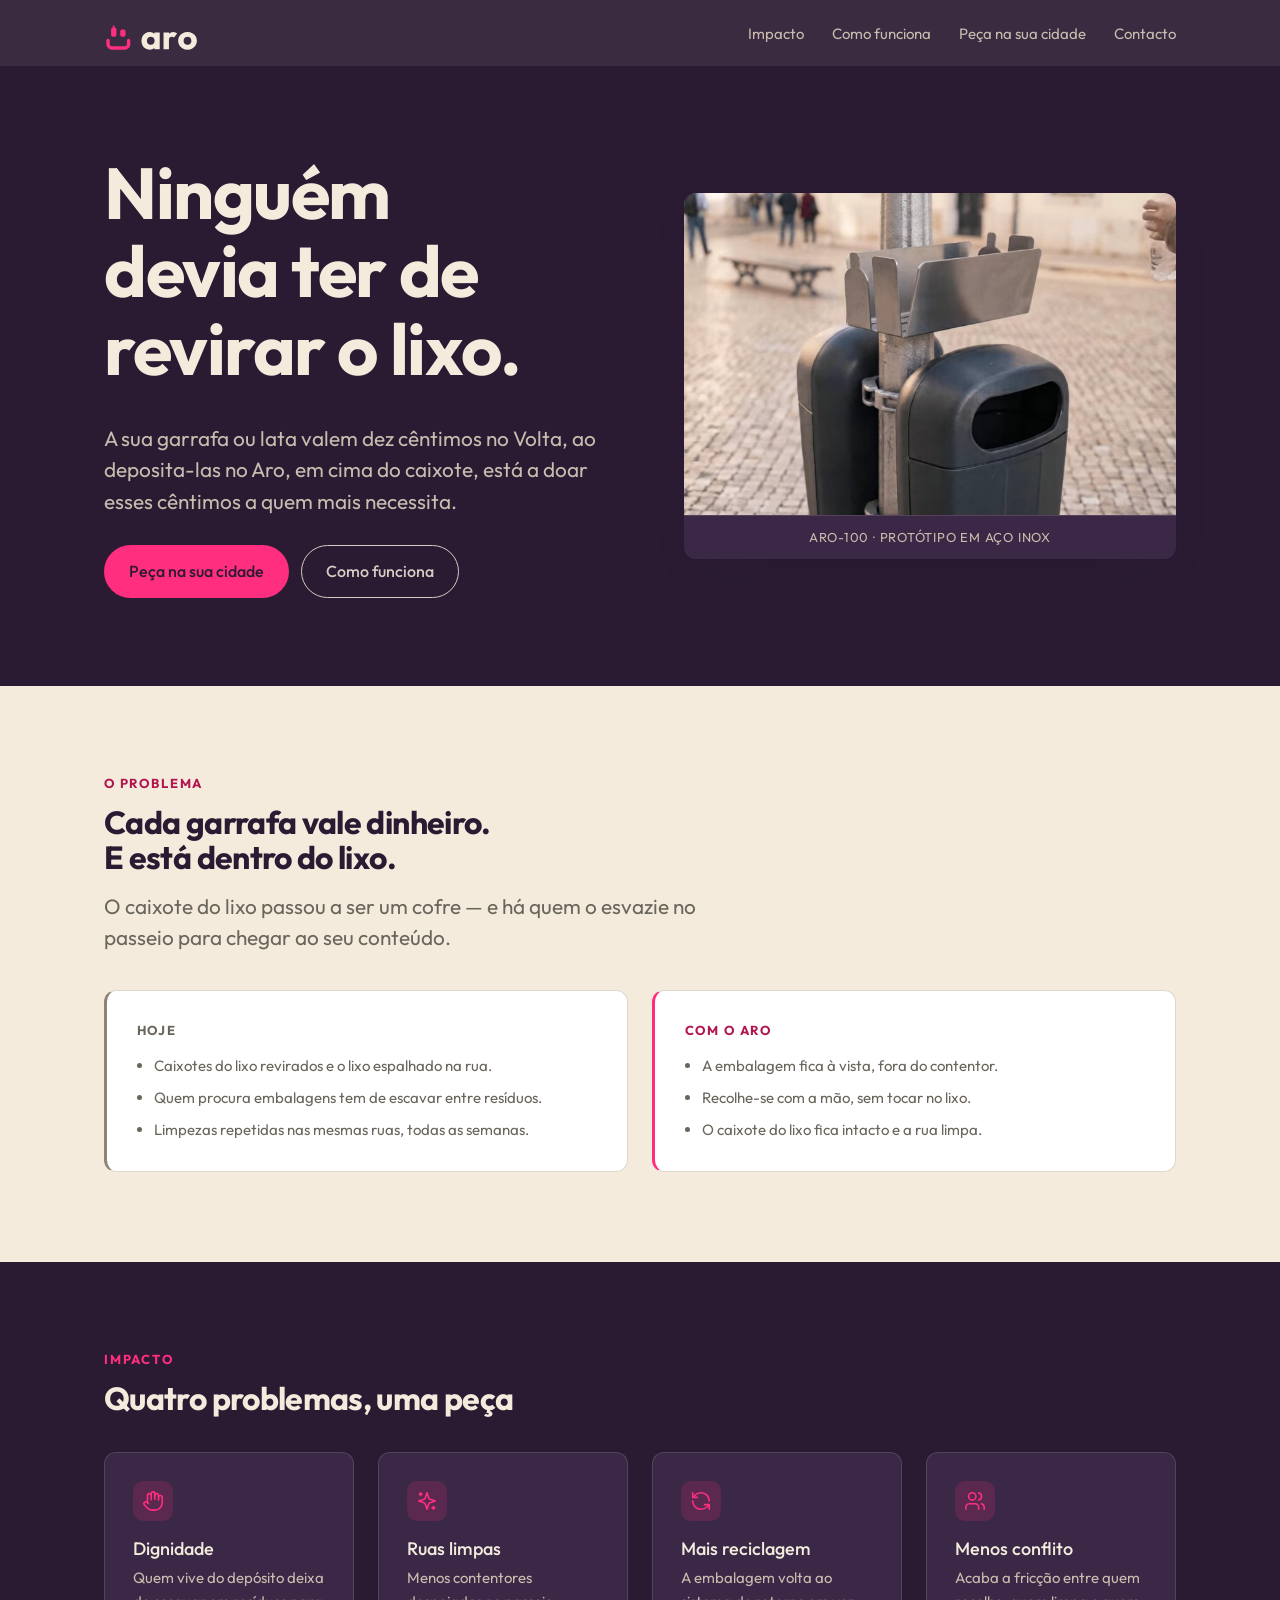
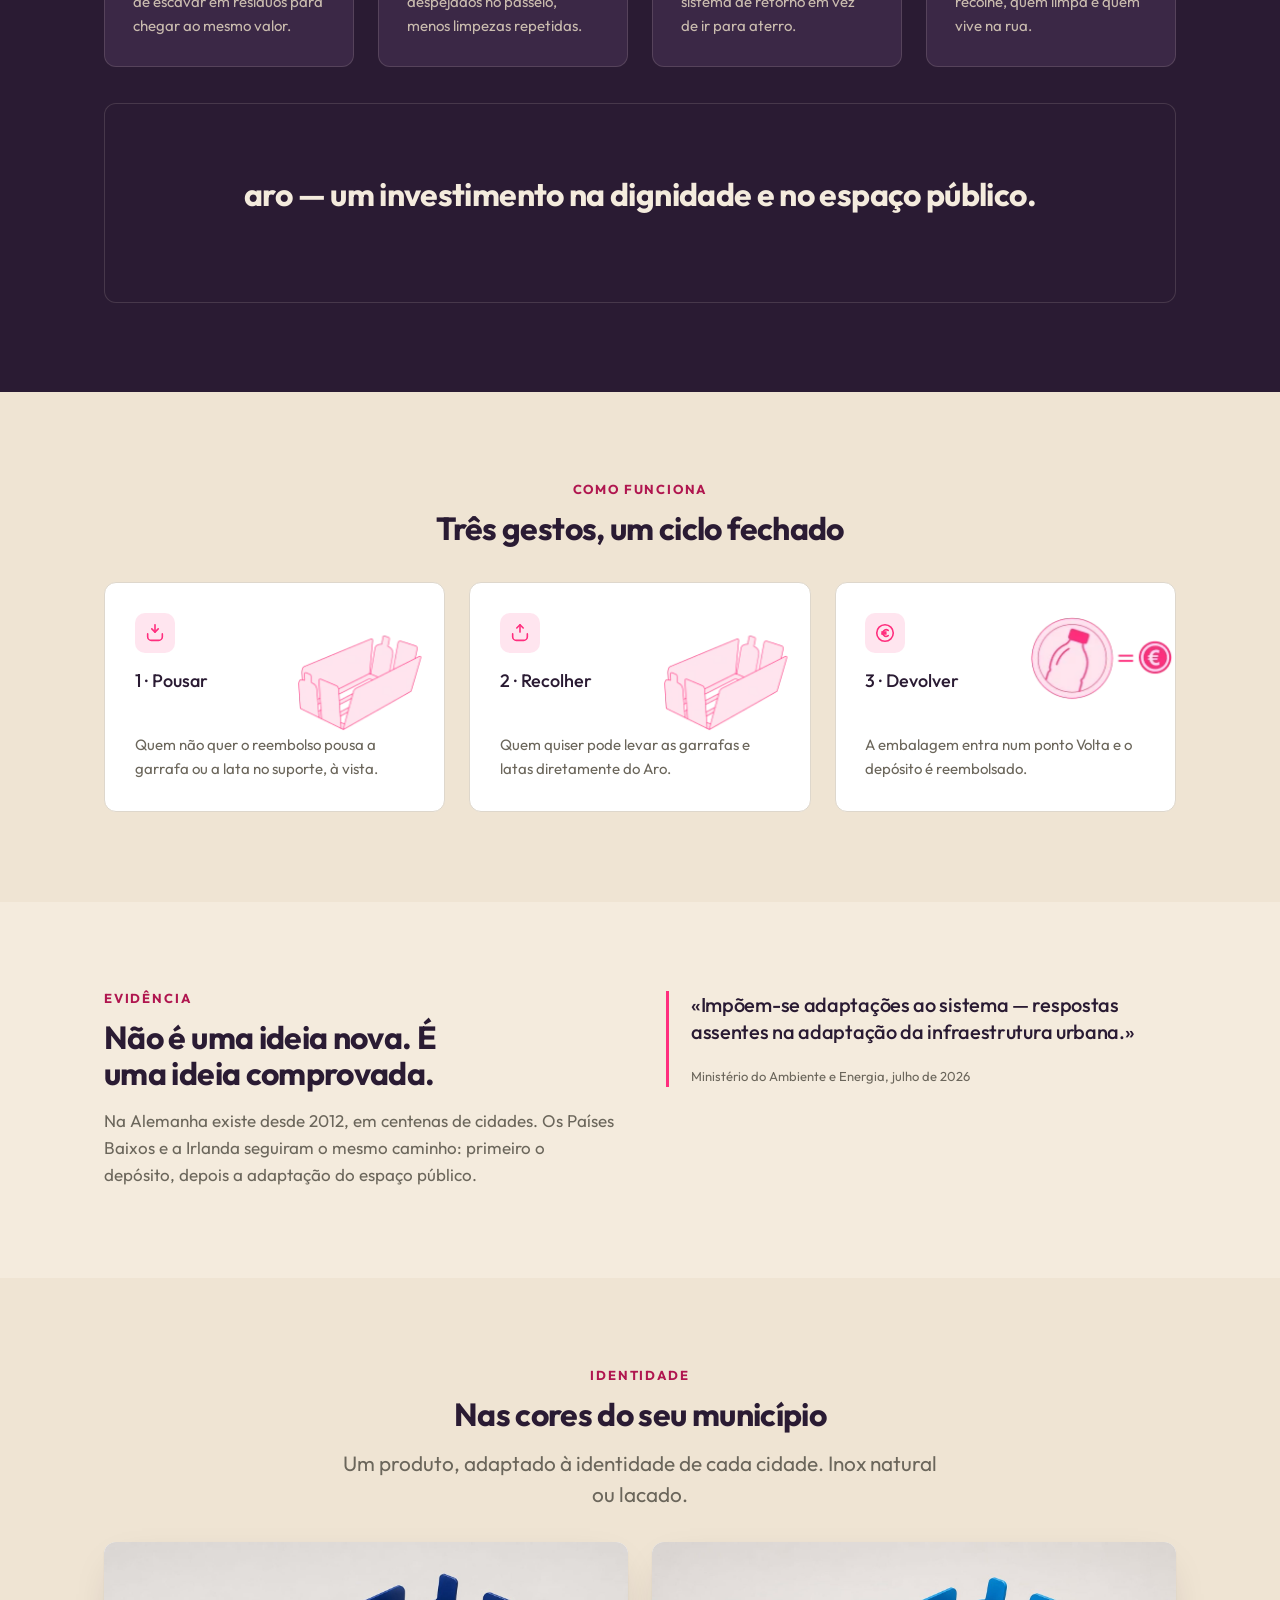
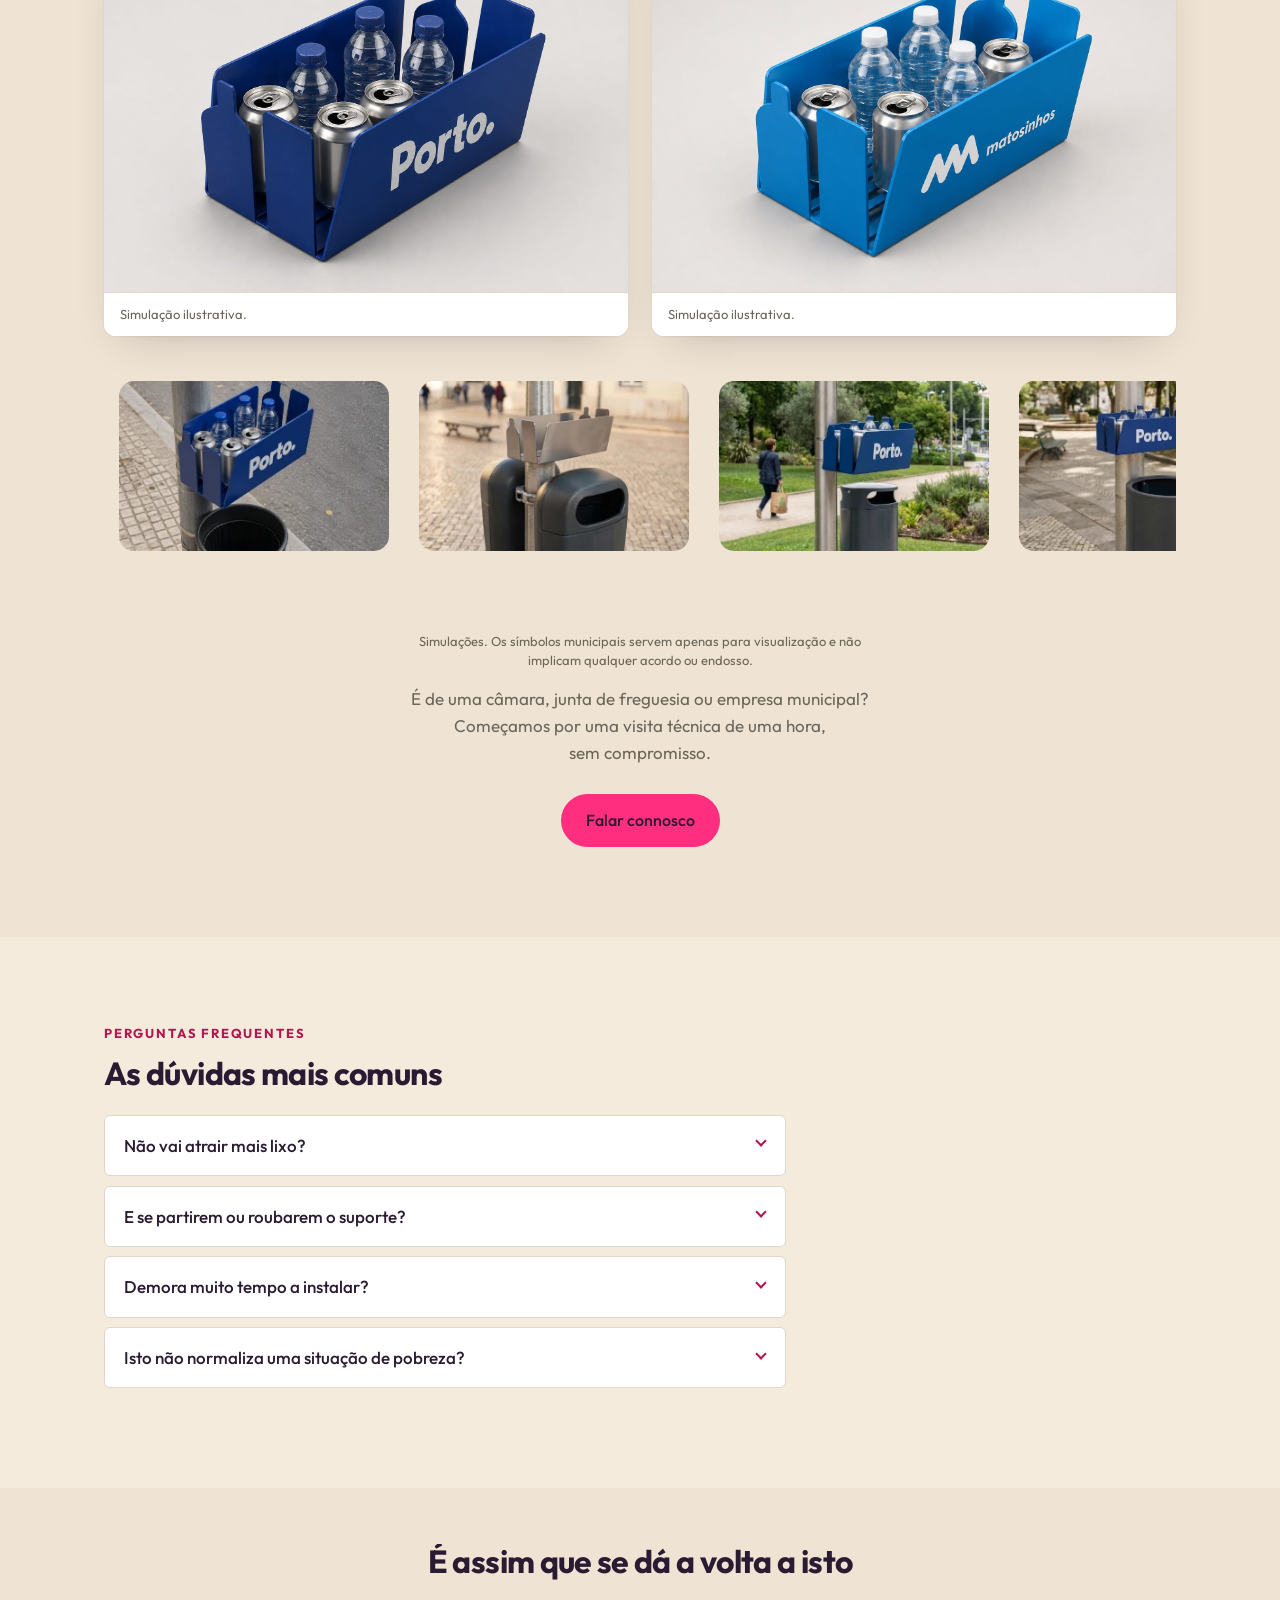
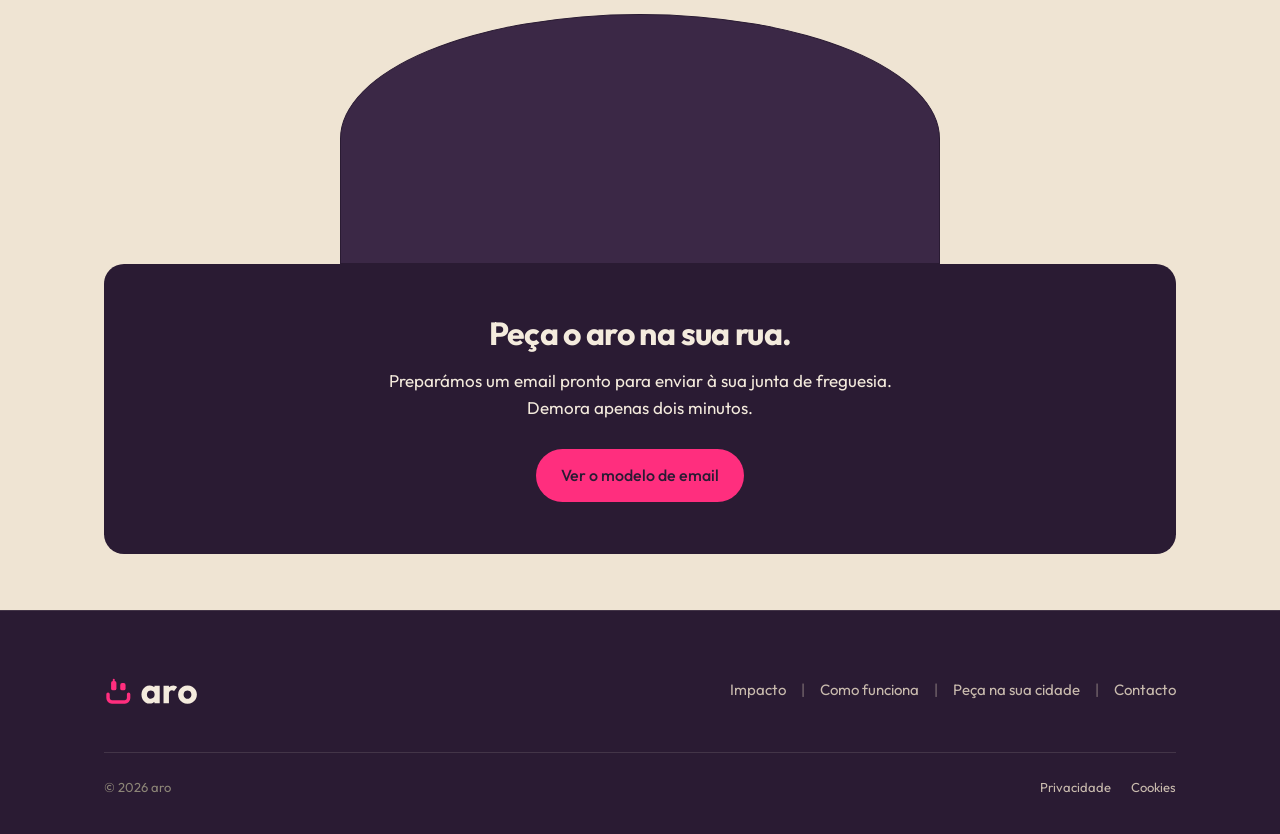
==== index.html @ 5b9f1940 "Update index.html" ====
<!DOCTYPE html>
<html lang="pt-PT">
<head>
<meta charset="utf-8">
<meta name="viewport" content="width=device-width, initial-scale=1">
<title>aro — ninguém devia ter de revirar o lixo</title>
<meta name="description" content="A sua garrafa ou lata valem dez cêntimos no Volta, ao deposita-las no Aro, em cima do caixote, está a doar esses cêntimos a quem mais necessita.">
<meta name="theme-color" content="#2A1B33">
<meta property="og:type" content="website">
<meta property="og:locale" content="pt_PT">
<meta property="og:title" content="aro — ninguém devia ter de revirar o lixo">
<meta property="og:description" content="Um suporte em aço inox para as suas papeleiras, onde os munícipes doam o depósito Volta e ninguém tem de revirar o lixo.">
<meta property="og:image" content="assets/img/og.jpg">
<meta name="twitter:card" content="summary_large_image">
<link rel="icon" href="assets/favicon.svg" type="image/svg+xml">
<link rel="icon" href="assets/favicon-32.png" sizes="32x32">
<link rel="apple-touch-icon" href="assets/apple-touch-icon-180.png">
<link rel="stylesheet" href="assets/css/estilo.css">
</head>
<body>

<a class="salta" href="#conteudo">Saltar para o conteúdo</a>

<header class="cabecalho">
  <div class="envolve cabecalho__interior">
    <a class="marca" href="/"><img src="assets/logo/aro-logo-sand.svg" alt="aro" width="96" height="39"></a>

    <button class="menu-botao" type="button" aria-expanded="false" aria-controls="navegacao-principal">
      <span class="menu-botao__barras" aria-hidden="true"><span></span><span></span><span></span></span>
      Menu
    </button>

    <nav class="navegacao" id="navegacao-principal" aria-label="Navegação principal">
      <ul>
        <li><a href="/#impacto">Impacto</a></li>
        <li><a href="/#como-funciona">Como funciona</a></li>
        <li><a href="/pedir-na-sua-cidade.html">Peça na sua cidade</a></li>
        <li><a href="/contacto.html">Contacto</a></li>
      </ul>
    </nav>
  </div>
</header>

<main id="conteudo">

  <section class="heroi">
    <div class="envolve heroi__grelha">
      <div>
        <h1>Ninguém devia ter de revirar o lixo.</h1>
        <p class="entrada">
          A sua garrafa ou lata valem dez cêntimos no Volta, ao deposita-las no Aro, em cima do caixote, está a doar esses cêntimos a quem mais necessita.
        </p>
        <div class="botoes">
          <a class="botao botao--acento" href="/pedir-na-sua-cidade.html">Peça na sua cidade</a>
          <a class="botao botao--linha" href="#como-funciona">Como funciona</a>
        </div>
      </div>

      <figure class="figura heroi__figura">
        <video src="assets/img/arourbano_video.webm" width="800" height="525" autoplay loop muted playsinline preload="auto" fetchpriority="high"></video>
        <figcaption>ARO-100 · protótipo em aço inox</figcaption>
      </figure>
    </div>
  </section>
    
  <section class="seccao seccao--areia" id="problema">
    <div class="envolve">
      <div class="texto aparece">
        <span class="sobrancelha">O problema</span>
        <h2>Cada garrafa vale dinheiro. E está dentro do lixo.</h2>
        <p class="entrada">
          O caixote do lixo passou a ser um cofre — e há quem o esvazie no passeio para chegar ao seu conteúdo.
        </p>
      </div>

      <div class="comparacao aparece" style="margin-top:2.25rem;">
        <div class="painel painel--antes">
          <span class="painel__etiqueta">Hoje</span>
          <ul>
            <li>Caixotes do lixo revirados e o lixo espalhado na rua.</li>
            <li>Quem procura embalagens tem de escavar entre resíduos.</li>
            <li>Limpezas repetidas nas mesmas ruas, todas as semanas.</li>
          </ul>
        </div>
        <div class="painel painel--depois">
          <span class="painel__etiqueta">Com o aro</span>
          <ul>
            <li>A embalagem fica à vista, fora do contentor.</li>
            <li>Recolhe-se com a mão, sem tocar no lixo.</li>
            <li>O caixote do lixo fica intacto e a rua limpa.</li>
          </ul>
        </div>
      </div>
    </div>
  </section>

    
  <section class="seccao escuro" id="impacto">
    <div class="envolve">
      <div class="texto aparece" style="margin-bottom:2.25rem;">
        <span class="sobrancelha">Impacto</span>
        <h2>Quatro problemas, uma peça</h2>
      </div>

      <div class="grelha grelha--4 aparece">
        <div class="cartao">
          <span class="icone" aria-hidden="true"><svg viewBox="0 0 24 24" fill="none" stroke="currentColor" stroke-width="1.75" stroke-linecap="round" stroke-linejoin="round" aria-hidden="true"><path d="M18 11V6a2 2 0 0 0-4 0"/><path d="M14 10V4a2 2 0 0 0-4 0v2"/><path d="M10 10.5V6a2 2 0 0 0-4 0v8"/><path d="M18 8a2 2 0 1 1 4 0v6a8 8 0 0 1-8 8h-2c-2.8 0-4.5-.9-6-2.3l-3.6-3.6a2 2 0 0 1 2.8-2.8L7 15"/></svg></span>
          <h3>Dignidade</h3>
          <p>Quem vive do depósito deixa de escavar em resíduos para chegar ao mesmo valor.</p>
        </div>
        <div class="cartao">
          <span class="icone" aria-hidden="true"><svg viewBox="0 0 24 24" fill="none" stroke="currentColor" stroke-width="1.75" stroke-linecap="round" stroke-linejoin="round" aria-hidden="true"><path d="m12 3 1.9 5.8a2 2 0 0 0 1.3 1.3L21 12l-5.8 1.9a2 2 0 0 0-1.3 1.3L12 21l-1.9-5.8a2 2 0 0 0-1.3-1.3L3 12l5.8-1.9a2 2 0 0 0 1.3-1.3L12 3Z"/><path d="M5 3v3"/><path d="M3.5 4.5h3"/><path d="M19 18v3"/><path d="M17.5 19.5h3"/></svg></span>
          <h3>Ruas limpas</h3>
          <p>Menos contentores despejados no passeio, menos limpezas repetidas.</p>
        </div>
        <div class="cartao">
          <span class="icone" aria-hidden="true"><svg viewBox="0 0 24 24" fill="none" stroke="currentColor" stroke-width="1.75" stroke-linecap="round" stroke-linejoin="round" aria-hidden="true"><path d="M21 12a9 9 0 0 0-9-9 9.8 9.8 0 0 0-6.7 2.7L3 8"/><path d="M3 3v5h5"/><path d="M3 12a9 9 0 0 0 9 9 9.8 9.8 0 0 0 6.7-2.7L21 16"/><path d="M21 21v-5h-5"/></svg></span>
          <h3>Mais reciclagem</h3>
          <p>A embalagem volta ao sistema de retorno em vez de ir para aterro.</p>
        </div>
        <div class="cartao">
          <span class="icone" aria-hidden="true"><svg viewBox="0 0 24 24" fill="none" stroke="currentColor" stroke-width="1.75" stroke-linecap="round" stroke-linejoin="round" aria-hidden="true"><path d="M16 21v-2a4 4 0 0 0-4-4H6a4 4 0 0 0-4 4v2"/><circle cx="9" cy="7" r="4"/><path d="M22 21v-2a4 4 0 0 0-3-3.9"/><path d="M16 3.1a4 4 0 0 1 0 7.8"/></svg></span>
          <h3>Menos conflito</h3>
          <p>Acaba a fricção entre quem recolhe, quem limpa e quem vive na rua.</p>
        </div>
      </div>
        
      <div class="seccao--parallax">
        <h2 style="color: var(--areia);">aro — um investimento na dignidade e no espaço público.</h2>
      </div>
        
    </div>
  </section>

    <section class="seccao seccao--fundo" id="como-funciona">
      <div class="envolve">
        <div class="texto centro aparece" style="margin-bottom:2.25rem">
          <span class="sobrancelha">Como funciona</span>
          <h2>Três gestos, um ciclo fechado</h2>
        </div>

        <ol class="passos aparece">
          <li class="passo">
            <div class="passo-grid">
              <div class="passo-header">
                <span class="icone" aria-hidden="true">
                  <svg viewBox="0 0 24 24" fill="none" stroke="currentColor" stroke-width="1.75" stroke-linecap="round" stroke-linejoin="round"><path d="M12 3v8"/><path d="m8.5 7.5 3.5 3.5 3.5-3.5"/><path d="M4 13v3a4 4 0 0 0 4 4h8a4 4 0 0 0 4-4v-3"/></svg>
                </span>
                <h3>1 · Pousar</h3>
              </div>
              <div class="passo-imagem imagem-pousar">
                <img src="assets/img/aro100-icon.webp" alt="" class="card-img">
              </div>
              <p class="passo-texto">Quem não quer o reembolso pousa a garrafa ou a lata no suporte, à vista.</p>
            </div>
          </li>

          <li class="passo">
            <div class="passo-grid">
              <div class="passo-header">
                <span class="icone" aria-hidden="true">
                  <svg viewBox="0 0 24 24" fill="none" stroke="currentColor" stroke-width="1.75" stroke-linecap="round" stroke-linejoin="round"><path d="M12 11V3"/><path d="m8.5 6.5 3.5-3.5 3.5 3.5"/><path d="M4 13v3a4 4 0 0 0 4 4h8a4 4 0 0 0 4-4v-3"/></svg>
                </span>
                <h3>2 · Recolher</h3>
              </div>
              <div class="passo-imagem imagem-recolher">
                <img src="assets/img/aro100-icon.webp" alt="" class="card-img">
              </div>
              <p class="passo-texto">Quem quiser pode levar as garrafas e latas diretamente do Aro.</p>
            </div>
          </li>

          <li class="passo">
            <div class="passo-grid">
              <div class="passo-header">
                <span class="icone" aria-hidden="true">
                  <svg viewBox="0 0 24 24" fill="none" stroke="currentColor" stroke-width="1.75" stroke-linecap="round" stroke-linejoin="round"><circle cx="12" cy="12" r="9"/><path d="M15.5 9.2a3.6 3.6 0 1 0 0 5.6"/><path d="M8.5 11h4.6"/><path d="M8.5 13h4.6"/></svg>
                </span>
                <h3>3 · Devolver</h3>
              </div>
              <div class="passo-imagem imagem-devolver">
                <img src="assets/img/devolver-icon.webp" alt="" class="card-img">
              </div>
              <p class="passo-texto">A embalagem entra num ponto Volta e o depósito é reembolsado.</p>
            </div>
          </li>
        </ol>
      </div>
    </section>


  <section class="seccao seccao--areia">
    <div class="envolve">
      <div class="duo duo--topo aparece">
        <div>
          <span class="sobrancelha">Evidência</span>
          <h2>Não é uma ideia nova. É uma ideia comprovada.</h2>
          <p style="color:var(--tinta-2);">
            Na Alemanha existe desde 2012, em centenas de cidades. Os Países Baixos e a
            Irlanda seguiram o mesmo caminho: primeiro o depósito, depois a adaptação
            do espaço público.
          </p>
        </div>
        <figure class="citacao">
          <p>«Impõem-se adaptações ao sistema — respostas assentes na adaptação da infraestrutura urbana.»</p>
          <figcaption>Ministério do Ambiente e Energia, julho de 2026</figcaption>
        </figure>
      </div>
    </div>
  </section>

  <section class="seccao seccao--fundo" id="identidade">
    <div class="envolve">
      <div class="texto centro aparece" style="margin-bottom:2rem;">
        <span class="sobrancelha">Identidade</span>
        <h2>Nas cores do seu município</h2>
        <p class="entrada" style="margin-inline:auto;">
          Um produto, adaptado à identidade de cada cidade. Inox natural ou lacado.
        </p>
      </div>

      <div class="galeria aparece">
        <figure class="figura">
          <img src="assets/img/simulacao-porto.jpg" width="1600" height="1067" loading="lazy"
               alt="Simulação do aro em azul escuro com a marca de uma cidade.">
          <figcaption>Simulação ilustrativa.</figcaption>
        </figure>
        <figure class="figura">
          <img src="assets/img/simulacao-matosinhos.jpg" width="1600" height="1067" loading="lazy"
               alt="Simulação do aro em azul claro com a marca de um município.">
          <figcaption>Simulação ilustrativa.</figcaption>
        </figure>
      </div>
        
    <div class="aro-slider aparece">
      <div class="aro-slider-track">
        <div class="aro-slide">
          <img src="assets/img/aro100_rua-silenciosa.webp" width="300" height="200" loading="lazy" alt="Simulação do aro em ambiente urbano.">
        </div>
        <div class="aro-slide">
          <img src="assets/img/aro100_cidade-simples.webp" width="300" height="200" loading="lazy" alt="Simulação do aro em ambiente urbano.">
        </div>
        <div class="aro-slide">
          <img src="assets/img/aro100_parque.webp" width="300" height="200" loading="lazy" alt="Simulação do aro em ambiente de parque.">
        </div>
        <div class="aro-slide">
          <img src="assets/img/aro100_parque-cidade.webp" width="300" height="200" loading="lazy" alt="Simulação do aro em ambiente de parque urbano.">
        </div>
        <div class="aro-slide">
          <img src="assets/img/aro100_praia.webp" width="300" height="200" loading="lazy" alt="Simulação do aro em ambiente da praia.">
        </div>
        <div class="aro-slide">
          <img src="assets/img/aro100_rua.webp" width="300" height="200" loading="lazy" alt="Simulação do aro em ambiente de rua.">
        </div>
        <div class="aro-slide">
          <img src="assets/img/aro100_cidade.webp" width="300" height="200" loading="lazy" alt="Simulação do aro em ambiente urbano.">
        </div>
      </div>
    </div>
        
      <div class="centro aparece" style="margin-top:2.25rem;">
        <p class="nota" style="margin-top:1.75rem;max-width:52ch;margin-inline:auto;">
          Simulações. Os símbolos municipais servem apenas para visualização e não
          implicam qualquer acordo ou endosso.
        </p>
        <p style="color:var(--tinta-2);max-width:44ch;margin-inline:auto;">
          É de uma câmara, junta de freguesia ou empresa municipal? Começamos por uma
          visita técnica de uma hora, sem compromisso.
        </p>
        <div class="botoes" style="justify-content:center;">
          <a class="botao botao--acento" href="/contacto.html">Falar connosco</a>
        </div>
      </div>
    </div>
  </section>

  <section class="seccao seccao--areia">
    <div class="envolve">
      <div class="texto aparece" style="margin-bottom:1.5rem;">
        <span class="sobrancelha">Perguntas frequentes</span>
        <h2>As dúvidas mais comuns</h2>
      </div>

      <div class="texto aparece">
        <details class="pergunta">
          <summary>Não vai atrair mais lixo?</summary>
          <div class="pergunta__corpo">
            A experiência alemã aponta o contrário: o suporte separa as embalagens com valor do resto do lixo. Ainda assim, é uma hipótese a testar — e é precisamente isso que um aro piloto permite avaliar.
          </div>
        </details>

        <details class="pergunta">
          <summary>E se partirem ou roubarem o suporte?</summary>
          <div class="pergunta__corpo">
            Aço inox AISI 304, sem peças móveis, fixado por abraçadeira metálica ao já
            existente. O mesmo material dos bancos e corrimãos que sobrevivem décadas na rua.
          </div>
        </details>

        <details class="pergunta">
          <summary>Demora muito tempo a instalar?</summary>
          <div class="pergunta__corpo">
            Apenas alguns minutos por caixote do lixo, sem obras nem substituição de equipamento urbano. Adapta-se a caixotes do lixo de vários diâmetros e é reversível: se numa rua não resultar, muda-se para outra.
          </div>
        </details>

        <details class="pergunta">
          <summary>Isto não normaliza uma situação de pobreza?</summary>
          <div class="pergunta__corpo">
              A recolha de embalagens já acontece todos os dias. Não se trata de a criar ou incentivar, mas de tornar uma realidade que já existe mais digna e segura para todos — sem que ninguém tenha de colocar as mãos no lixo para recolher embalagens e sem lixo espalhado nas ruas.
          </div>
        </details>
      </div>
    </div>
  </section>

  <section class="seccao seccao--fundo seccao--curta">
    <div class="envolve aro-cta">
        
      <!-- The pop-up cta -->
      <div class="aro-pop-up-cta aparece">
        <h2 style="text-align: center; z-index: 8; display: block;">É assim que se dá a volta a isto</h2>
        <div class="aro-float-container">
          <div class="aro-float-bg">
            <img src="https://arourbano.pt/assets/img/aro-bg-transparente.webp" alt="Background">
          </div>
            <div class="aro-float-layer garrafa-grande"></div>
            <div class="aro-float-layer garrafa-pequena"></div>
            <div class="aro-float-layer lata-pequena"></div>
            <div class="aro-float-layer lata-grande"></div>
        </div>
      </div>
        
      <div class="chamada aparece">
        <h2>Peça o aro na sua rua.</h2>
        <p>Preparámos um email pronto para enviar à sua junta de freguesia. Demora apenas dois minutos.</p>
        <div class="botoes">
          <a class="botao botao--acento" href="/pedir-na-sua-cidade.html">Ver o modelo de email</a>
        </div>
      </div>
    </div>
  </section>

</main>

<footer class="rodape">
  <div class="envolve">
    <div class="rodape__grelha">
      <div class="footer-logo-wrapper">
        <a class="marca" href="/"><img src="assets/logo/aro-logo-sand.svg" alt="aro" width="96" height="39"></a>
      </div>
      <div>
        <ul class="footer_nav">
        <li><a href="/#impacto">Impacto</a></li>
        <li><a href="/#como-funciona">Como funciona</a></li>
        <li><a href="/pedir-na-sua-cidade.html">Peça na sua cidade</a></li>
        <li><a href="/contacto.html">Contacto</a></li>
        </ul>
      </div>
    </div>
    <div class="rodape__base">
      <span>© 2026 aro</span>
      <ul class="rodape__legal">
        <li><a href="/privacidade.html">Privacidade</a></li>
        <li><a href="/privacidade.html#cookies">Cookies</a></li>
      </ul>
    </div>
  </div>
</footer>

<script src="assets/js/aro.js" defer></script>
</body>
</html>
---- assets/css/estilo.css ----
/* =========================================================
   aro — folha de estilo
   Construída sobre o aro brand kit v1 (agosto 2026).
   Ameixa dominante · areia como papel · magenta só como acento.
   ========================================================= */

/* ---------- tipo ---------- */

@font-face {
  font-family: 'Outfit';
  font-style: normal;
  font-display: swap;
  font-weight: 100 900;
  src: url('../fonts/outfit-latin-ext-wght-normal.woff2') format('woff2-variations');
  unicode-range: U+0100-02BA, U+02BD-02C5, U+02C7-02CC, U+02CE-02D7, U+02DD-02FF,
                 U+0304, U+0308, U+0329, U+1D00-1DBF, U+1E00-1E9F, U+1EF2-1EFF,
                 U+2020, U+20A0-20AB, U+20AD-20C0, U+2113, U+2C60-2C7F, U+A720-A7FF;
}
@font-face {
  font-family: 'Outfit';
  font-style: normal;
  font-display: swap;
  font-weight: 100 900;
  src: url('../fonts/outfit-latin-wght-normal.woff2') format('woff2-variations');
  unicode-range: U+0000-00FF, U+0131, U+0152-0153, U+02BB-02BC, U+02C6, U+02DA,
                 U+02DC, U+0304, U+0308, U+0329, U+2000-206F, U+20AC, U+2122,
                 U+2191, U+2193, U+2212, U+2215, U+FEFF, U+FFFD;
}

/* ---------- fichas de design ---------- */

:root {
  /* cor da marca */
  --ameixa:        #2A1B33;
  --ameixa-cartao: #3B2846;
  --magenta:       #FF2E7E;
  --magenta-texto: #B0164F;
  --areia:         #F4EBDD;
  --areia-fundo:   #EFE4D3;
  --areia-suave:   #C9BBAE;
  --pedra:         #8C8577;
  --pedra-texto:   #6B665B;   /* 4.8:1 sobre areia — texto secundário */
  --aco:           #B9BDC0;
  --linha:         #DED7CC;
  --branco:        #FFFFFF;

  /* papéis */
  --fundo:      var(--areia);
  --superficie: var(--branco);
  --tinta:      var(--ameixa);
  --tinta-2:    var(--pedra-texto);
  --acento:     var(--magenta);
  --acento-txt: var(--magenta-texto);
  --borda:      var(--linha);

  --sans: 'Outfit', ui-sans-serif, system-ui, -apple-system, 'Segoe UI', sans-serif;

  --raio-s:    6px;
  --raio:     12px;
  --raio-g:   20px;
  --raio-pil: 999px;

  --largura: 72rem;
  --largura-texto: 62ch;

  --sombra: 0 1px 2px rgba(42,27,51,.06), 0 14px 40px -18px rgba(42,27,51,.28);
    
  /* slider */
    --aro-slide-width: 300px;
    --aro-slide-height: 200px;
    --aro-animation-speed: 40s;
    
    @media (max-width: 768px) {
        :root {
            --aro-slide-width: 180px;
            --aro-slide-height: 150px;
        }
    }
    
}

/* registo escuro — qualquer bloco sobre ameixa herda estas variáveis */
.escuro, .heroi, .topo, .chamada, .rodape {
  --fundo:      var(--ameixa);
  --superficie: var(--ameixa-cartao);
  --tinta:      var(--areia);
  --tinta-2:    var(--areia-suave);
  --acento-txt: var(--magenta);
  --borda:      rgba(244,235,221,.14);
}
.escuro { background: var(--fundo); color: var(--tinta); }

/* ---------- base ---------- */

*, *::before, *::after { box-sizing: border-box; }

html {
  scroll-behavior: smooth;
  scroll-padding-top: 84px;
  -webkit-text-size-adjust: 100%;
}

@media (prefers-reduced-motion: reduce) {
  html { scroll-behavior: auto; }
  *, *::before, *::after {
    animation-duration: .001ms !important;
    animation-delay: 0s !important;
    transition-duration: .001ms !important;
    transition-delay: 0s !important;
  }
}

body {
  margin: 0;
  font-family: var(--sans);
  font-size: 1.0625rem;
  font-weight: 400;
  line-height: 1.6;
  color: var(--tinta);
  background: var(--fundo);
  -webkit-font-smoothing: antialiased;
  text-rendering: optimizeLegibility;
  height: 100%;
  display: flex;
  flex-direction: column;
  min-height: 100vh;
  overflow-x: hidden;
}

main {
    flex: 1;
}

img, svg { max-width: 100%; display: block; }
img { height: auto; }

a { color: var(--acento-txt); text-underline-offset: 3px; text-decoration-thickness: 1px; }
a:hover { color: var(--tinta); }

:focus-visible {
  outline: 3px solid var(--magenta);
  outline-offset: 3px;
  border-radius: 4px;
}

h1, h2, h3 {
  margin: 0 0 .5em;
  font-weight: 700;
  line-height: 1.1;
  letter-spacing: -0.02em;
  text-wrap: balance;
}
h1 { font-size: clamp(2rem, 1.3rem + 3vw, 3rem); }
h2 { font-size: clamp(1.5rem, 1.2rem + 1.3vw, 2rem); }
h3 { font-size: 1.125rem; font-weight: 500; line-height: 1.3; letter-spacing: 0; }

.heroi h1 { font-size: clamp(2.5rem, 1.6rem + 4vw, 4.5rem); line-height: 1.08; }

p { margin: 0 0 1.05em; text-wrap: pretty; }
p:last-child { margin-bottom: 0; }
strong { font-weight: 700; }

.salta {
  position: absolute; left: -9999px; top: 0; z-index: 200;
  background: var(--magenta); color: var(--ameixa); font-weight: 500;
  padding: .7rem 1.1rem; border-radius: 0 0 var(--raio-s) 0;
}
.salta:focus { left: 0; }

/* ---------- estrutura ---------- */

.envolve {
  width: 100%;
  max-width: var(--largura);
  margin-inline: auto;
  padding-inline: clamp(1.25rem, 5vw, 2.5rem);
}

.seccao {
  background: var(--fundo);
  color: var(--tinta);
  padding-block: clamp(3.5rem, 7vw, 6rem);
}
.seccao--curta { padding-block: clamp(2.5rem, 5vw, 3.5rem); }
.seccao--areia  { --fundo: var(--areia); }
.seccao--fundo  { --fundo: var(--areia-fundo); }
.seccao--branca { --fundo: var(--branco); --superficie: var(--areia); }

.seccao--parallax {
  height: 200px; 
  background-image: linear-gradient(90deg, rgba(0, 0, 0, 0.3), rgba(0, 0, 0, 3)), url('../img/olheiro.webp');
  background-attachment: fixed;
  background-position: center;
  background-repeat: no-repeat;
  background-size: auto;
  border: 1px solid var(--borda);
  width: 100%;
  max-width: var(--largura);
  margin-top: 2.25rem;
  border-radius: var(--raio);
  margin-inline: auto;
  display: flex;
  flex-direction: column;
  justify-content: center;
  align-items: center;
  text-align: center;
}

.texto { max-width: var(--largura-texto); }
.envolve.texto { max-width: var(--largura); }
.envolve.texto > * { max-width: var(--largura-texto); }
.centro { margin-inline: auto; text-align: center; }

.sobrancelha {
  display: block;
  font-size: .8125rem;
  font-weight: 700;
  text-transform: uppercase;
  letter-spacing: .14em;
  line-height: 1.2;
  color: var(--acento-txt);
  margin-bottom: .85rem;
}

.entrada {
  font-size: clamp(1.0625rem, 1rem + .45vw, 1.3rem);
  line-height: 1.5;
  color: var(--tinta-2);
  max-width: 46ch;
}

.nota { font-size: .8125rem; line-height: 1.5; color: var(--tinta-2); }

/* ---------- cabeçalho ---------- */

.cabecalho {
  position: sticky;
  top: 0;
  z-index: 100;
  background: rgba(42,27,51,.92);
  backdrop-filter: saturate(160%) blur(12px);
  -webkit-backdrop-filter: saturate(160%) blur(12px);
  color: var(--areia);
}

.cabecalho__interior {
  display: flex;
  align-items: center;
  justify-content: space-between;
  gap: 1.5rem;
  min-height: 66px;
}

.marca { display: inline-flex; align-items: center; flex: 0 0 auto; }
.marca img { width: 96px; height: auto; }
.marca:hover { opacity: .82; }

.navegacao ul {
  display: flex;
  align-items: center;
  gap: clamp(1rem, 2.2vw, 2rem);
  list-style: none; margin: 0; padding: 0;
}
.navegacao a {
  text-decoration: none;
  color: var(--areia-suave);
  font-size: .9375rem;
  font-weight: 400;
  padding-block: .4rem;
  border-bottom: 2px solid transparent;
  white-space: nowrap;
}
.navegacao a:hover {
    color: var(--areia);
}
.navegacao a[aria-current="page"],
.navegacao a.is-active {
    color: var(--areia);
    border-color: var(--magenta);
}

.menu-botao {
  display: none;
  align-items: center;
  gap: .55rem;
  background: none;
  border: 1px solid rgba(244,235,221,.28);
  border-radius: var(--raio-s);
  padding: .5rem .75rem;
  font: inherit;
  font-size: .9375rem;
  color: var(--areia);
  cursor: pointer;
}
.menu-botao__barras { display: grid; gap: 4px; }
.menu-botao__barras span { display: block; width: 17px; height: 2px; background: currentColor; border-radius: 2px; }

@media (max-width: 800px) {
  .menu-botao { display: inline-flex; }
  .navegacao {
    display: none;
    position: absolute; left: 0; right: 0; top: 100%;
    background: var(--ameixa);
    padding: .25rem clamp(1.25rem, 5vw, 2.5rem) 1.25rem;
    border-bottom: 1px solid rgba(244,235,221,.14);
  }
  .navegacao.aberta { display: block; }
  .navegacao ul { flex-direction: column; align-items: stretch; gap: 0; }
  .navegacao li + li { border-top: 1px solid rgba(244,235,221,.12); }
  .navegacao a { display: block; padding: .9rem 0; border-bottom: 0; font-size: 1.0625rem; }
}

/* ---------- botões ---------- */

.botao {
  display: inline-flex;
  align-items: center;
  justify-content: center;
  gap: .5rem;
  padding: .8rem 1.5rem;
  border-radius: var(--raio-pil);
  border: 1px solid transparent;
  font: inherit;
  font-size: 1rem;
  font-weight: 500;
  text-decoration: none;
  cursor: pointer;
  transition: transform .15s ease, background-color .15s ease,
              border-color .15s ease, color .15s ease;
}
.botao:hover { transform: translateY(-1px); }
.botao:active { transform: none; }

/* acento — um por vista */
.botao--acento { background: var(--magenta); color: var(--ameixa); }
.botao--acento:hover { background: #FF5895; color: var(--ameixa); }

.botao--linha {
  background: transparent;
  color: var(--tinta);
  border-color: currentColor;
  opacity: .85;
}
.botao--linha:hover { opacity: 1; color: var(--tinta); }

.botao--mini { padding: .45rem 1rem; font-size: .875rem; }
.botao--mini:hover { transform: none; }

.botoes { display: flex; flex-wrap: wrap; gap: .75rem; margin-top: 1.75rem; }

/* ---------- herói ---------- */

.heroi { background: var(--fundo); color: var(--tinta); overflow: hidden; }
.heroi__grelha {
  display: grid;
  grid-template-columns: minmax(0,1.05fr) minmax(0,1fr);
  gap: clamp(2rem, 5vw, 4rem);
  align-items: center;
  padding-block: clamp(3rem, 7vw, 5.5rem);
}
.heroi .entrada { max-width: 40ch; }
.heroi__figura { border-radius: var(--raio-g); box-shadow: var(--sombra); }
.heroi__figura figcaption {
  text-align: center;
  letter-spacing: .06em;
  text-transform: uppercase;
  font-size: .75rem;
}
.heroi__figura video {
    width: 100%;
    height: auto;
    display: block;
    object-fit: cover !important;
}

.selo {
  display: inline-flex; align-items: center; gap: .5rem;
  border: 1px solid rgba(244,235,221,.24);
  border-radius: var(--raio-pil);
  padding: .3rem .85rem;
  font-size: .8125rem;
  color: var(--areia-suave);
  margin-bottom: 1.5rem;
}
.selo b { color: var(--magenta); font-weight: 700; letter-spacing: .06em; }

@media (max-width: 880px) { .heroi__grelha { grid-template-columns: 1fr; gap: 2.25rem; } }

/* ---------- topo de página interior ---------- */

.topo {
  background: var(--fundo);
  color: var(--tinta);
  padding-block: clamp(2.75rem, 6vw, 4.5rem);
}

/* ---------- grelhas e cartões ---------- */

.grelha { display: grid; gap: clamp(1rem, 2vw, 1.5rem); }
.grelha--2 { grid-template-columns: repeat(2, minmax(0,1fr)); }
.grelha--3 { grid-template-columns: repeat(3, minmax(0,1fr)); }
.grelha--4 { grid-template-columns: repeat(4, minmax(0,1fr)); }
@media (max-width: 940px) { .grelha--3, .grelha--4 { grid-template-columns: repeat(2, minmax(0,1fr)); } }
@media (max-width: 620px) { .grelha--2, .grelha--3, .grelha--4 { grid-template-columns: 1fr; } }

.cartao {
  background: var(--superficie);
  border: 1px solid var(--borda);
  border-radius: var(--raio);
  padding: clamp(1.25rem, 2.2vw, 1.75rem);
}
.cartao h3 { margin-bottom: .35rem; }

/* ícones */
.icone {
  display: grid;
  place-items: center;
  width: 40px; height: 40px;
  border-radius: 10px;
  background: rgba(255,46,126,.12);
  color: var(--magenta);
  margin-bottom: 1rem;
}
.escuro .icone { background: rgba(255,46,126,.16); }
.icone svg { width: 22px; height: 22px; }
.cartao p { color: var(--tinta-2); font-size: .9375rem; margin-bottom: 0; }
.escuro .cartao p, .heroi .cartao p { color: var(--areia-suave); }

/* passos numerados */
.passos {
  list-style: none; margin: 0; padding: 0;
  display: grid; gap: clamp(1rem, 2vw, 1.5rem);
  grid-template-columns: repeat(3, minmax(0,1fr));
}
@media (max-width: 820px) { .passos { grid-template-columns: 1fr; } }

.passo {
  background: var(--superficie);
  border: 1px solid var(--borda);
  border-radius: var(--raio);
  padding-top: 0;
  padding-bottom: clamp(1.35rem, 2.4vw, 1.85rem);
  padding-left: clamp(1.35rem, 2.4vw, 1.85rem);
  padding-right: 0;
  overflow: hidden;
  perspective: 1000px;
}
.passo h3 { margin-bottom: .3rem; }
.passo p { color: var(--tinta-2); font-size: .9375rem; margin-bottom: 0; }

/* ---------- comparação ---------- */

.comparacao { display: grid; grid-template-columns: repeat(2, minmax(0,1fr)); gap: clamp(1rem, 2vw, 1.5rem); }
@media (max-width: 700px) { .comparacao { grid-template-columns: 1fr; } }

.painel {
  background: var(--superficie);
  border: 1px solid var(--borda);
  border-radius: var(--raio);
  padding: clamp(1.35rem, 2.4vw, 1.85rem);
}
.painel--antes  { border-left: 3px solid var(--pedra); }
.painel--depois { border-left: 3px solid var(--magenta); }
.painel ul { margin: 0; padding-left: 1.1rem; color: var(--tinta-2); font-size: .9375rem; }
.painel li { margin-bottom: .5rem; }
.painel li:last-child { margin-bottom: 0; }
.painel__etiqueta {
  display: block;
  font-size: .8125rem; font-weight: 700;
  letter-spacing: .14em; text-transform: uppercase;
  margin-bottom: .8rem;
}
.painel--antes  .painel__etiqueta { color: var(--tinta-2); }
.painel--depois .painel__etiqueta { color: var(--acento-txt); }

/* ---------- listas ---------- */

.lista { list-style: none; margin: 0; padding: 0; }
.lista li {
  position: relative;
  padding-left: 1.65rem;
  margin-bottom: .75rem;
  color: var(--tinta-2);
}
.lista li::before {
  content: "";
  position: absolute; left: 0; top: .5em;
  width: 9px; height: 9px;
  border-radius: 2px;
  background: var(--magenta);
}
.lista li strong { color: var(--tinta); }

/* ---------- blocos duplos ---------- */

.duo {
  display: grid;
  grid-template-columns: repeat(2, minmax(0,1fr));
  gap: clamp(1.75rem, 4vw, 3.5rem);
  align-items: center;
}
.duo--topo { align-items: start; }
.duo--estreito { grid-template-columns: minmax(0,.9fr) minmax(0,1.1fr); }
@media (max-width: 880px) {
  .duo, .duo--estreito { grid-template-columns: 1fr; }
  .duo__media--primeiro { order: -1; }
}

figure { margin: 0; }
.figura { border-radius: var(--raio); overflow: hidden; box-shadow: var(--sombra); background: var(--superficie); }
.figura img { width: 100%; }
.figura figcaption {
  padding: .7rem 1rem;
  font-size: .8125rem;
  color: var(--tinta-2);
  background: var(--superficie);
  border-top: 1px solid var(--borda);
}

.galeria { display: grid; grid-template-columns: repeat(2, minmax(0,1fr)); gap: clamp(1rem, 2vw, 1.5rem); }
@media (max-width: 640px) { .galeria { grid-template-columns: 1fr; } }


/* --------- slider ---------- */
.aro-slider {
    height: calc(var(--aro-slide-height) + 60px);
    margin: auto;
    position: relative;
    width: 100%;
    max-width: 1200px;
    display: grid;
    place-items: center;
    overflow: hidden;
}

.aro-slider-track {
    display: flex;
    width: calc(var(--aro-slide-width) * var(--total-slides, 16));
    /* Fixed variable name here */
    animation: scroll var(--aro-animation-speed) linear infinite;
}

.aro-slider-track:hover {
    animation-play-state: paused;
}

@keyframes scroll {
    0% {
        transform: translateX(0);
    }
    100% {
        transform: translateX(calc(-1 * var(--aro-slide-width) * var(--half-slides, 8)));
    }
}

.aro-slide {
    height: var(--aro-slide-height);
    width: var(--aro-slide-width);
    flex-shrink: 0;
    display: flex;
    align-items: center;
    padding: 15px;
    box-sizing: border-box;
    perspective: 100px;
}

.aro-slide:hover img {
    transform: translateY(-12px) scale(1.08);
    box-shadow: 0 10px 20px rgba(0, 0, 0, 0.15);
}

.aro-slide img {
    width: 100%;
    height: 100%;
    object-fit: cover;
    transition: transform 0.4s cubic-bezier(0.16, 1, 0.3, 1), box-shadow 0.4s ease;
    border-radius: 15px;
}
/* ---------- citação ---------- */

.citacao { margin: 0; border-left: 3px solid var(--magenta); padding-left: 1.4rem; max-width: 52ch; }
.citacao p { font-size: 1.25rem; line-height: 1.35; font-weight: 500; letter-spacing: -0.015em; }
.citacao figcaption { font-size: .8125rem; color: var(--tinta-2); margin-top: .5rem; }

/* ---------- números ---------- */

.numeros { display: grid; grid-template-columns: repeat(3, minmax(0,1fr)); gap: clamp(1rem, 2.5vw, 2rem); }
@media (max-width: 720px) { .numeros { grid-template-columns: 1fr; } }
.numero { border-top: 2px solid var(--magenta); padding-top: 1rem; }
.numero__valor {
  display: block;
  font-size: clamp(2rem, 1.4rem + 2.4vw, 3rem);
  font-weight: 700; line-height: 1; letter-spacing: -0.03em;
  margin-bottom: .5rem;
}
.numero__nota { font-size: .9375rem; color: var(--tinta-2); margin: 0; }

/* ---------- especificações ---------- */

.especificacoes { width: 100%; border-collapse: collapse; font-size: .9375rem; }
.especificacoes th, .especificacoes td {
  text-align: left; padding: .85rem 1rem .85rem 0;
  border-bottom: 1px solid var(--borda); vertical-align: top;
}
.especificacoes th { width: 32%; font-weight: 500; color: var(--tinta); white-space: nowrap; }
.especificacoes td { color: var(--tinta-2); }
@media (max-width: 560px) {
  .especificacoes th, .especificacoes td { display: block; width: auto; white-space: normal; }
  .especificacoes th { border-bottom: 0; padding-bottom: .15rem; }
}

/* ---------- perguntas ---------- */

.pergunta {
  background: var(--superficie);
  border: 1px solid var(--borda);
  border-radius: var(--raio-s);
  margin-bottom: .6rem;
}
.pergunta summary {
  cursor: pointer; list-style: none;
  padding: 1rem 3rem 1rem 1.2rem;
  font-weight: 500; position: relative;
}
.pergunta summary::-webkit-details-marker { display: none; }
.pergunta summary::after {
  content: ""; position: absolute; right: 1.25rem; top: 1.35rem;
  width: 8px; height: 8px;
  border-right: 2px solid var(--acento-txt);
  border-bottom: 2px solid var(--acento-txt);
  transform: rotate(45deg);
  transition: transform .18s ease;
}
.pergunta[open] summary::after { transform: rotate(-135deg); top: 1.6rem; }
.pergunta__corpo { padding: 0 1.2rem 1.2rem; color: var(--tinta-2); font-size: .9375rem; max-width: 62ch; }

/* ---------- carta modelo ---------- */

.carta {
  max-width: 46rem;
  margin-inline: auto;
  background: var(--superficie);
  border: 1px solid var(--borda);
  border-radius: var(--raio);
  overflow: hidden;
  box-shadow: var(--sombra);
}
.carta__cabecalho {
  display: flex; align-items: center; justify-content: space-between;
  gap: 1rem; flex-wrap: wrap;
  padding: .8rem 1.25rem;
  border-bottom: 1px solid var(--borda);
  background: var(--ameixa);
}
.seccao--areia .carta__cabecalho { background: var(--ameixa); }
.carta__titulo {
  font-size: .8125rem; font-weight: 700;
  letter-spacing: .14em; text-transform: uppercase;
  color: var(--areia-fundo);
}
.carta__corpo { padding: clamp(1.35rem, 2.6vw, 2rem); font-size: .9375rem; line-height: 1.7; }
.carta__corpo p { margin-bottom: 1em; }
.carta__assunto {
  font-weight: 500;
  padding-bottom: 1em; margin-bottom: 1em;
  border-bottom: 1px solid var(--borda);
}

.preencher {
  background: rgba(255,46,126,.13);
  color: var(--magenta-texto);
  border-bottom: 1px dashed rgba(176,22,79,.5);
  border-radius: 3px;
  padding: .05em .3em;
  font-weight: 500;
  box-decoration-break: clone;
  -webkit-box-decoration-break: clone;
}

/* ---------- formulário ---------- */

.formulario { display: grid; gap: 1rem; max-width: 34rem; margin-inline: auto; }
.campo { display: grid; gap: .35rem; }
.campo label { font-size: .9375rem; font-weight: 500; }
.campo input, .campo select, .campo textarea {
  font: inherit; font-size: 1rem;
  padding: .75rem .9rem;
  border: 1px solid var(--borda);
  border-radius: var(--raio-s);
  background: var(--superficie);
  color: var(--tinta);
  width: 100%;
}
.campo textarea { min-height: 140px; resize: vertical; }
.campo input:focus, .campo select:focus, .campo textarea:focus {
  border-color: var(--magenta);
  outline: 2px solid rgba(255,46,126,.25);
  outline-offset: 0;
}

/* ---------- chamada ---------- */

.chamada {
  background: var(--fundo);
  color: var(--tinta);
  border-radius: var(--raio-g);
  padding: clamp(2rem, 5vw, 3.25rem);
  text-align: center;
}
.chamada p { max-width: 46ch; margin-inline: auto; }
.chamada .botoes { justify-content: center; }

/* ---------- rodapé ---------- */

.rodape {
  background: var(--fundo);
  color: var(--tinta-2);
  padding-block: clamp(2.5rem, 5vw, 3.5rem) 1.75rem;
  font-size: .9375rem;
  border-top: 1px solid rgba(244,235,221,.12);
}
.rodape a { color: var(--tinta-2); text-decoration: none; }
.rodape a:hover { color: var(--tinta); text-decoration: underline; }
.rodape__grelha {
  display: grid;
  grid-template-columns: minmax(0, 1fr) minmax(0, 3fr);
  gap: 2rem;
  padding-bottom: 2rem;
  border-bottom: 1px solid rgba(244, 235, 221, .12);
}
.rodape ul { list-style: none; margin: 0; padding: 0; }
.rodape li { margin-bottom: .5rem; }
.rodape .marca { margin-bottom: .9rem; }
.rodape__base {
  display: flex; flex-wrap: wrap; justify-content: space-between;
  gap: 1rem; padding-top: 1.5rem;
  font-size: .8125rem; color: var(--pedra);
}
.rodape__legal {
  display: flex;
  flex-direction: column;
  gap: 10px;
  list-style: none;
  padding: 0;
}
.footer_nav {
  list-style: none;
  padding: 0;
  margin: 0;
  display: flex;
  flex-direction: column; 
  align-items: flex-start;
  gap: 10px;
}
@media (max-width: 719px) { 
   .rodape__grelha { 
       grid-template-columns: 1fr; 
       gap: 1.5rem;
   } 
}
@media (min-width: 550px) and (max-width: 600px) {
  .footer_nav {
    display: grid;
    grid-template-columns: repeat(2, 1fr);
      
  }
}
@media (min-width: 551px) {
  .footer_nav li:not(:last-child)::after {
    content: "|";
    margin-left: 15px;
    opacity: 0.5;
  }
}
@media (min-width: 551px) and (max-width: 719px) {
  .footer_nav {
    display: flex;
    flex-direction: row;
    justify-content: flex-start;
    align-items: center;
    gap: 15px;
  }
}
@media (min-width: 720px) {
  .footer_nav {
    display: flex;
    flex-direction: row;
    width: 100%;
    justify-content: flex-end;
    align-items: center;
    gap: 15px;
  }
   .rodape__grelha { 
       align-items: center;
   } 
}
@media (min-width: 265px) {
  .rodape__legal {
    flex-direction: row;
    gap: 20px;
  }
}
@media (max-width: 265px) {
  .rodape__legal {
    flex-direction: row;
    gap: 20px;
  }
    .rodape__base {
    flex-direction: column; 
    }
}

/* =========================================================
   ANIMAÇÃO
   Uma curva só (--suave) e uma distância só, para tudo se
   mover como se fosse o mesmo material.

   Nota: os conjuntos escalonados usam `animation` com
   fill-mode `backwards` em vez de `transition`. Assim, quando
   a entrada termina, o elemento volta às regras normais e o
   `:hover` fica livre para mexer no transform.
   ========================================================= */

:root { --suave: cubic-bezier(.22,.61,.36,1); }

@keyframes subir {
  from { opacity: 0; transform: translateY(18px); }
  to   { opacity: 1; transform: none; }
}
@keyframes surgir {
  from { opacity: 0; }
  to   { opacity: 1; }
}
@keyframes escala {
  from { opacity: 0; transform: scale(.96); }
  to   { opacity: 1; transform: none; }
}

/* --- entrada ao carregar a página --- */

.cabecalho { animation: surgir .6s ease both; }

.heroi h1, .heroi .entrada, .heroi .botoes,
.topo .sobrancelha, .topo h1, .topo .entrada, .topo .botoes {
  animation: subir .75s var(--suave) both;
}
.heroi h1,       .topo h1       { animation-delay: .06s; }
.heroi .entrada, .topo .entrada { animation-delay: .16s; }
.heroi .botoes,  .topo .botoes  { animation-delay: .26s; }
.topo .sobrancelha { animation-delay: 0s; }

.heroi__figura { animation: escala .9s var(--suave) both .18s; }

/* --- revelar ao entrar no ecrã --- */

.aparece {
  opacity: 0;
  transform: translateY(14px);
  transition: opacity .6s var(--suave), transform .6s var(--suave);
}
.aparece.visivel { opacity: 1; transform: none; }

/* conjuntos: o contentor fica quieto, os filhos entram escalonados */
.grelha.aparece, .passos.aparece, .comparacao.aparece,
.galeria.aparece, .numeros.aparece {
  opacity: 1;
  transform: none;
  transition: none;
}
.grelha.aparece > *, .passos.aparece > *, .comparacao.aparece > *,
.galeria.aparece > *, .numeros.aparece > * { opacity: 0; }

.grelha.aparece.visivel > *, .passos.aparece.visivel > *,
.comparacao.aparece.visivel > *, .galeria.aparece.visivel > *,
.numeros.aparece.visivel > * {
  opacity: 1;
  animation: subir .65s var(--suave) backwards;
}
.aparece.visivel > *:nth-child(2) { animation-delay: .09s; }
.aparece.visivel > *:nth-child(3) { animation-delay: .18s; }
.aparece.visivel > *:nth-child(4) { animation-delay: .27s; }

/* --- microinterações --- */

.cartao, .passo {
  transition: transform .25s var(--suave), border-color .25s ease, box-shadow .25s ease;
}
.cartao:hover, .passo:hover {
  transform: translateY(-3px);
  border-color: rgba(255,46,126,.38);
  box-shadow: 0 12px 28px -18px rgba(42,27,51,.55);
}

.icone { transition: transform .25s var(--suave), background-color .25s ease; }
.cartao:hover .icone, .passo:hover .icone {
  transform: scale(1.08) rotate(-3deg);
  background: rgba(255,46,126,.2);
}

.figura img { transition: transform .6s var(--suave); }
.figura:hover img { transform: scale(1.035); }

.botao--acento:hover { box-shadow: 0 10px 24px -12px rgba(255,46,126,.75); }

.marca { transition: opacity .2s ease; }
.navegacao a { transition: color .2s ease, border-color .2s ease; }

.menu-botao__barras span { transition: transform .25s var(--suave), opacity .2s ease; }
.menu-botao[aria-expanded="true"] .menu-botao__barras span:nth-child(1) { transform: translateY(6px) rotate(45deg); }
.menu-botao[aria-expanded="true"] .menu-botao__barras span:nth-child(2) { opacity: 0; }
.menu-botao[aria-expanded="true"] .menu-botao__barras span:nth-child(3) { transform: translateY(-6px) rotate(-45deg); }

.navegacao.aberta { animation: subir .3s var(--suave) both; }

.pergunta { transition: border-color .25s ease; }
.pergunta[open] { border-color: rgba(255,46,126,.35); }
.pergunta[open] .pergunta__corpo { animation: subir .32s var(--suave) both; }

.campo input, .campo select, .campo textarea { transition: border-color .2s ease; }

/* --- quem prefere menos movimento não vê nada disto --- */

@media (prefers-reduced-motion: reduce) {
  .aparece,
  .grelha.aparece > *, .passos.aparece > *, .comparacao.aparece > *,
  .galeria.aparece > *, .numeros.aparece > * {
    opacity: 1 !important;
    transform: none !important;
  }
  .cartao:hover, .passo:hover,
  .cartao:hover .icone, .passo:hover .icone,
  .figura:hover img { transform: none !important; }
}

/* ---------- impressão ---------- */

@media print {
  .cabecalho, .rodape, .botoes, .menu-botao { display: none !important; }
  body, .seccao, .escuro, .topo, .heroi { background: #fff !important; color: #000 !important; }
  .chamada { background: #fff !important; color: #000 !important; border: 1px solid #000; }
  h1, h2, h3, .chamada h2 { color: #000 !important; }
  a { color: #000; text-decoration: none; }
}




/* Como Functiona */
.passo-grid {
  display: grid;
  grid-template-columns: 1fr 1fr;
  grid-template-rows: auto auto;
  gap: 0 1rem;
}
.passo-header {
  grid-column: 1 / 2;
  padding-top: clamp(1.35rem, 2.4vw, 1.85rem);
}
.passo-texto {
    grid-column: 1 / 3;
    color: var(--tinta-2);
    font-size: 0.9375rem;
    margin-bottom: 0px;
    text-wrap: pretty;
    padding-right: clamp(1.35rem, 2.4vw, 1.85rem);
}

.passo-imagem {
  grid-column: 2 / 3;
  display: flex;
  align-items: flex-end;
  position: relative;
  z-index: 1;
}
@media (max-width: 820px) {
  .passo-imagem {
  justify-content: flex-end !important;
  }
  .passo-imagem::after {
    right: -5px;
  }
}
@media (max-width: 1000px) {
  .passo-imagem::before {
    left: auto !important;
  }
}

.card-img {
  width: 150px;
  height: 150px;
  object-fit: contain;
  display: block;
}
.passo:hover .passo-imagem img {
  animation: pulse 2s infinite ease-in-out;
}
.passo-imagem::after {
  content: "";
  width: 100%;
  height: 100%;
  max-width: 110px;
  max-height: 110px;
  background-size: contain;
  background-position: center;
  background-repeat: no-repeat;
  position: absolute;
  top: 10px;
  right: 0;
  transition: transform 0.4s cubic-bezier(.22, .61, .36, 1);
}
.passo-imagem::before {
  content: "";
  width: 100%;
  height: 100%;
  max-width: 110px;
  max-height: 110px;
  background-size: contain;
  background-position: center center;
  background-repeat: no-repeat;
  position: absolute;
  top: 0;
  left: 20px;
  z-index: 2;
}
.passo-imagem::after,
.passo-imagem::before,
.passo-imagem img {
    will-change: transform, opacity;
    transform: translateZ(0);
}
.imagem-pousar::after {
  background-image: url('https://aro100.pages.dev/assets/img/garaffa-icon.webp');
}
.imagem-pousar::before {
  background-image: url('https://aro100.pages.dev/assets/img/flecha-icon.webp');
  animation: pulseAndTransformDevolverTop 2s infinite ease-in-out;
}
.imagem-recolher::after {
  background-image: url('https://aro100.pages.dev/assets/img/garaffa-icon.webp');
  transform: rotate(-45deg);
}
.imagem-recolher::before {
  background-image: url('https://aro100.pages.dev/assets/img/flecha-icon.webp');
  animation: pulseAndTransformRecolher 2s infinite ease-in-out;
}
.imagem-devolver::after {
  background-image: url('https://aro100.pages.dev/assets/img/flecha-icon.webp');
  animation: pulseAndTransformDevolverTop 2s infinite ease-in-out;
}
.imagem-devolver::before {
  background-image: url('https://aro100.pages.dev/assets/img/flecha-icon.webp');
  transition: opacity 0.3s ease;
  opacity: 0;
}

/* Pousar effect */
.passo:hover .imagem-pousar::after,
.passo.is-active .imagem-pousar::after {
  transform: rotate(-45deg);
}
/* Recolher effect */
.passo:hover .imagem-recolher::after,
.passo.is-active .imagem-recolher::after {
  transform: rotate(5deg) translateY(-10px);
}
/* Devolver effect */
.passo:hover .imagem-devolver,
.passo.is-active .imagem-devolver {
  animation: pulse 2s infinite ease-in-out;
}
/* Hide elements */
.passo:hover .imagem-pousar::before,
.passo.is-active .imagem-pousar::before,
.passo:hover .imagem-recolher::before,
.passo.is-active .imagem-recolher::before,
.passo:hover .imagem-devolver::after,
.passo.is-active .imagem-devolver::after {
  opacity: 0;
}
/* Reveal on hover/active */
.passo:hover .imagem-devolver::before,
.passo.is-active .imagem-devolver::before {
    opacity: 1;
    animation: pulseAndTransformDevolverBottom 2s infinite ease-in-out;
}
@keyframes pulse {
  0% {
    transform: scale(1);
  }
  50% {
    transform: scale(.9);
  }
  100% {
    transform: scale(1);
  }
}
@keyframes pulseAndTransformRecolher {
  0% {
    transform: rotate(25deg) scaleX(1) scaleY(-1) scale(1);
  }
  50% {
    transform: rotate(45deg) scaleX(1) scaleY(-1) scale(1.08);
  }
  100% {
    transform: rotate(25deg) scaleX(1) scaleY(-1) scale(1);
  }
}


@keyframes pulseAndTransformDevolverTop {
  0% {
    transform: rotate(-10deg) scaleX(1) scaleY(1) scale(1);
  }
  50% {
    transform: rotate(20deg) scaleX(1) scaleY(1) scale(1.08);
  }
  100% {
    transform: rotate(-10deg) scaleX(1) scaleY(1) scale(1);
  }
}

@keyframes pulseAndTransformDevolverBottom {
  0% {
    transform: rotate(30deg) scaleX(-1) scaleY(-1) scale(1);
  }
  50% {
    transform: rotate(45deg) scaleX(-1) scaleY(-1) scale(1.08);
  }
  100% {
    transform: rotate(30deg) scaleX(-1) scaleY(-1) scale(1);
  }
}



/* Aro float div */
.aro-cta {
  overflow: hidden;
}
.aro-pop-up-cta {
  opacity: 0;
  transform: translateY(14px);
  transition: opacity 1.2s var(--suave), transform 1.2s var(--suave);
  transition-delay: 0.4s; 
}
.arro-pop-up-cta.visivel {
  opacity: 1;
  transform: none;
}

.aro-float-container {
  position: relative;
  width: calc(100% - 60px);
  max-width: 600px;
  aspect-ratio: 600 / 250; 
  background-color: var(--ameixa-cartao);
  border-radius: 50% 50% 0 0;
  margin: 35px auto 0 auto;
  border: 1px solid var(--ameixa);
}
.aro-float-bg {
  position: absolute;
  top: 0;
  left: 0;
  width: 100%;
  height: 100%;
  overflow: hidden; 
  border-radius: inherit;
}
.aro-float-bg img {
  position: absolute;
  width: clamp(250px, 60vw, 450px); 
  height: auto;
  left: 50%;
  bottom: -80px; 
  transform: translateX(-50%); 
  pointer-events: none;
}
.aro-float-layer {
  position: absolute;
  width: 100%;
  height: 100%;
  background-size: contain;
  background-position: center;
  background-repeat: no-repeat;
  will-change: transform;
}
.garrafa-grande {
  background-image: url('https://aro100.pages.dev/assets/img/garrafa-grande.webp');
  animation: floatFastGarrafaGrande 8s ease-in-out infinite alternate;
  top: -15%;
  right: -30%;
  z-index: 1;
}
.garrafa-pequena {
  background-image: url('https://aro100.pages.dev/assets/img/garrafa-pequena.webp');
  animation: floatSlowGarrafaGrande 5s ease-in-out infinite alternate;
  top: -10%;
  left: -8%;
}
.lata-grande {
  background-image: url('https://aro100.pages.dev/assets/img/lata-grande.webp');
  animation: floatSlowLataGrande 5s ease-in-out infinite alternate;
  top: 0%;
  left: -30%;
  z-index: 3;
}
.lata-pequena {
  background-image: url('https://aro100.pages.dev/assets/img/lata-pequena.webp');
  animation: floatFastLataPequena 3s ease-in-out infinite alternate;
  top: 10%;
  right: -10%;
  z-index: 2;
}
@keyframes floatSlowLataGrande {
  0% { transform: translate(0px, 0px) scale(1); }
  100% { transform: translate(35px, 15px) scale(1.02); }
}

@keyframes floatFastGarrafaGrande {
  0% { transform: translate(0px, 0px) scale(1); }
  100% { transform: translate(25px, -15px) scale(1.05); }
}

@keyframes floatFastLataPequena {
  0% { transform: translate(0px, 0px) scale(1); }
  100% { transform: translate(25px, -30px) scale(1.05); }
}

@keyframes floatSlowGarrafaGrande {
  0% { transform: translate(0px, 0px) scale(1); }
  100% { transform: translate(-5px, -20px) scale(1.02); }
}
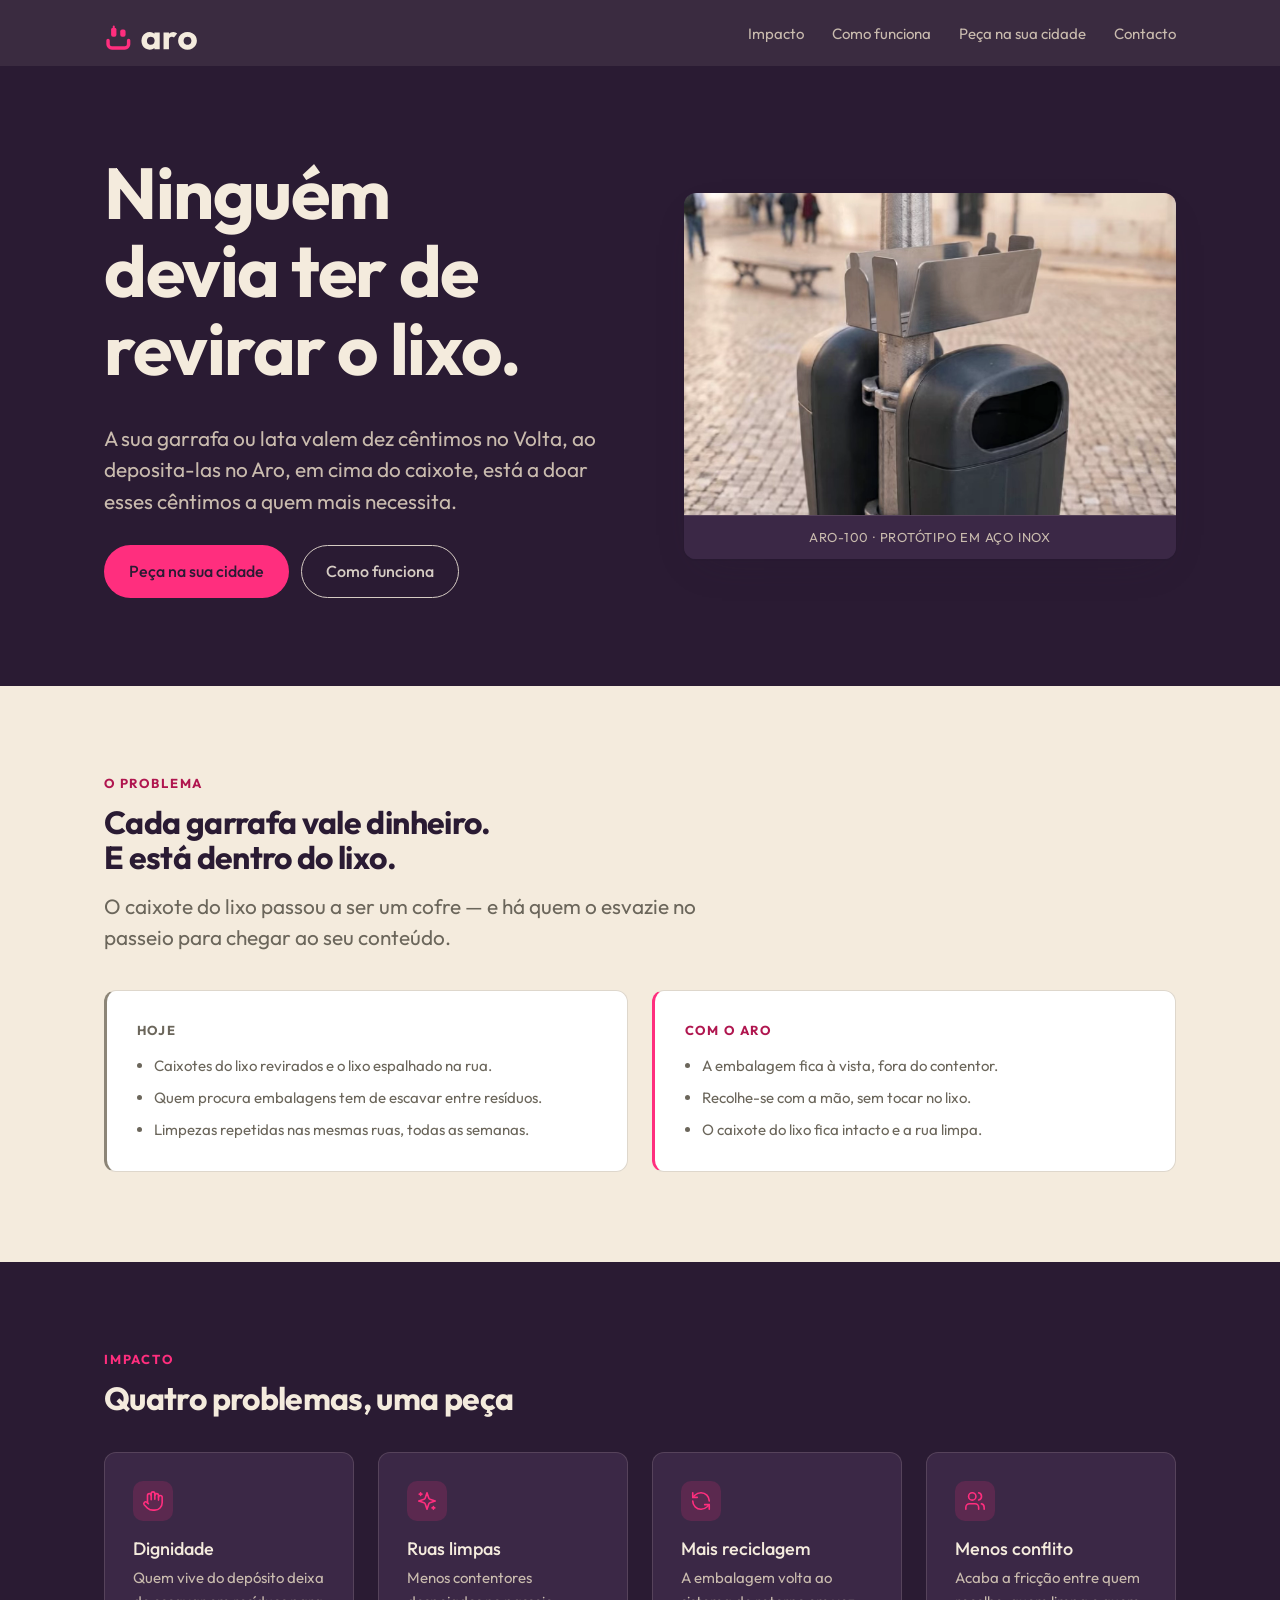
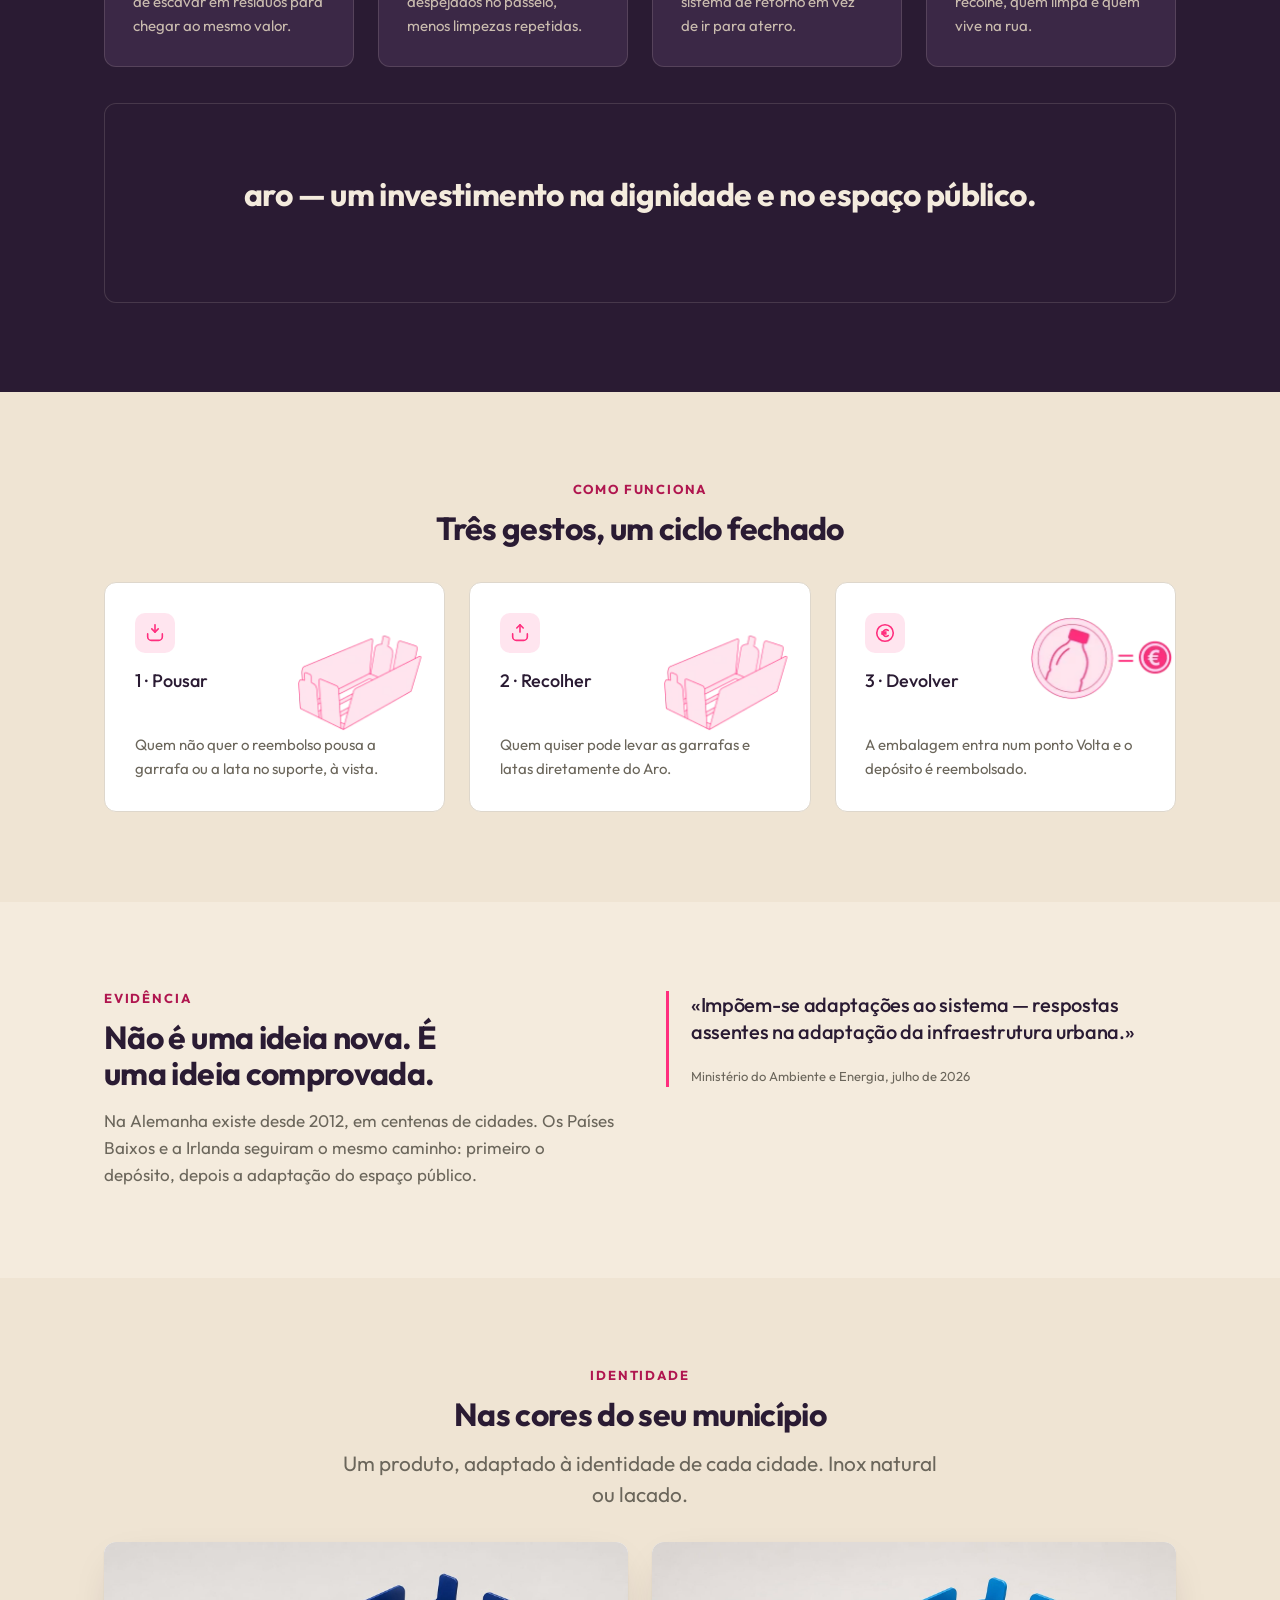
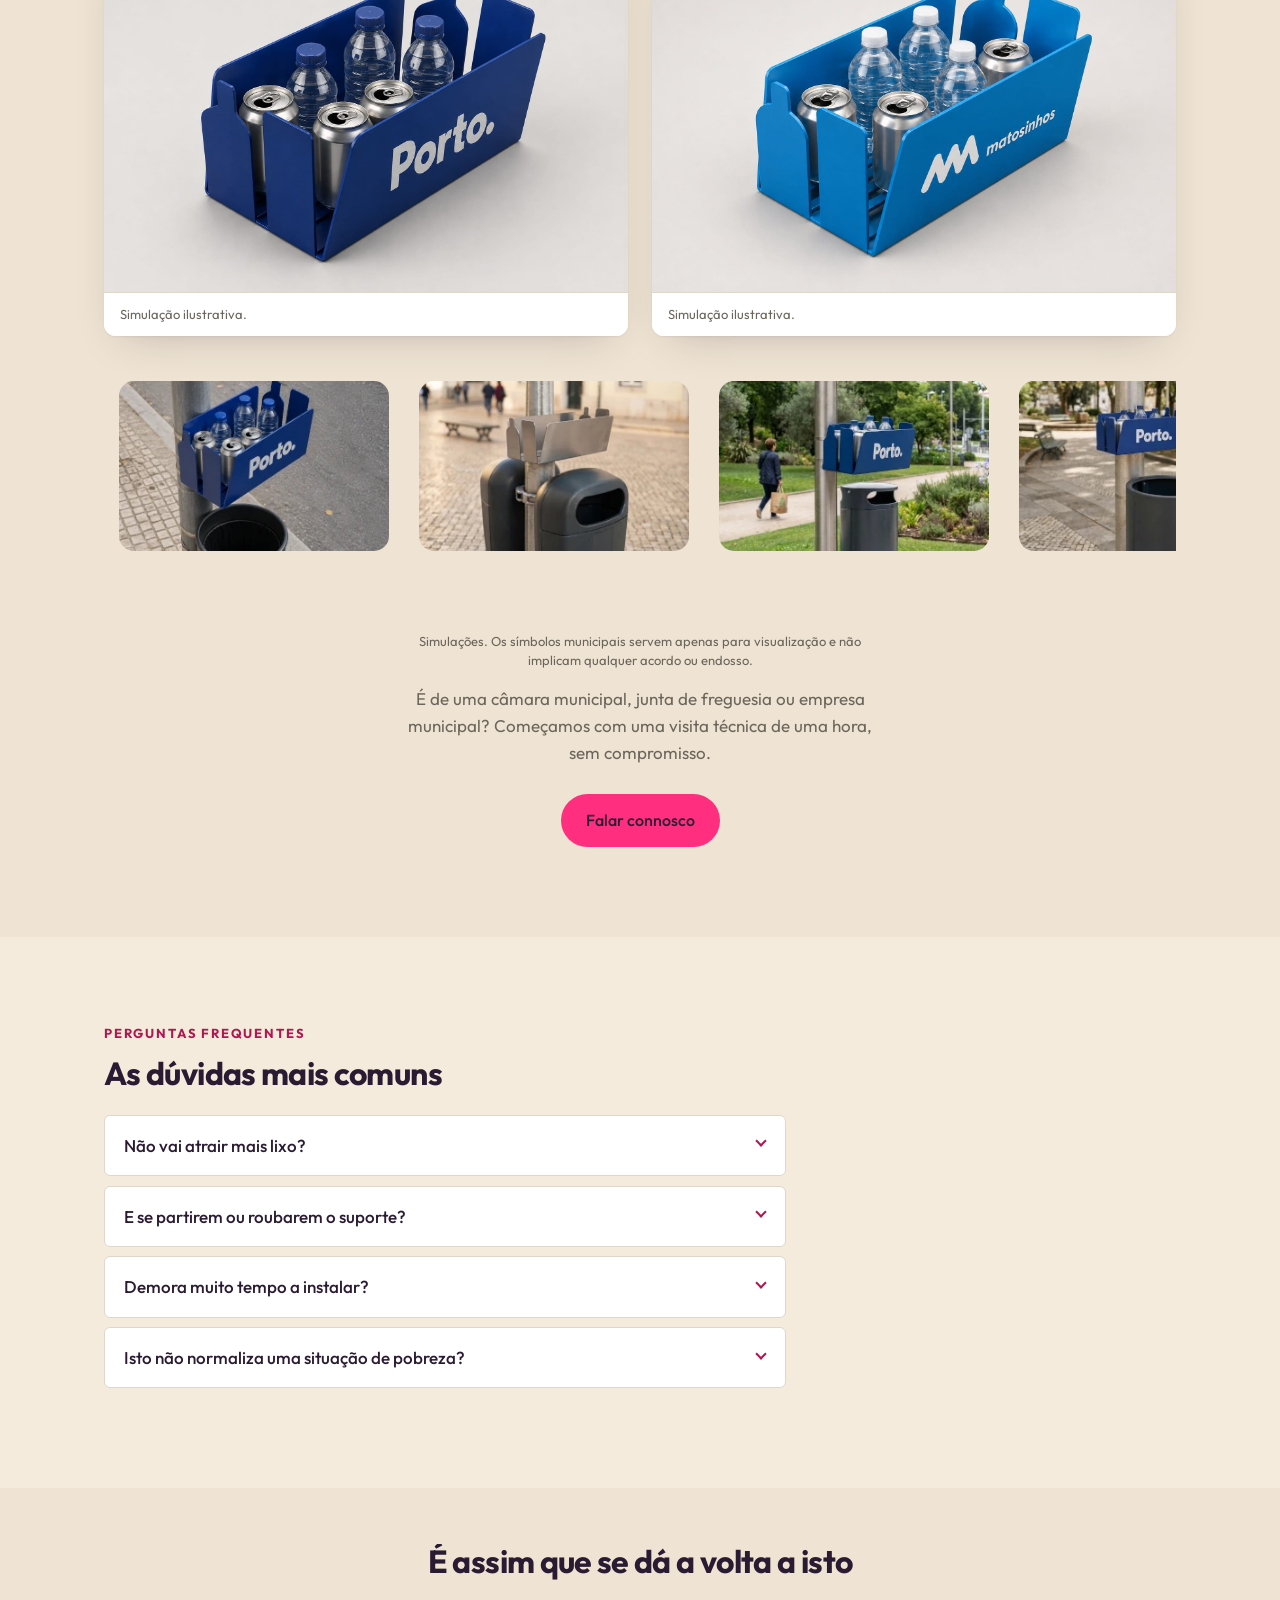
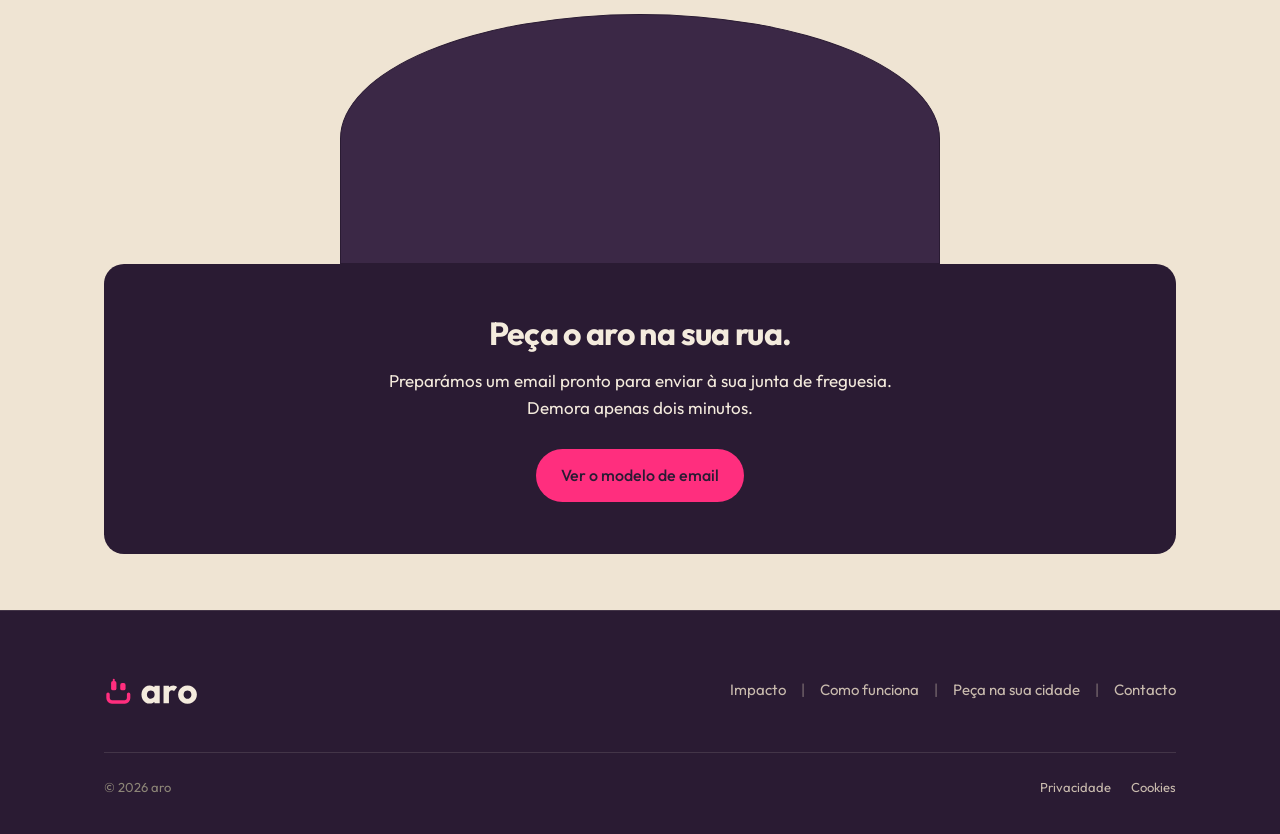
==== commit 94a3f230: "Update index.html" ====
--- a/index.html
+++ b/index.html
@@ -264,8 +264,7 @@
           implicam qualquer acordo ou endosso.
         </p>
         <p style="color:var(--tinta-2);max-width:44ch;margin-inline:auto;">
-          É de uma câmara, junta de freguesia ou empresa municipal? Começamos por uma
-          visita técnica de uma hora, sem compromisso.
+          É de uma câmara municipal, junta de freguesia ou empresa municipal? Começamos com uma visita técnica de uma hora, sem compromisso.
         </p>
         <div class="botoes" style="justify-content:center;">
           <a class="botao botao--acento" href="/contacto.html">Falar connosco</a>
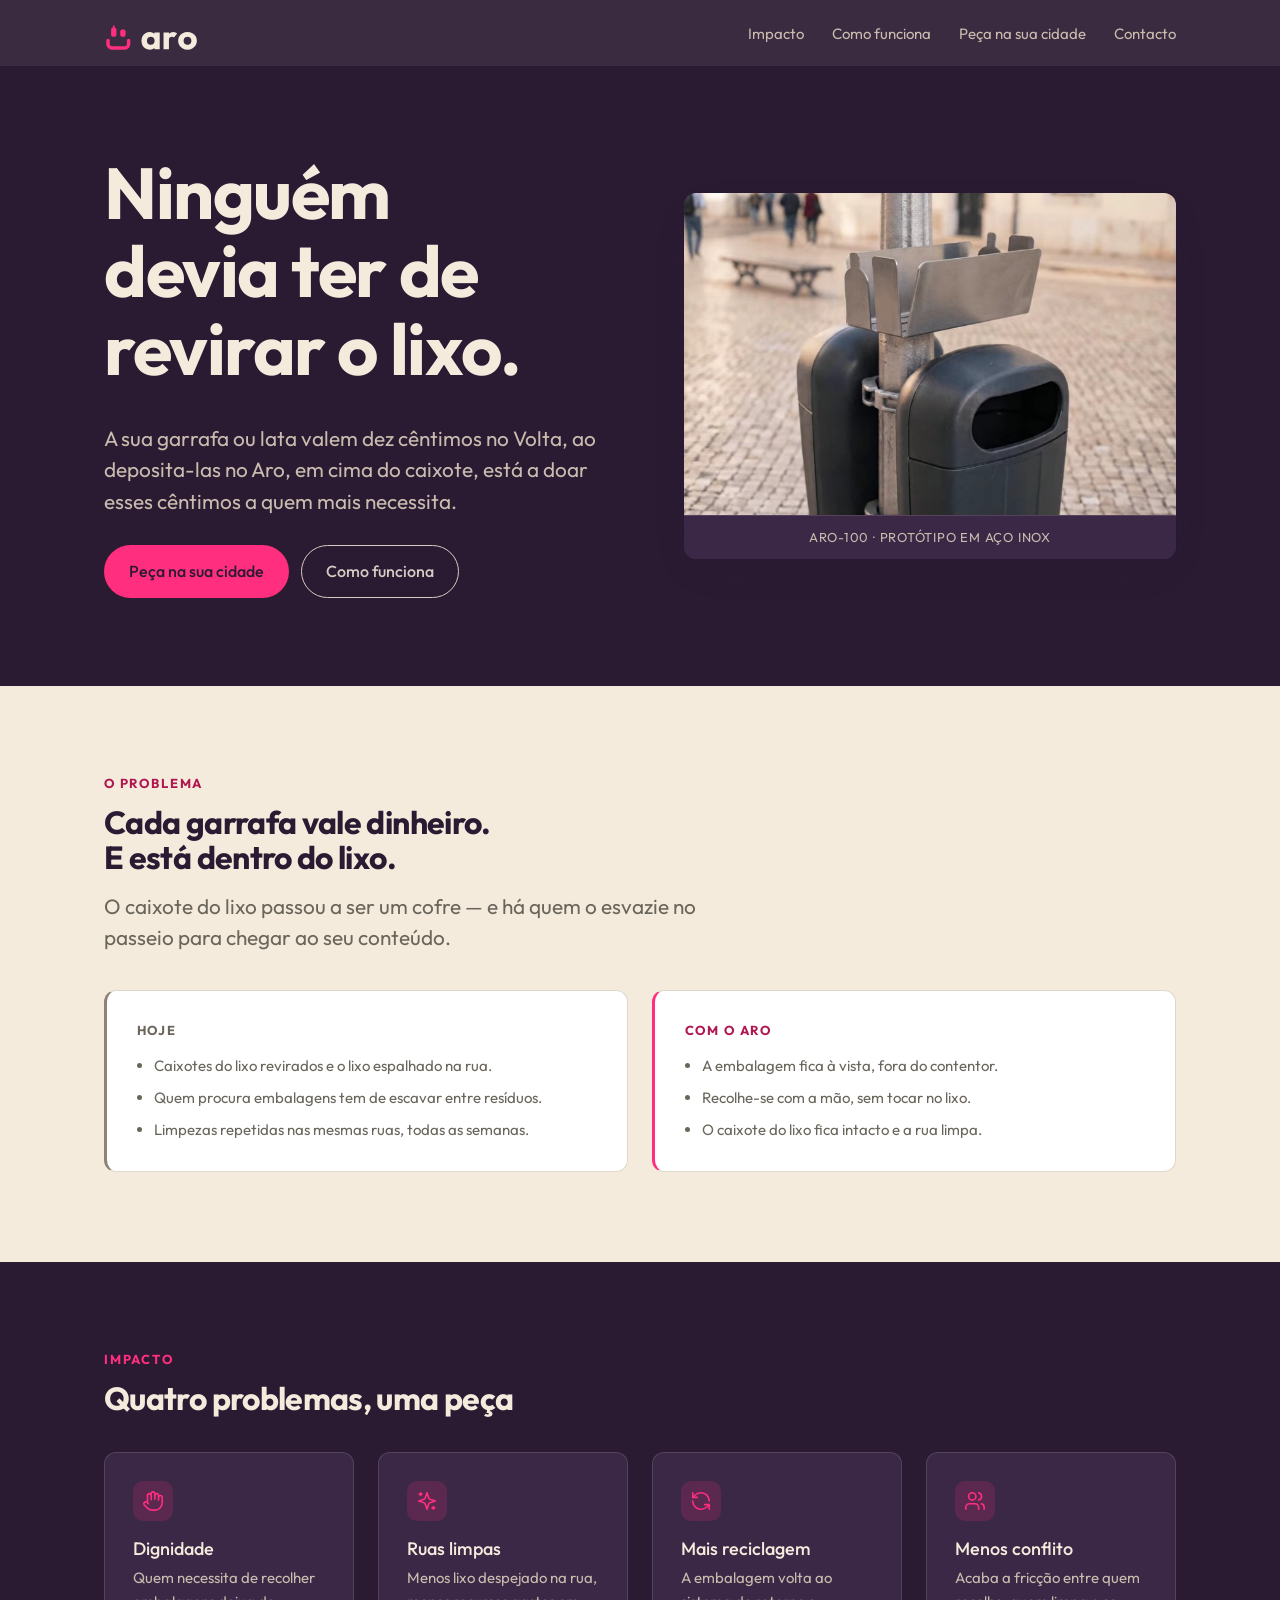
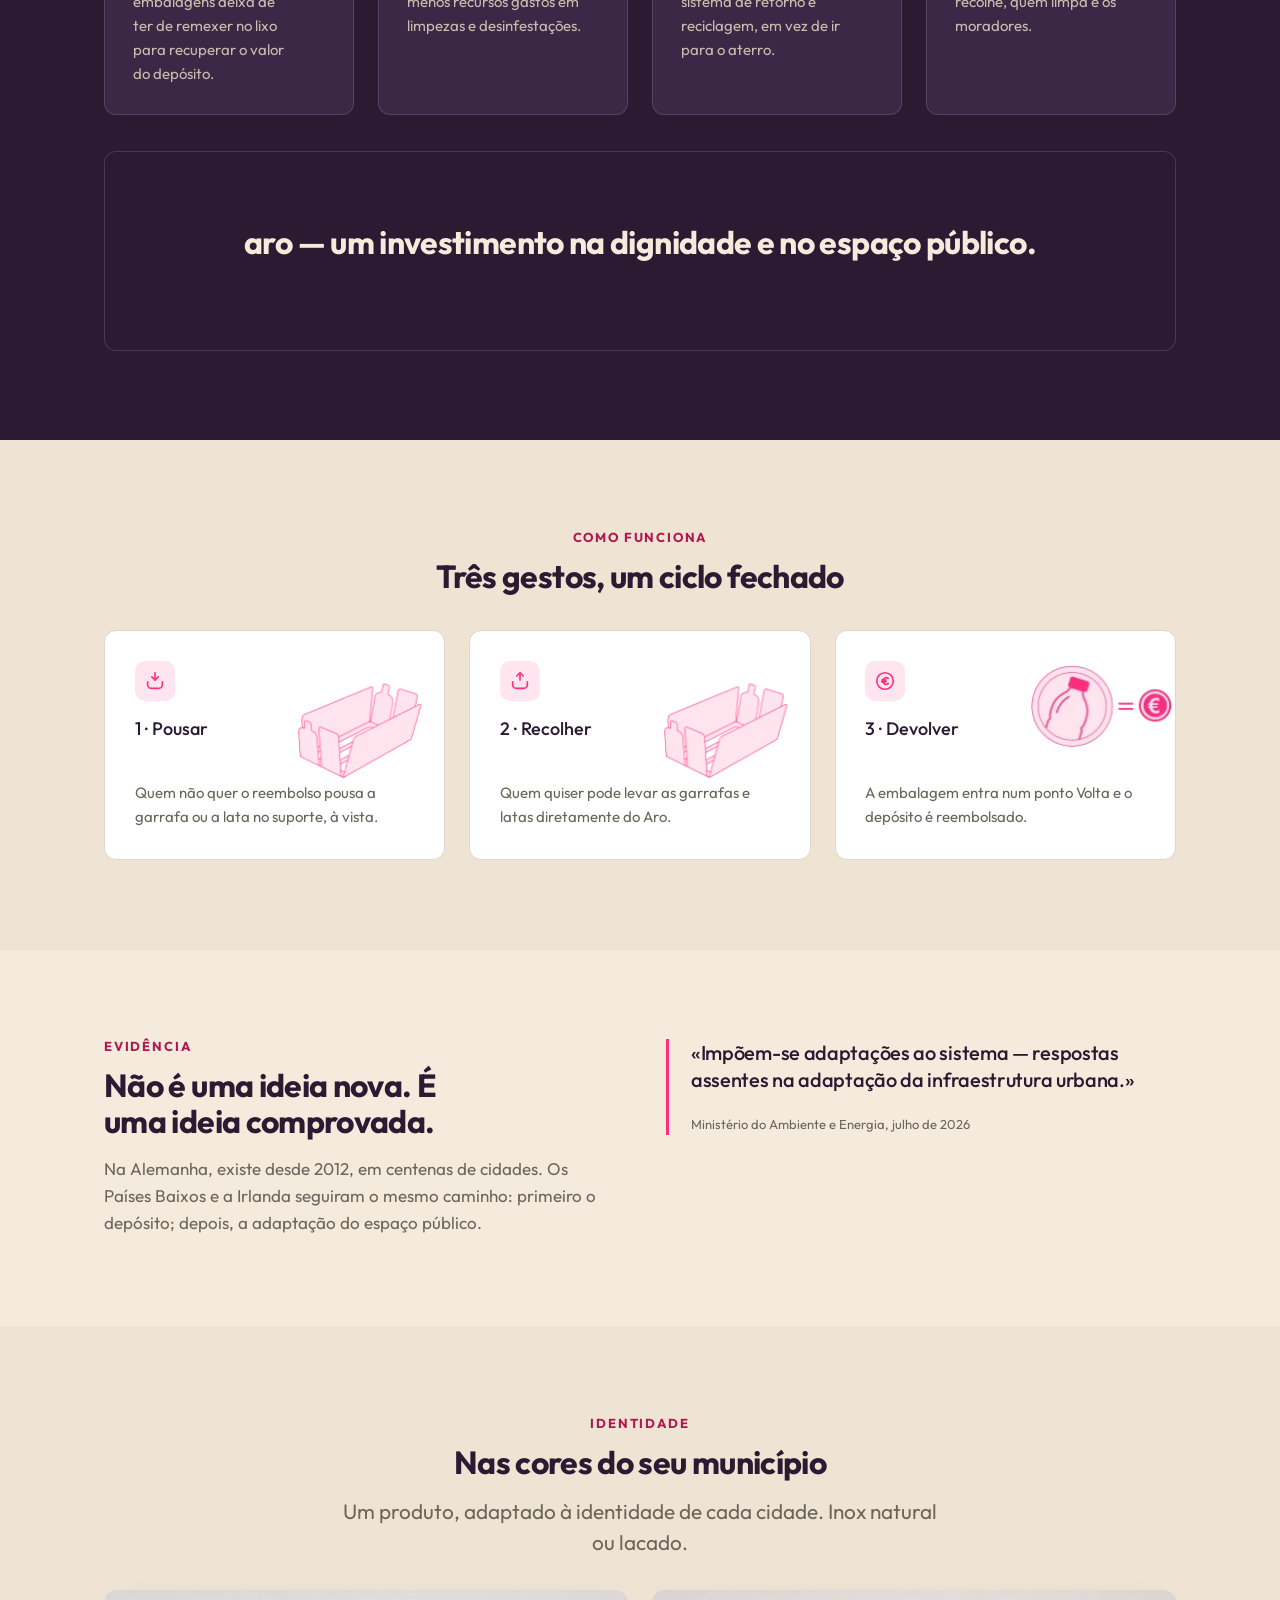
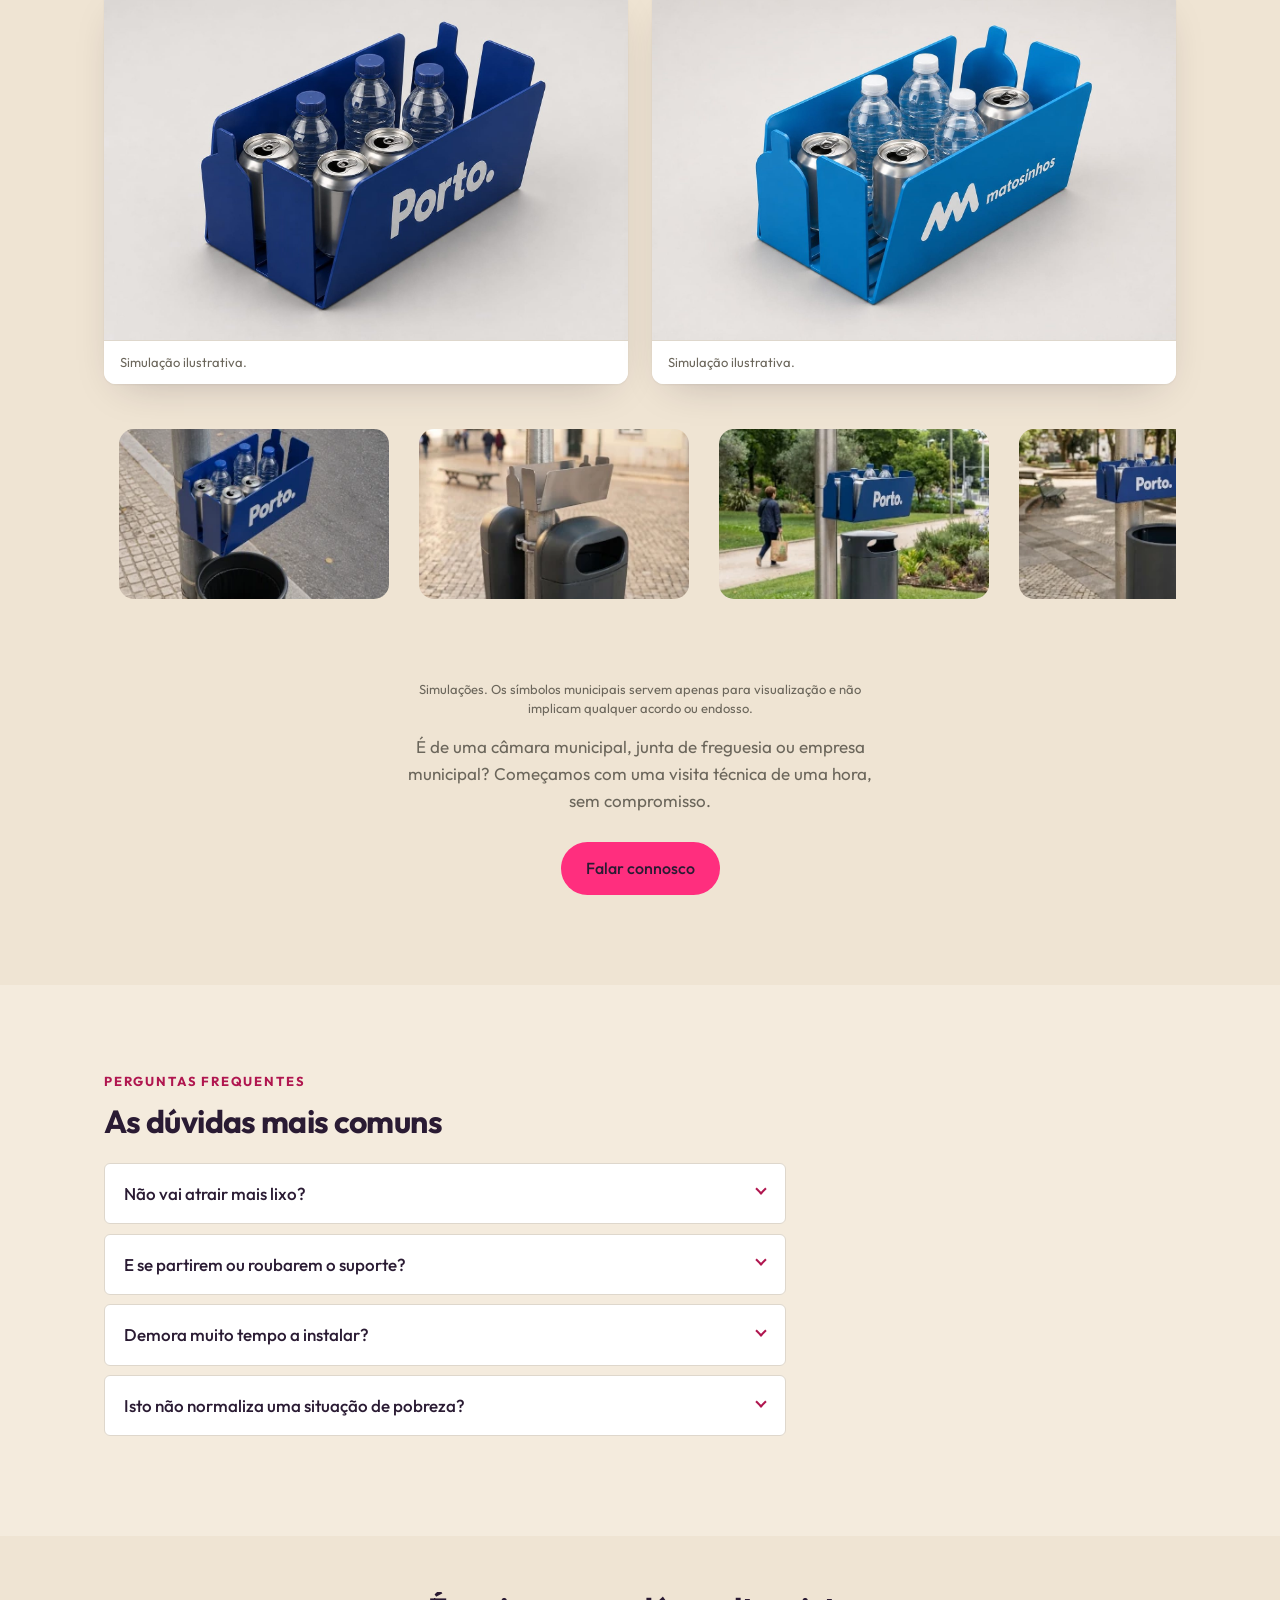
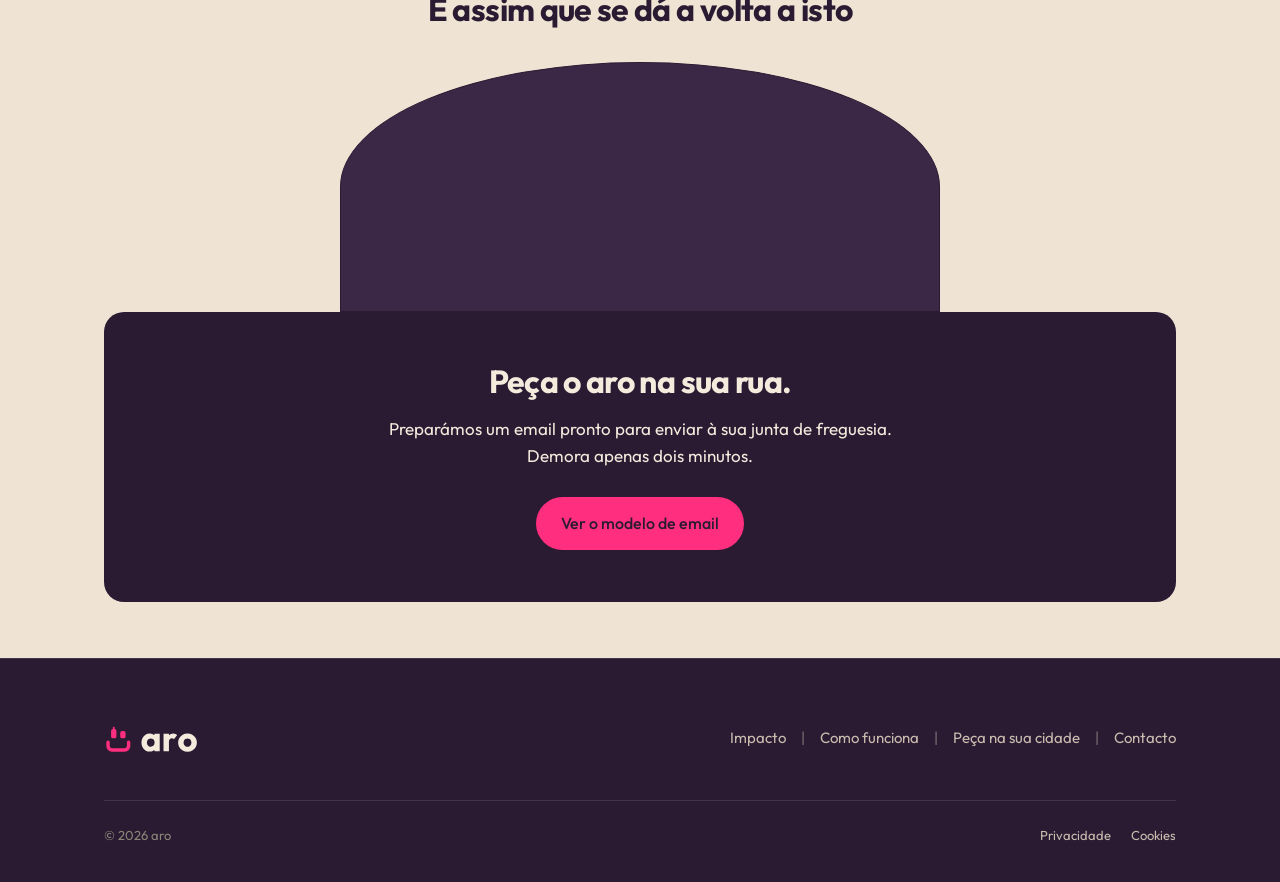
==== commit 55877304: "Update index.html" ====
--- a/index.html
+++ b/index.html
@@ -106,22 +106,22 @@
         <div class="cartao">
           <span class="icone" aria-hidden="true"><svg viewBox="0 0 24 24" fill="none" stroke="currentColor" stroke-width="1.75" stroke-linecap="round" stroke-linejoin="round" aria-hidden="true"><path d="M18 11V6a2 2 0 0 0-4 0"/><path d="M14 10V4a2 2 0 0 0-4 0v2"/><path d="M10 10.5V6a2 2 0 0 0-4 0v8"/><path d="M18 8a2 2 0 1 1 4 0v6a8 8 0 0 1-8 8h-2c-2.8 0-4.5-.9-6-2.3l-3.6-3.6a2 2 0 0 1 2.8-2.8L7 15"/></svg></span>
           <h3>Dignidade</h3>
-          <p>Quem vive do depósito deixa de escavar em resíduos para chegar ao mesmo valor.</p>
+          <p>Quem necessita de recolher embalagens deixa de ter de remexer no lixo para recuperar o valor do depósito.</p>
         </div>
         <div class="cartao">
           <span class="icone" aria-hidden="true"><svg viewBox="0 0 24 24" fill="none" stroke="currentColor" stroke-width="1.75" stroke-linecap="round" stroke-linejoin="round" aria-hidden="true"><path d="m12 3 1.9 5.8a2 2 0 0 0 1.3 1.3L21 12l-5.8 1.9a2 2 0 0 0-1.3 1.3L12 21l-1.9-5.8a2 2 0 0 0-1.3-1.3L3 12l5.8-1.9a2 2 0 0 0 1.3-1.3L12 3Z"/><path d="M5 3v3"/><path d="M3.5 4.5h3"/><path d="M19 18v3"/><path d="M17.5 19.5h3"/></svg></span>
           <h3>Ruas limpas</h3>
-          <p>Menos contentores despejados no passeio, menos limpezas repetidas.</p>
+          <p>Menos lixo despejado na rua, menos recursos gastos em limpezas e desinfestações.</p>
         </div>
         <div class="cartao">
           <span class="icone" aria-hidden="true"><svg viewBox="0 0 24 24" fill="none" stroke="currentColor" stroke-width="1.75" stroke-linecap="round" stroke-linejoin="round" aria-hidden="true"><path d="M21 12a9 9 0 0 0-9-9 9.8 9.8 0 0 0-6.7 2.7L3 8"/><path d="M3 3v5h5"/><path d="M3 12a9 9 0 0 0 9 9 9.8 9.8 0 0 0 6.7-2.7L21 16"/><path d="M21 21v-5h-5"/></svg></span>
           <h3>Mais reciclagem</h3>
-          <p>A embalagem volta ao sistema de retorno em vez de ir para aterro.</p>
+          <p>A embalagem volta ao sistema de retorno e reciclagem, em vez de ir para o aterro.</p>
         </div>
         <div class="cartao">
           <span class="icone" aria-hidden="true"><svg viewBox="0 0 24 24" fill="none" stroke="currentColor" stroke-width="1.75" stroke-linecap="round" stroke-linejoin="round" aria-hidden="true"><path d="M16 21v-2a4 4 0 0 0-4-4H6a4 4 0 0 0-4 4v2"/><circle cx="9" cy="7" r="4"/><path d="M22 21v-2a4 4 0 0 0-3-3.9"/><path d="M16 3.1a4 4 0 0 1 0 7.8"/></svg></span>
           <h3>Menos conflito</h3>
-          <p>Acaba a fricção entre quem recolhe, quem limpa e quem vive na rua.</p>
+          <p>Acaba a fricção entre quem recolhe, quem limpa e os moradores.</p>
         </div>
       </div>
         
@@ -196,9 +196,7 @@
           <span class="sobrancelha">Evidência</span>
           <h2>Não é uma ideia nova. É uma ideia comprovada.</h2>
           <p style="color:var(--tinta-2);">
-            Na Alemanha existe desde 2012, em centenas de cidades. Os Países Baixos e a
-            Irlanda seguiram o mesmo caminho: primeiro o depósito, depois a adaptação
-            do espaço público.
+            Na Alemanha, existe desde 2012, em centenas de cidades. Os Países Baixos e a Irlanda seguiram o mesmo caminho: primeiro o depósito; depois, a adaptação do espaço público.
           </p>
         </div>
         <figure class="citacao">
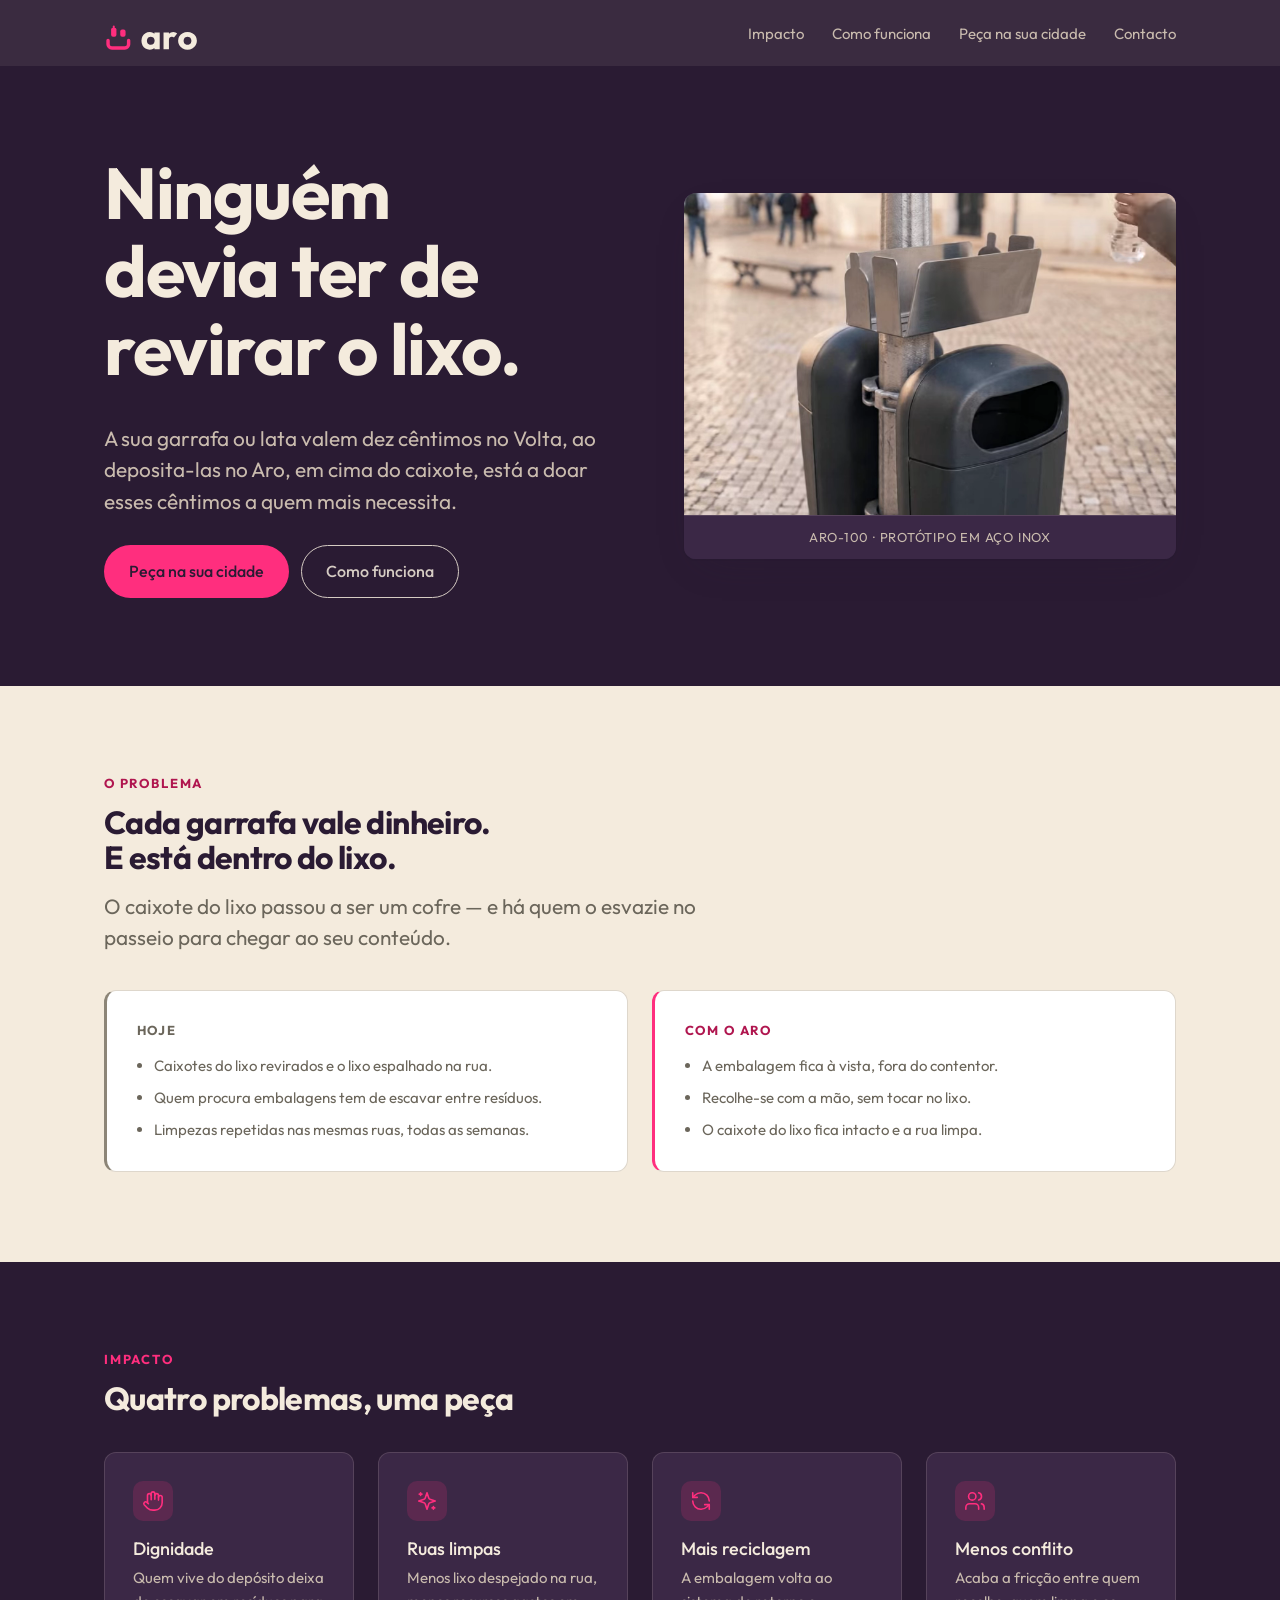
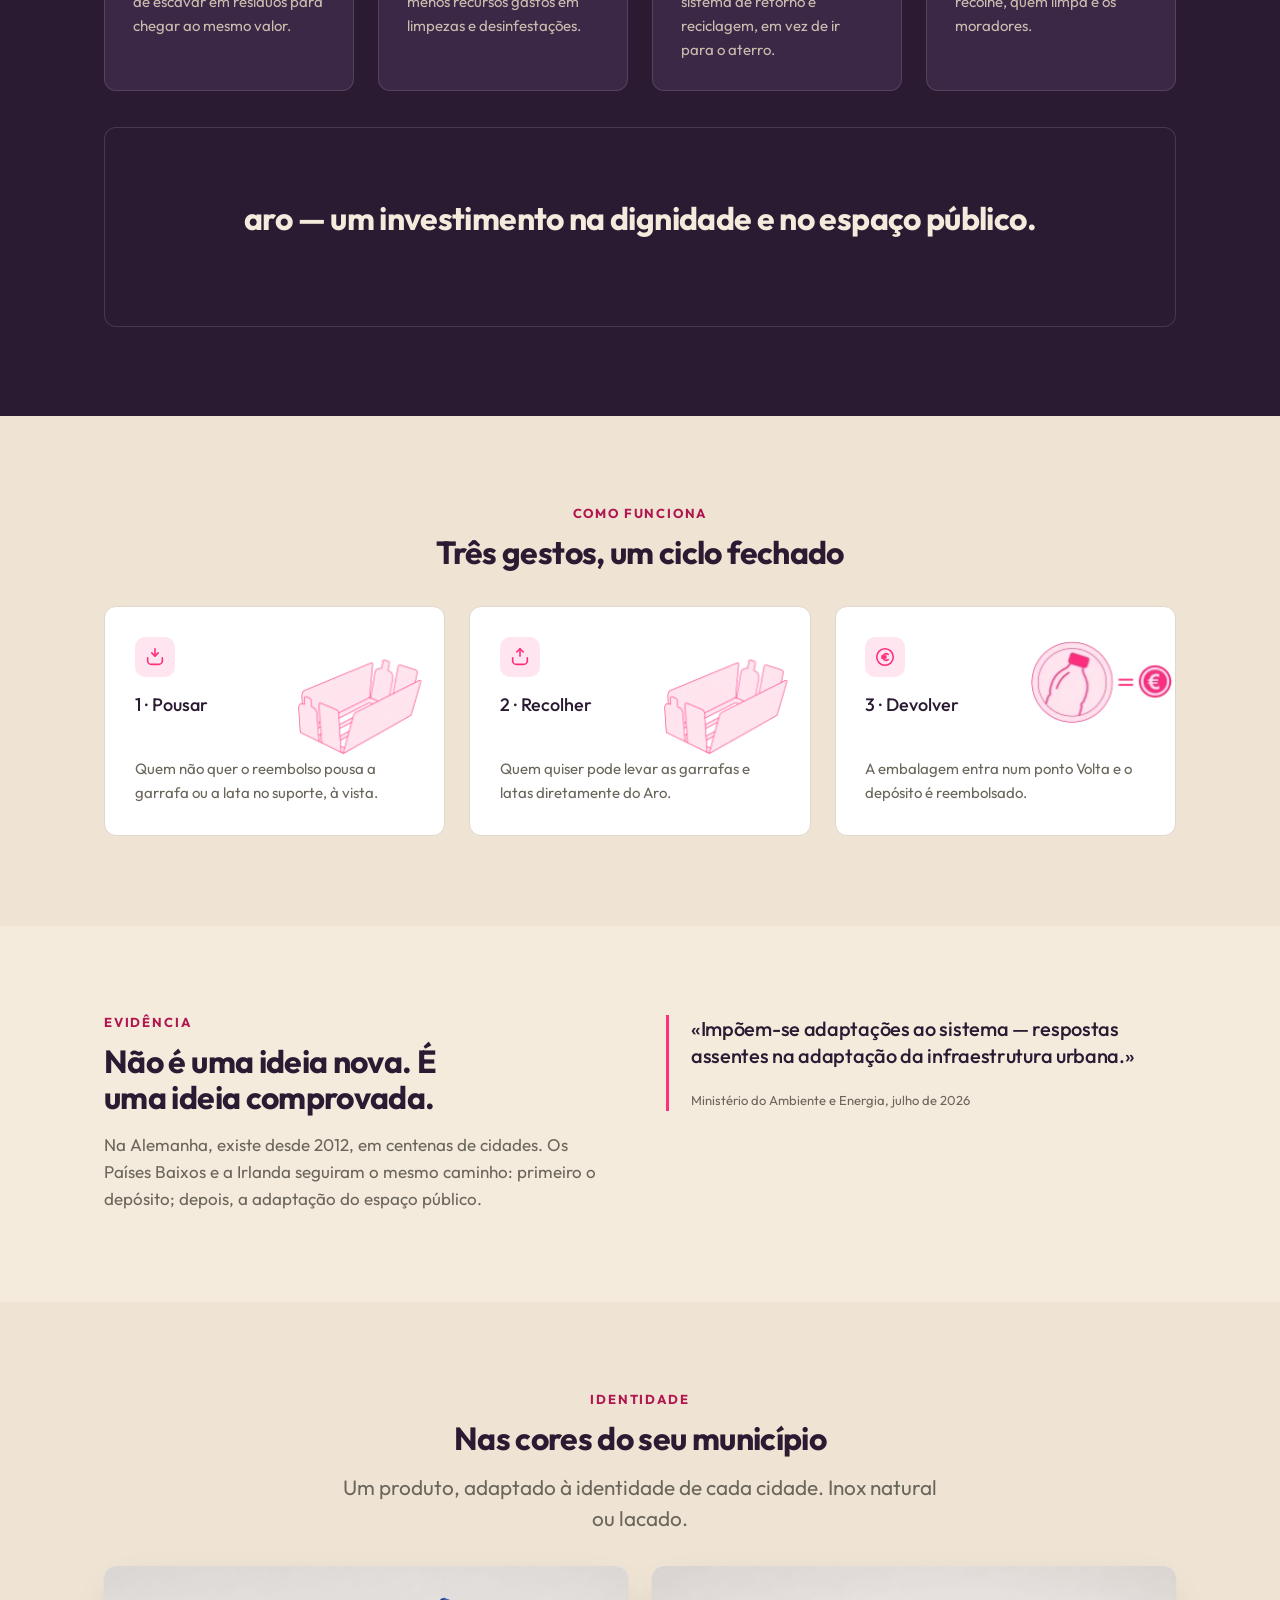
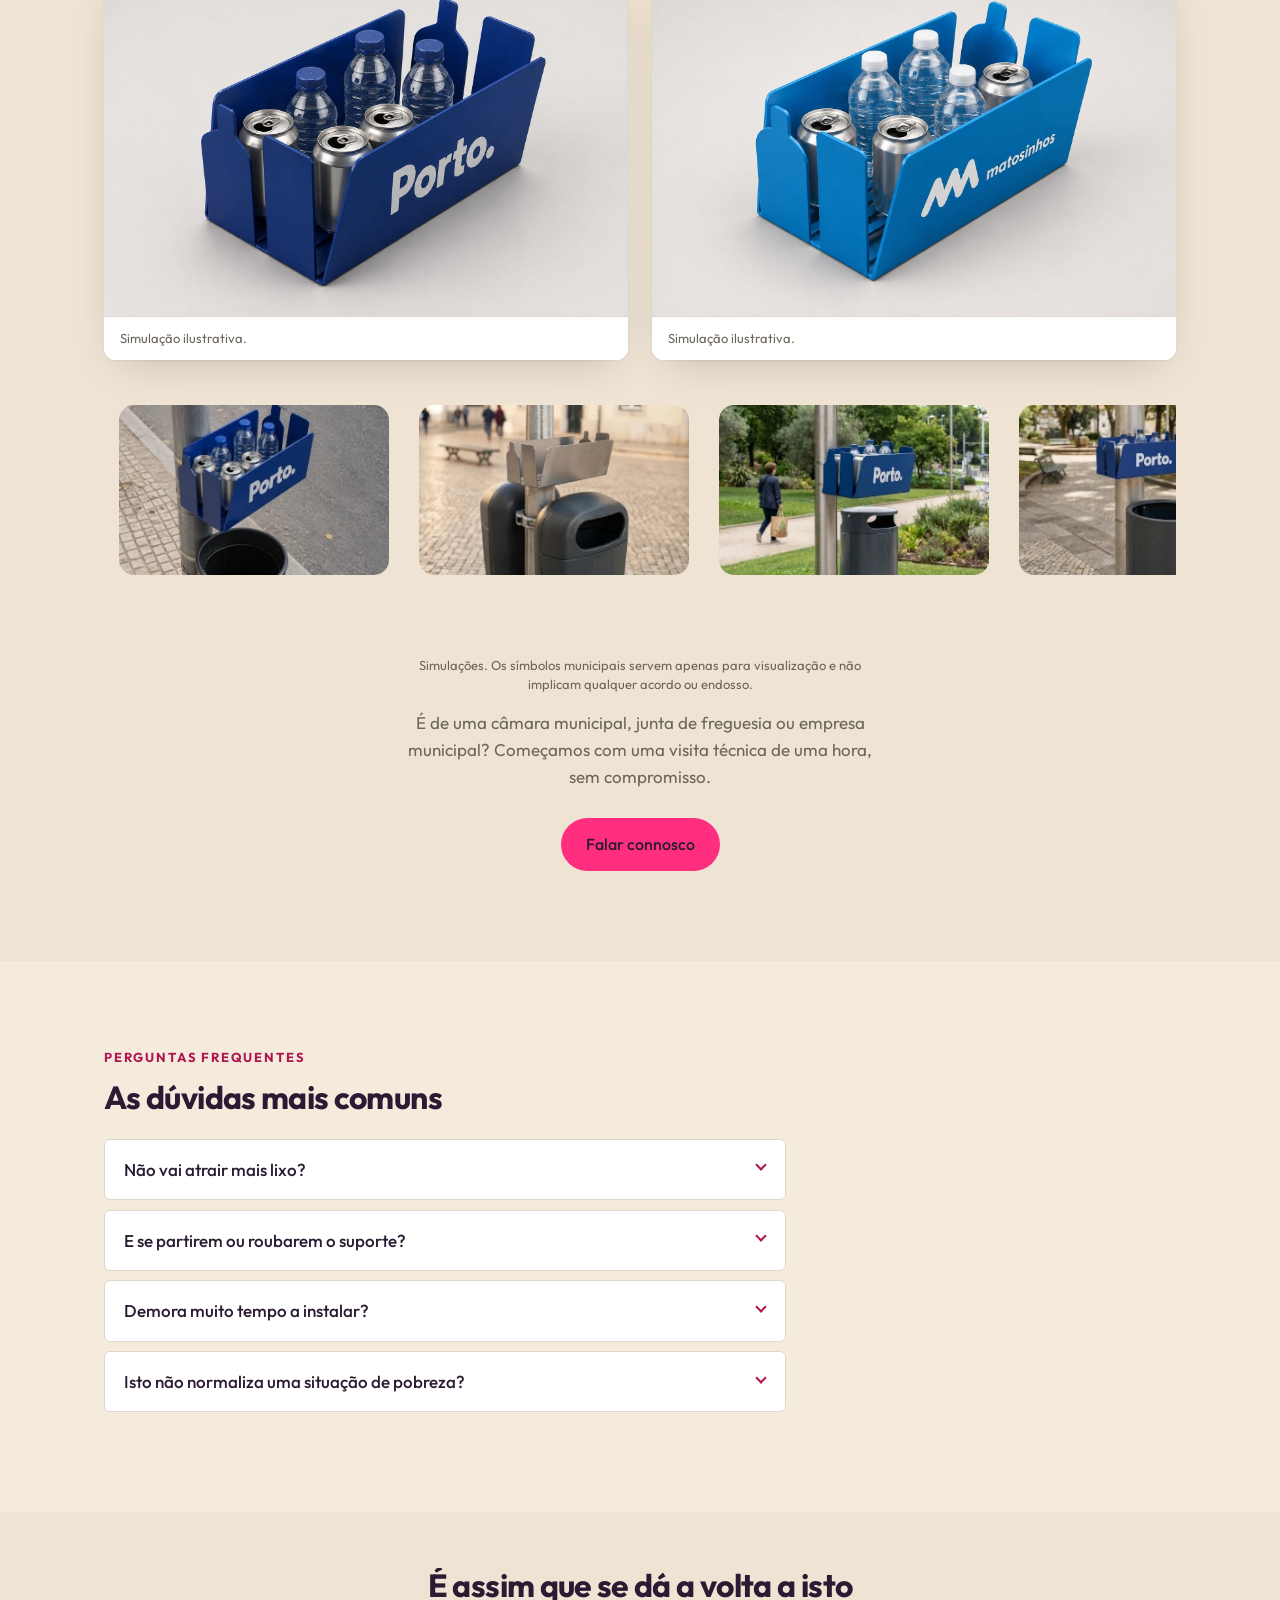
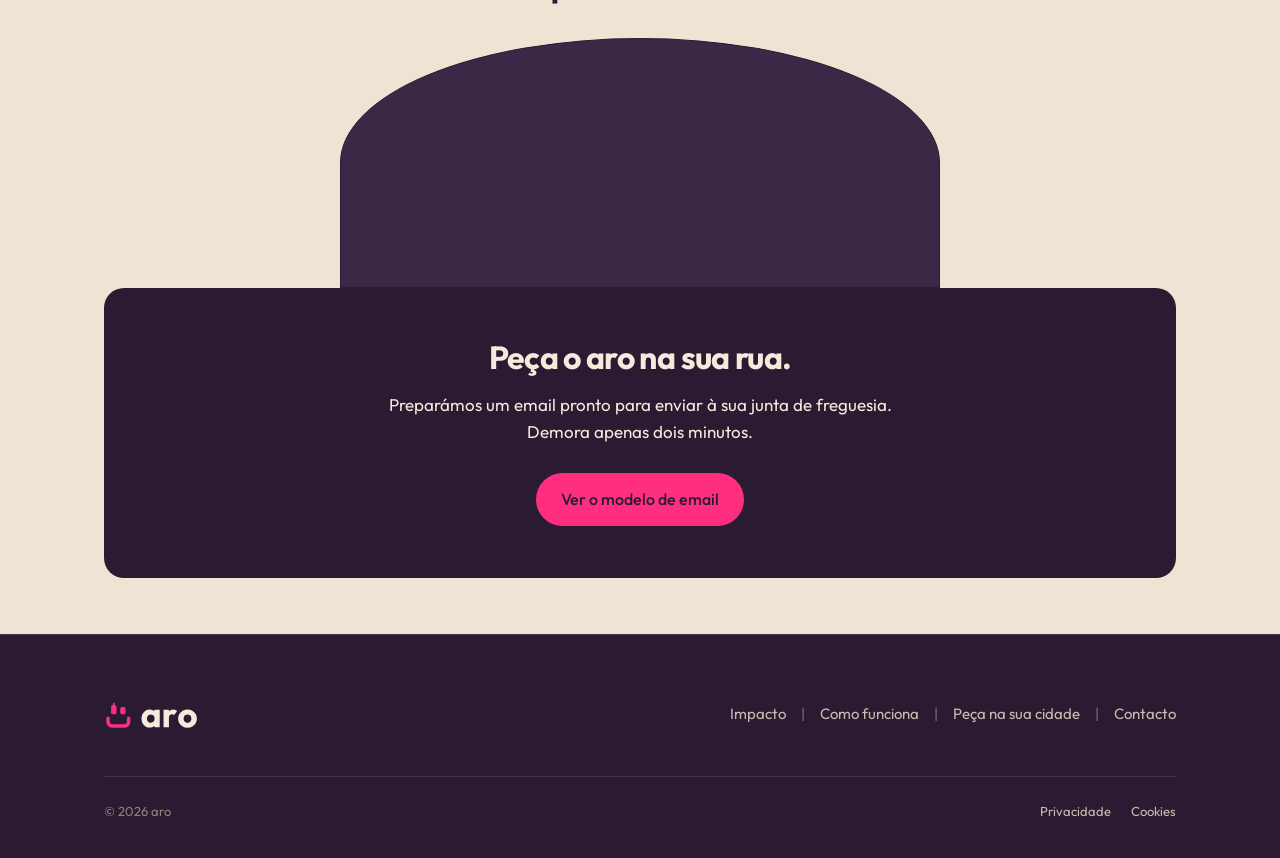
==== commit 17a85285: "Update index.html" ====
--- a/index.html
+++ b/index.html
@@ -106,7 +106,7 @@
         <div class="cartao">
           <span class="icone" aria-hidden="true"><svg viewBox="0 0 24 24" fill="none" stroke="currentColor" stroke-width="1.75" stroke-linecap="round" stroke-linejoin="round" aria-hidden="true"><path d="M18 11V6a2 2 0 0 0-4 0"/><path d="M14 10V4a2 2 0 0 0-4 0v2"/><path d="M10 10.5V6a2 2 0 0 0-4 0v8"/><path d="M18 8a2 2 0 1 1 4 0v6a8 8 0 0 1-8 8h-2c-2.8 0-4.5-.9-6-2.3l-3.6-3.6a2 2 0 0 1 2.8-2.8L7 15"/></svg></span>
           <h3>Dignidade</h3>
-          <p>Quem necessita de recolher embalagens deixa de ter de remexer no lixo para recuperar o valor do depósito.</p>
+          <p>Quem vive do depósito deixa de escavar em resíduos para chegar ao mesmo valor.</p>
         </div>
         <div class="cartao">
           <span class="icone" aria-hidden="true"><svg viewBox="0 0 24 24" fill="none" stroke="currentColor" stroke-width="1.75" stroke-linecap="round" stroke-linejoin="round" aria-hidden="true"><path d="m12 3 1.9 5.8a2 2 0 0 0 1.3 1.3L21 12l-5.8 1.9a2 2 0 0 0-1.3 1.3L12 21l-1.9-5.8a2 2 0 0 0-1.3-1.3L3 12l5.8-1.9a2 2 0 0 0 1.3-1.3L12 3Z"/><path d="M5 3v3"/><path d="M3.5 4.5h3"/><path d="M19 18v3"/><path d="M17.5 19.5h3"/></svg></span>
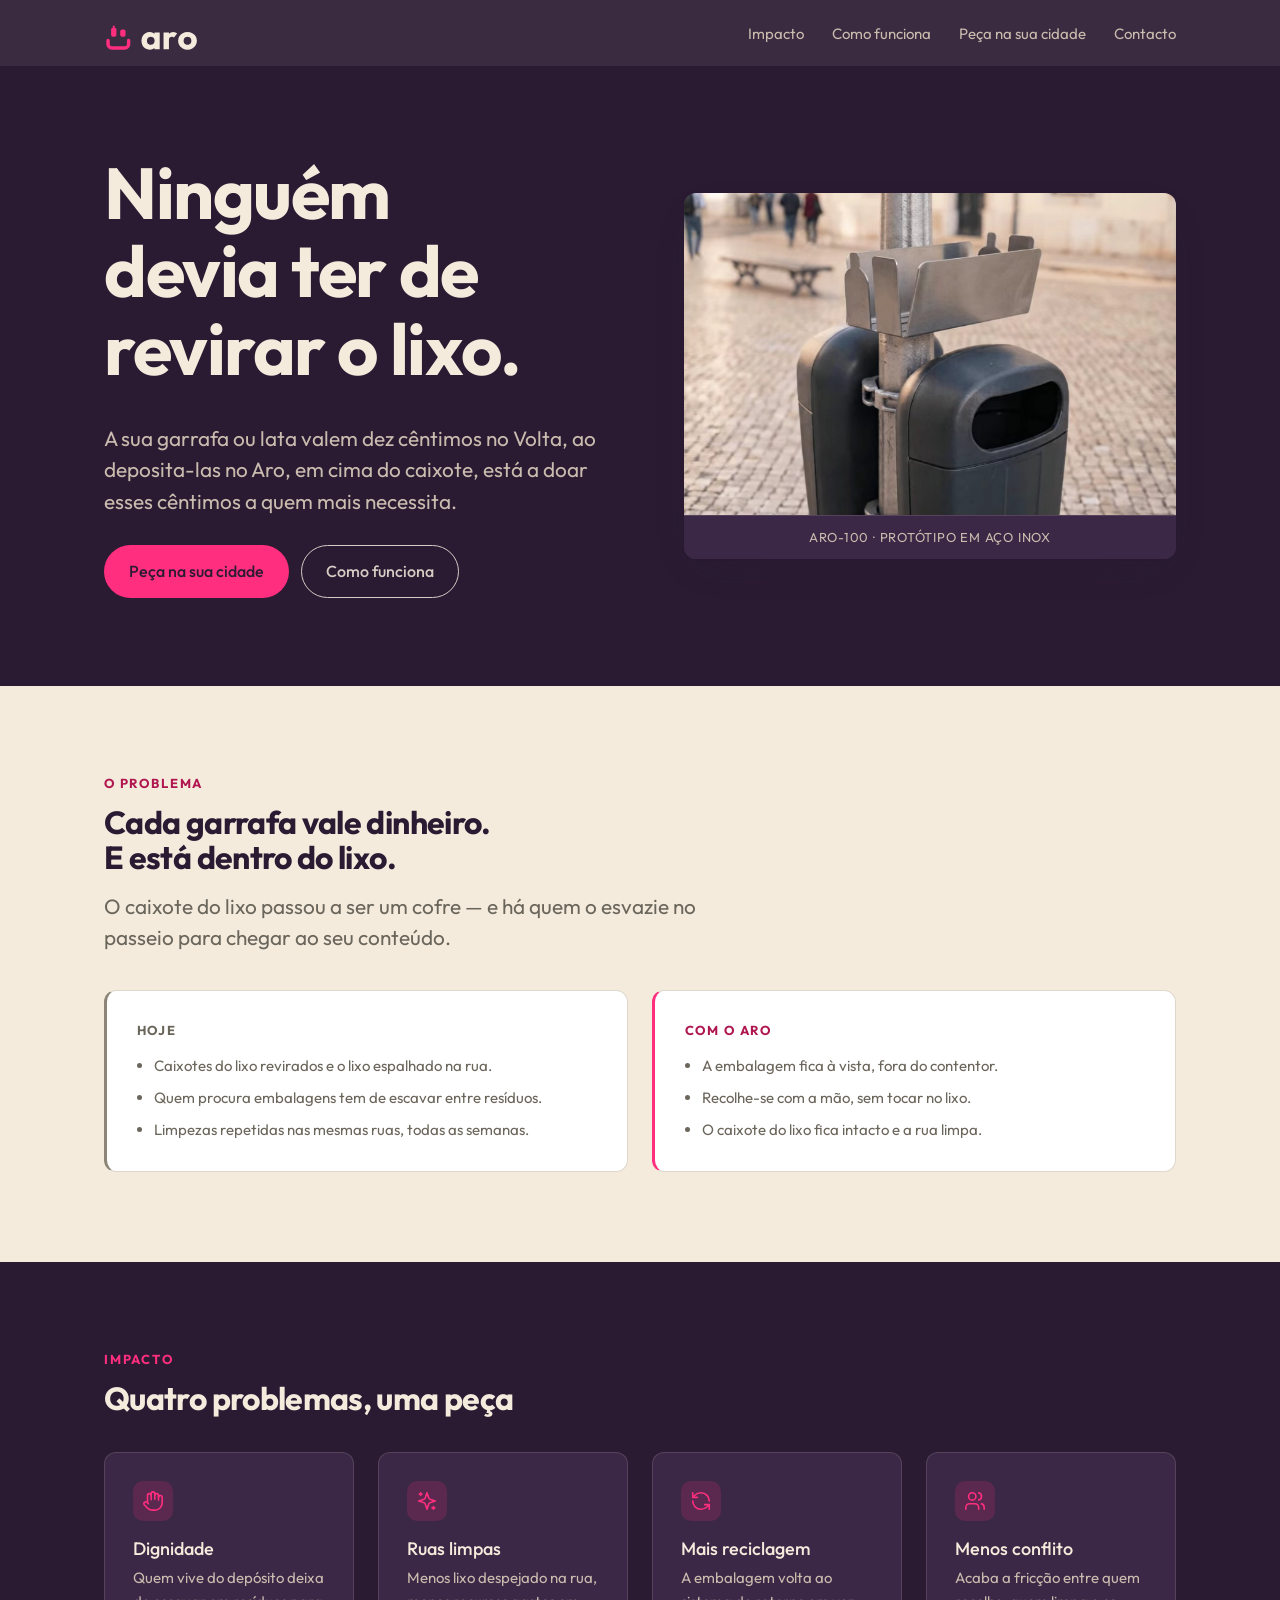
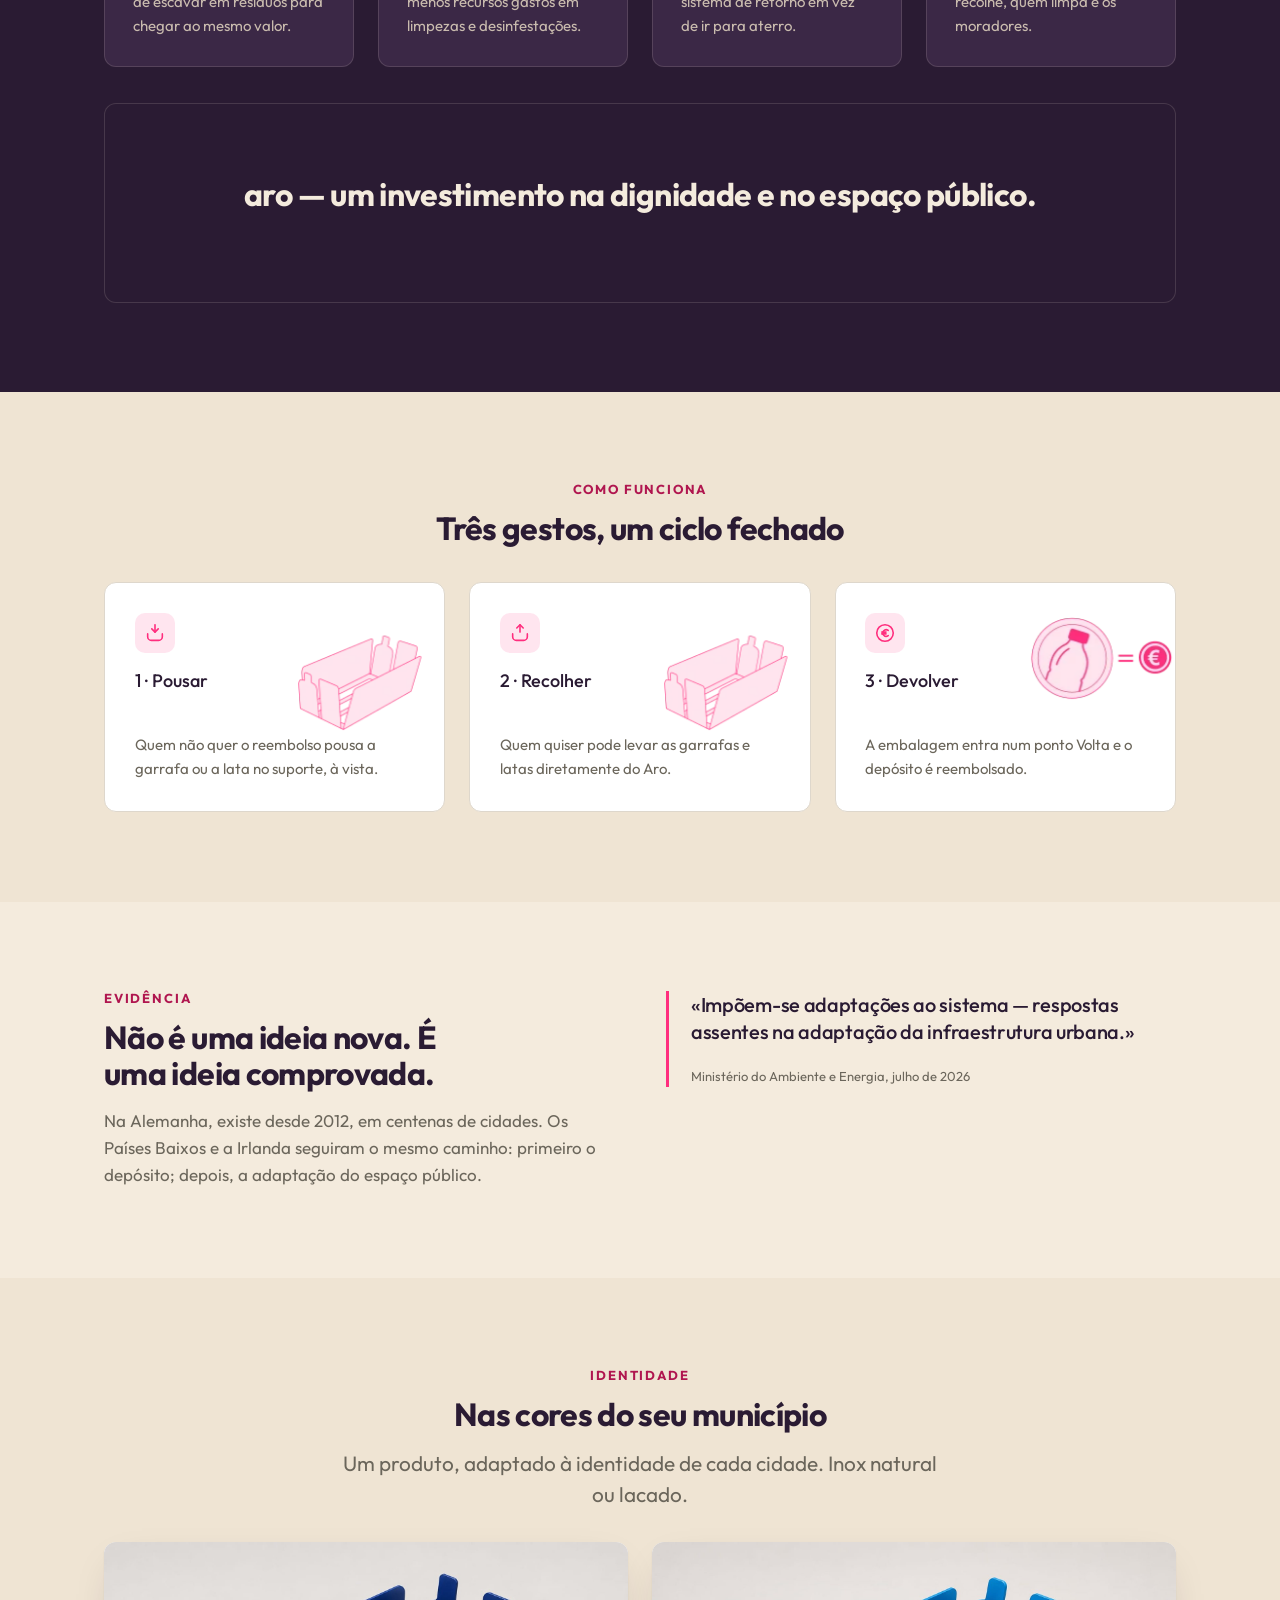
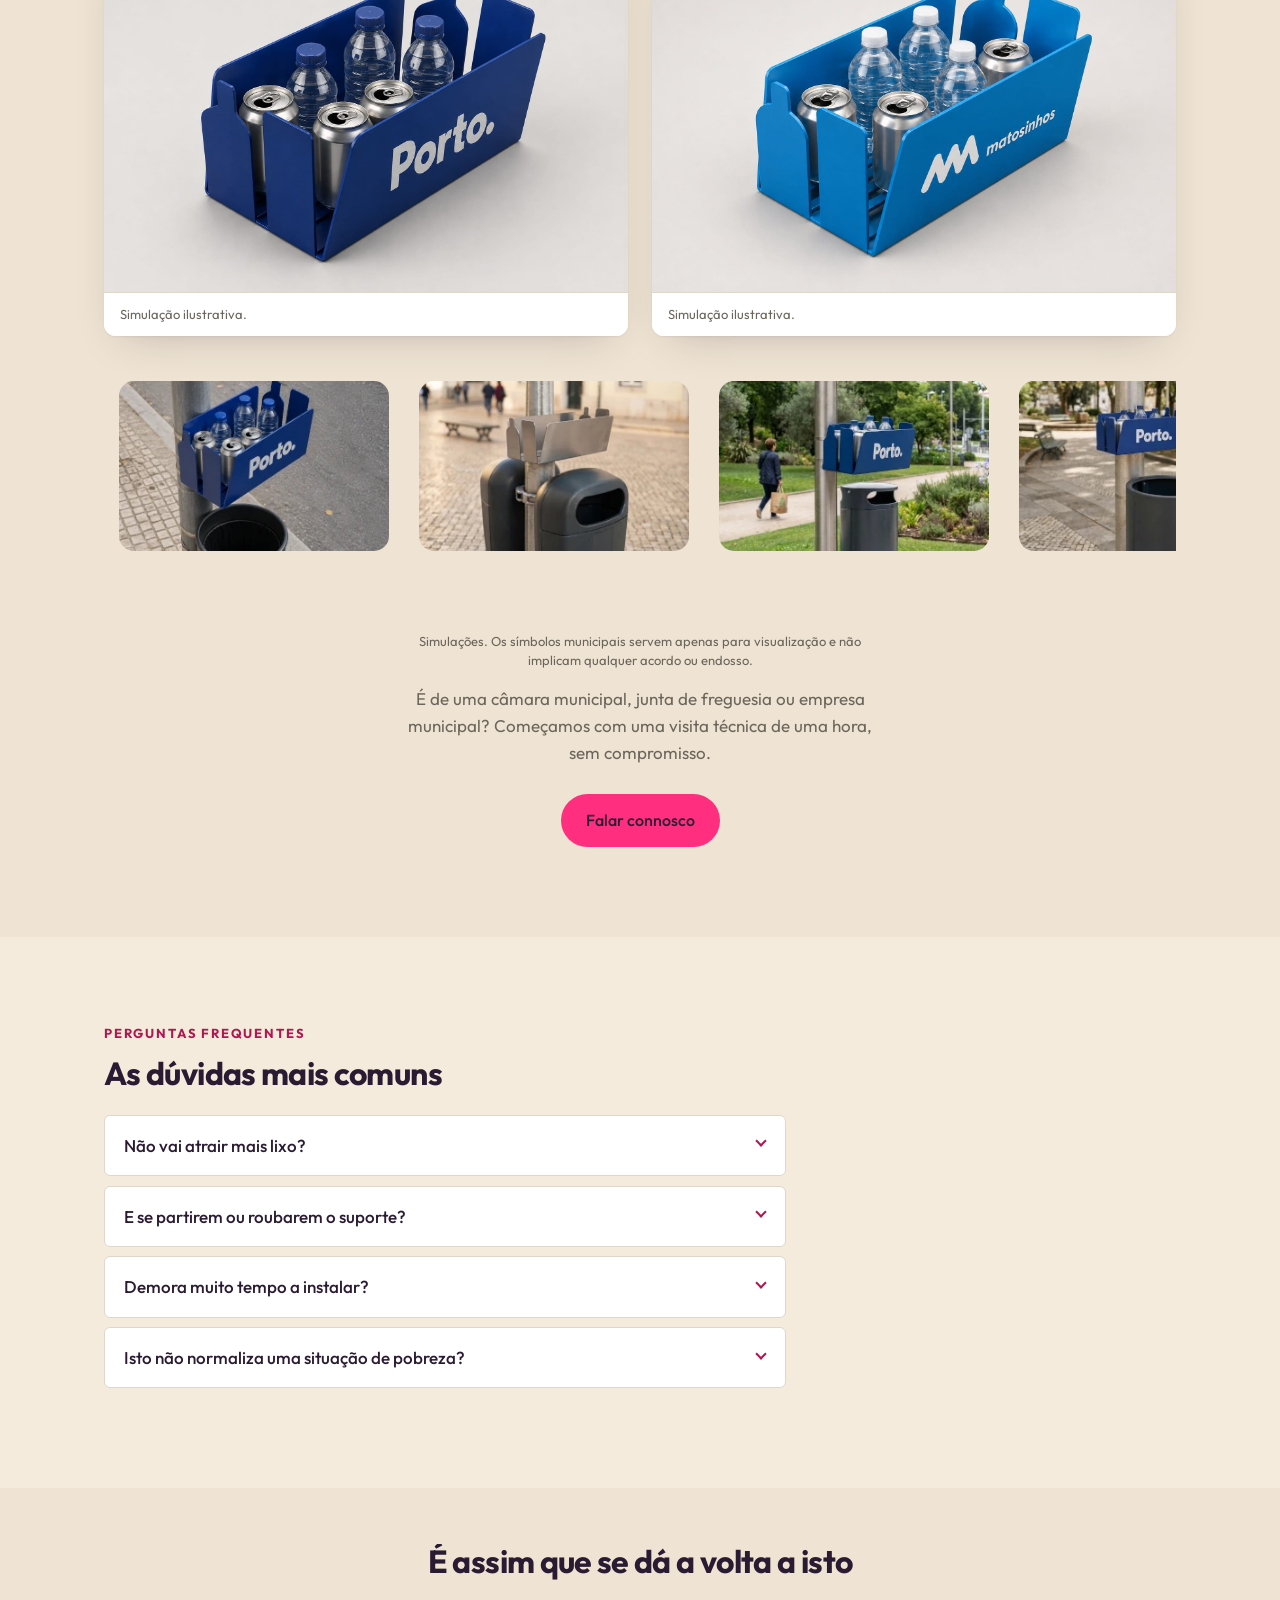
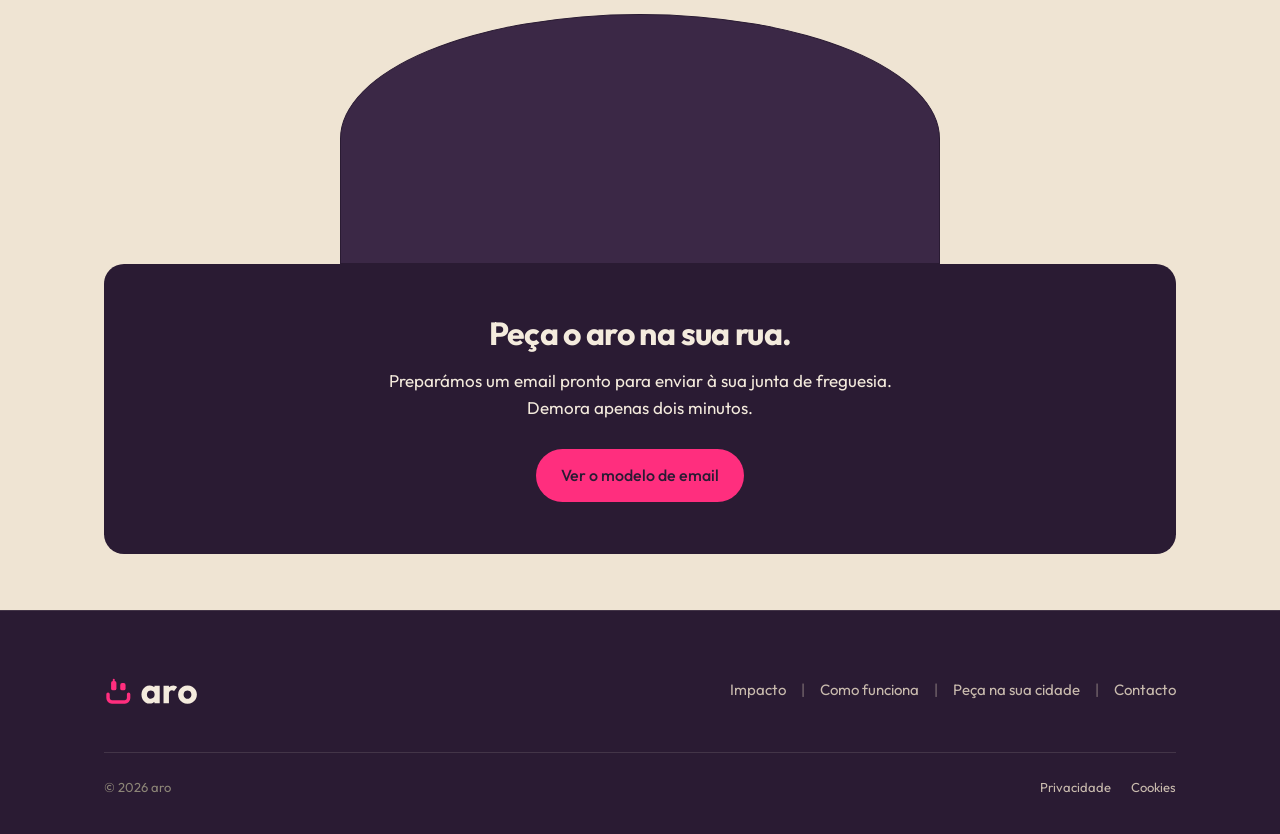
==== commit 374c6a39: "Update index.html" ====
--- a/index.html
+++ b/index.html
@@ -116,7 +116,7 @@
         <div class="cartao">
           <span class="icone" aria-hidden="true"><svg viewBox="0 0 24 24" fill="none" stroke="currentColor" stroke-width="1.75" stroke-linecap="round" stroke-linejoin="round" aria-hidden="true"><path d="M21 12a9 9 0 0 0-9-9 9.8 9.8 0 0 0-6.7 2.7L3 8"/><path d="M3 3v5h5"/><path d="M3 12a9 9 0 0 0 9 9 9.8 9.8 0 0 0 6.7-2.7L21 16"/><path d="M21 21v-5h-5"/></svg></span>
           <h3>Mais reciclagem</h3>
-          <p>A embalagem volta ao sistema de retorno e reciclagem, em vez de ir para o aterro.</p>
+          <p>A embalagem volta ao sistema de retorno em vez de ir para aterro.</p>
         </div>
         <div class="cartao">
           <span class="icone" aria-hidden="true"><svg viewBox="0 0 24 24" fill="none" stroke="currentColor" stroke-width="1.75" stroke-linecap="round" stroke-linejoin="round" aria-hidden="true"><path d="M16 21v-2a4 4 0 0 0-4-4H6a4 4 0 0 0-4 4v2"/><circle cx="9" cy="7" r="4"/><path d="M22 21v-2a4 4 0 0 0-3-3.9"/><path d="M16 3.1a4 4 0 0 1 0 7.8"/></svg></span>
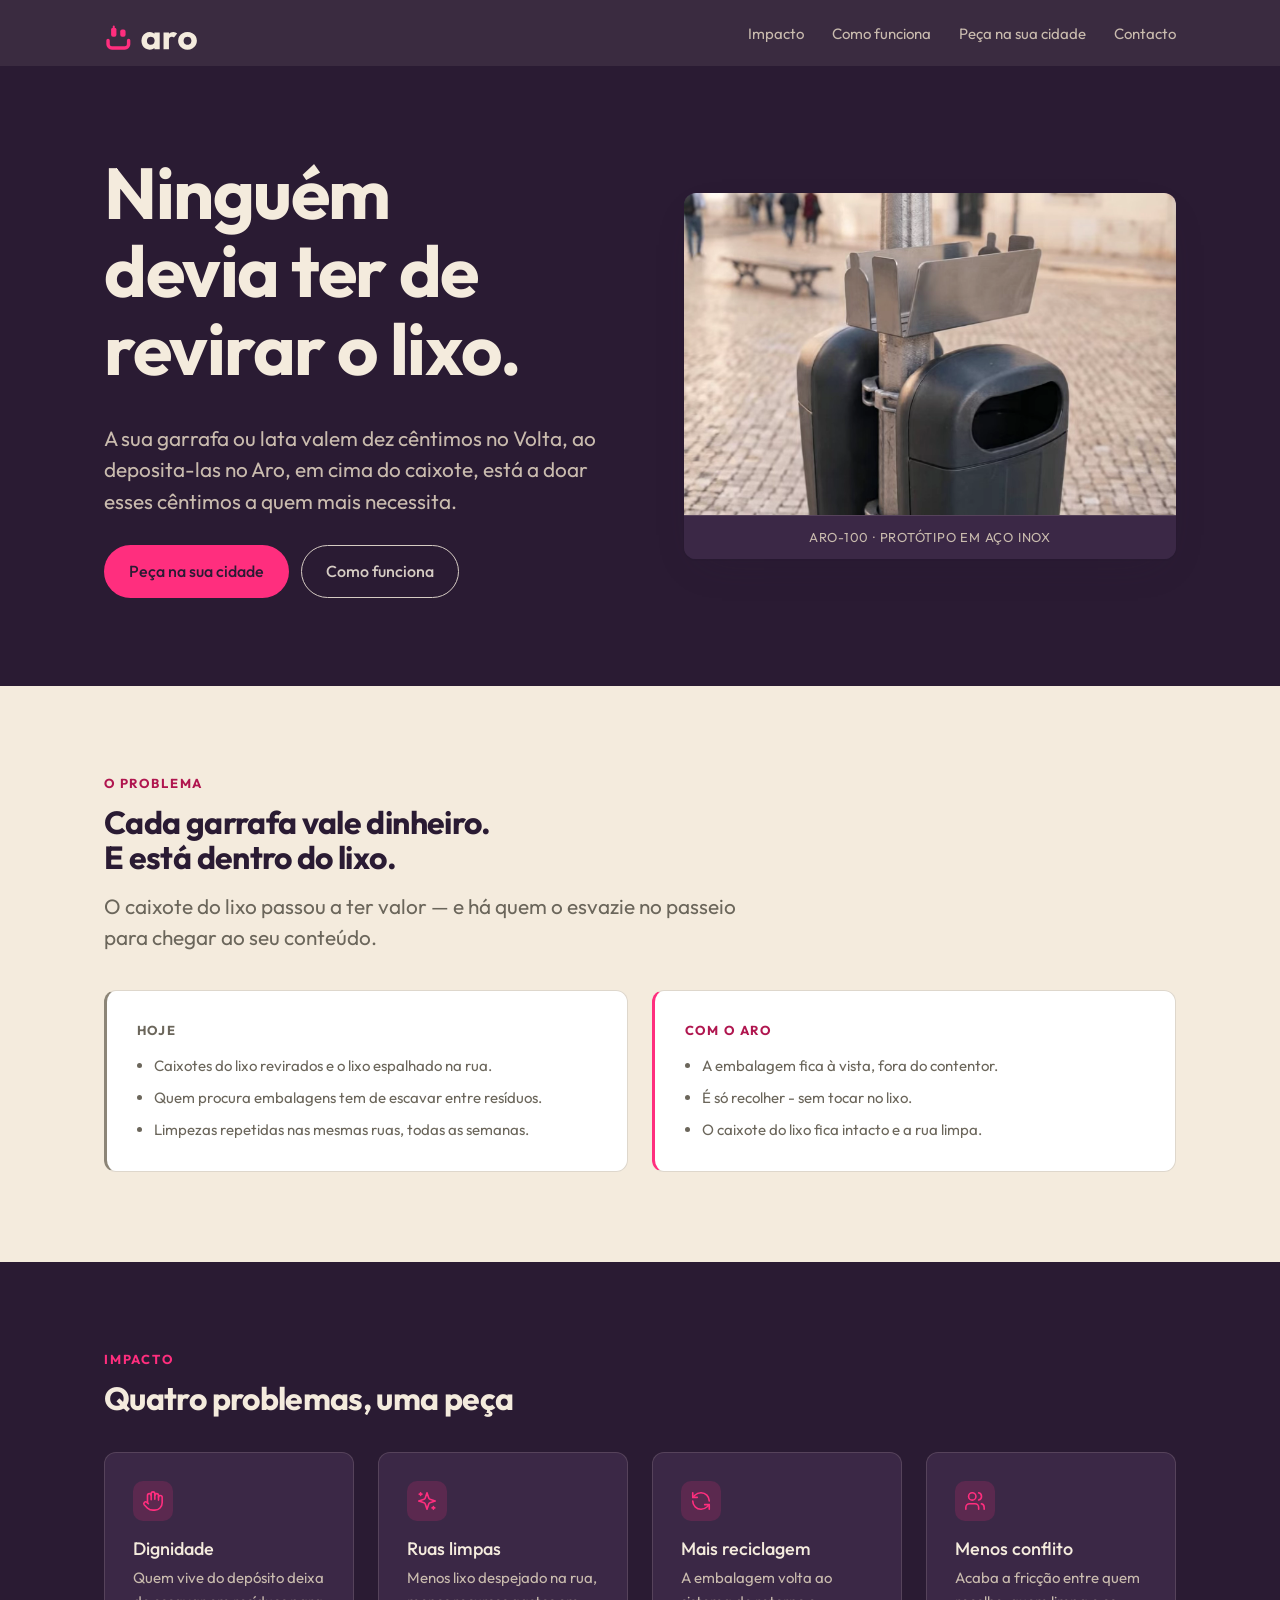
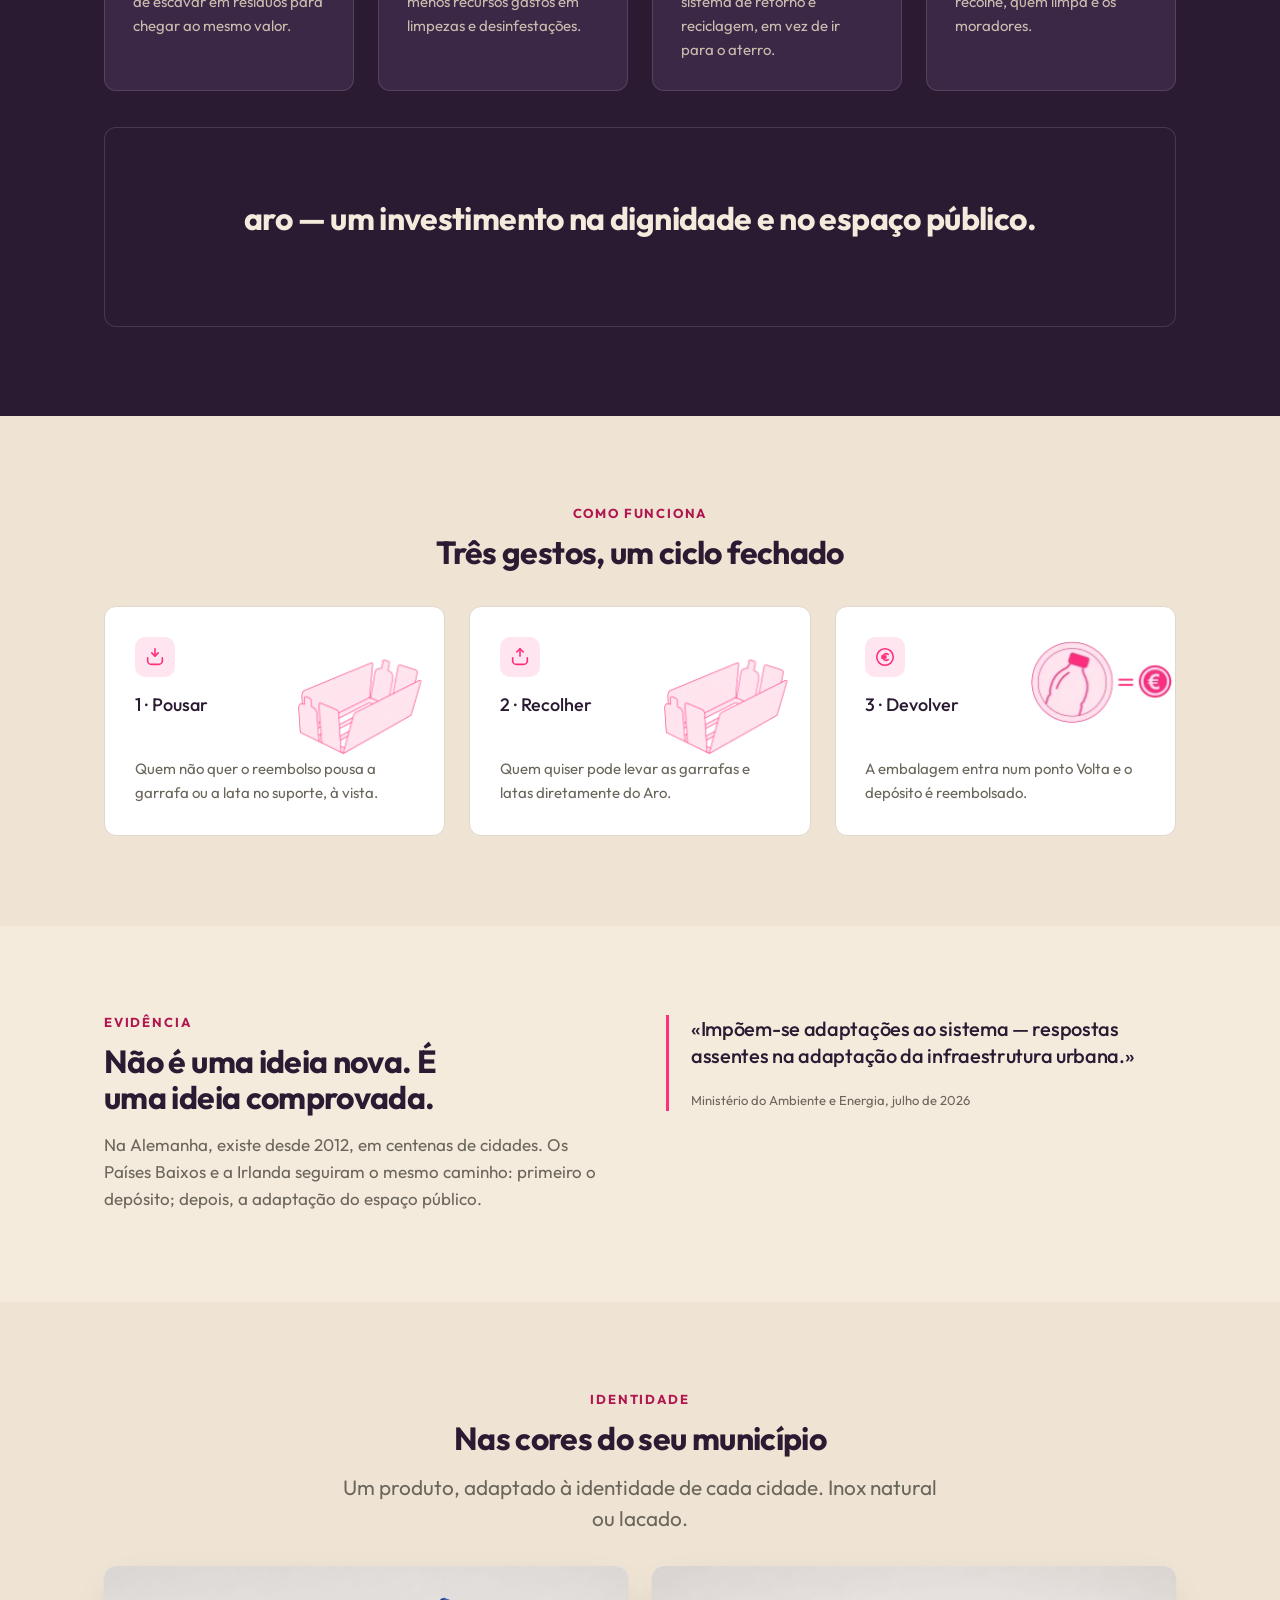
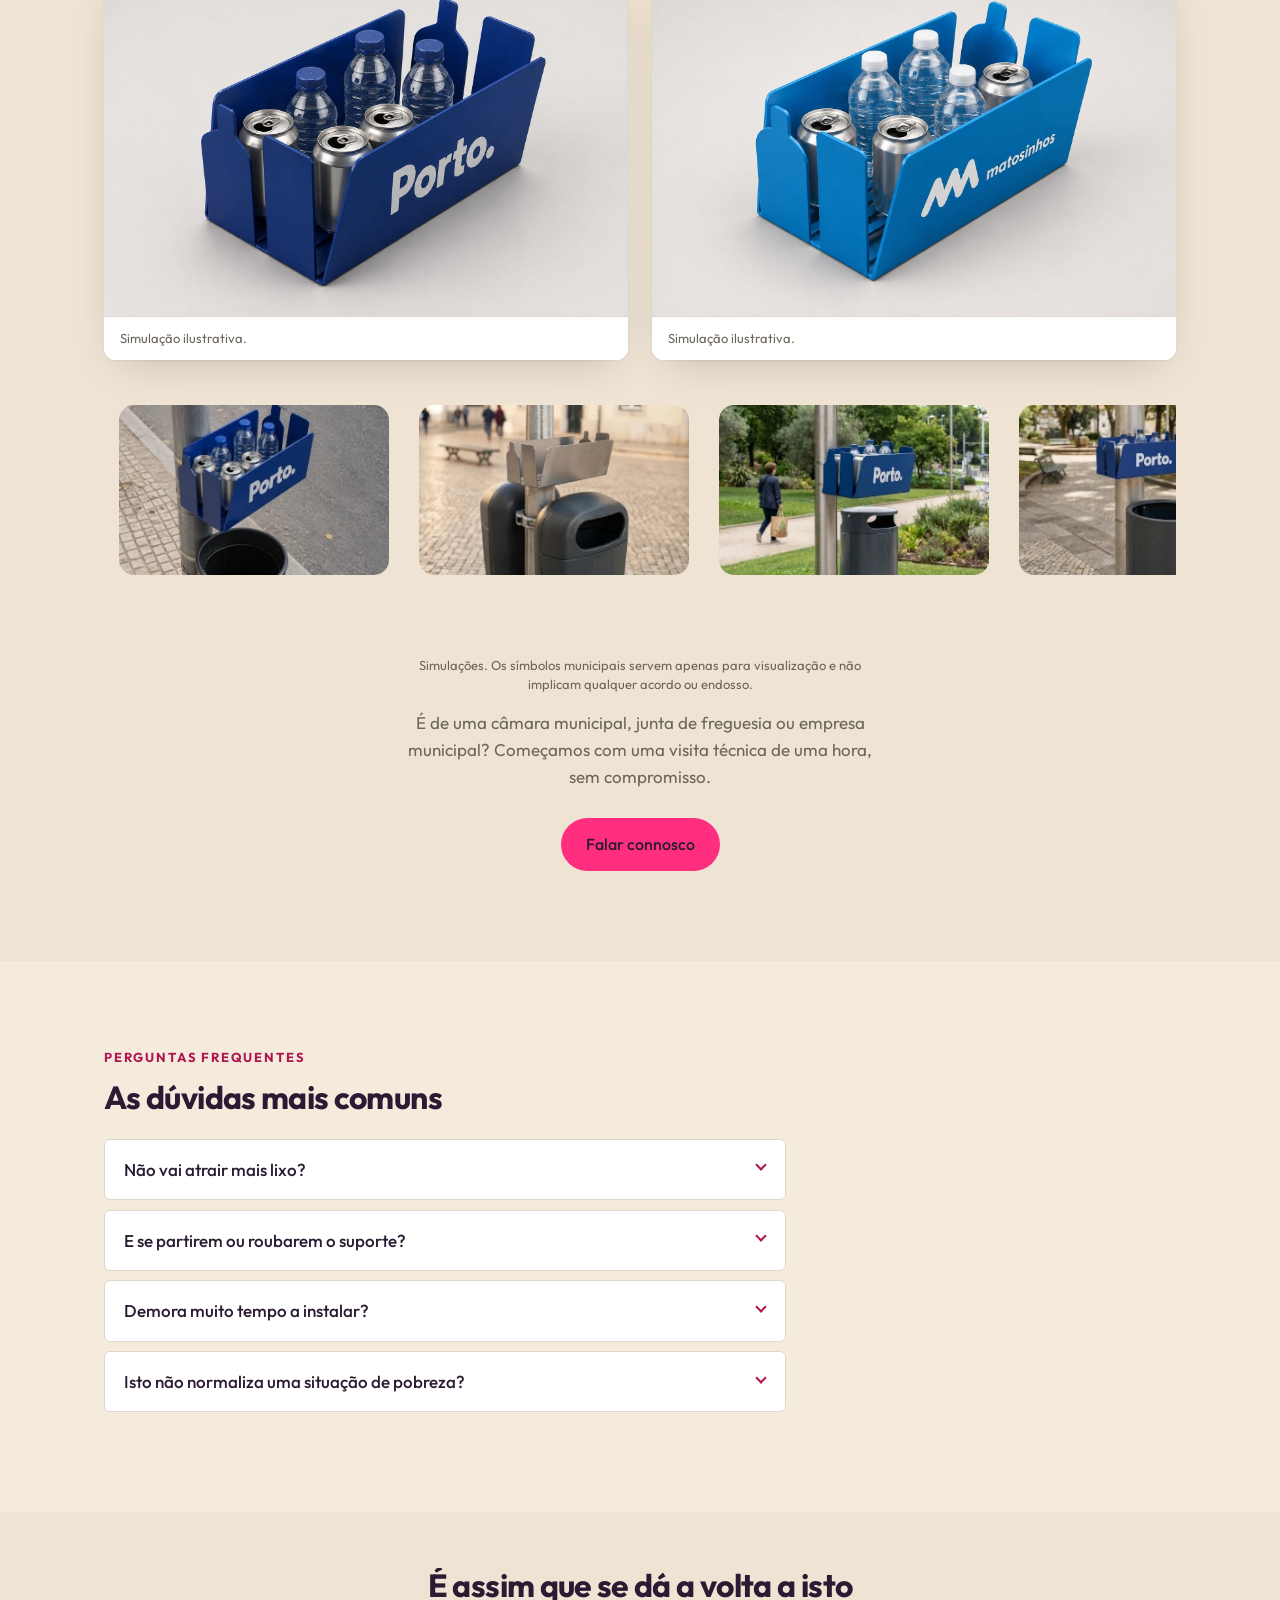
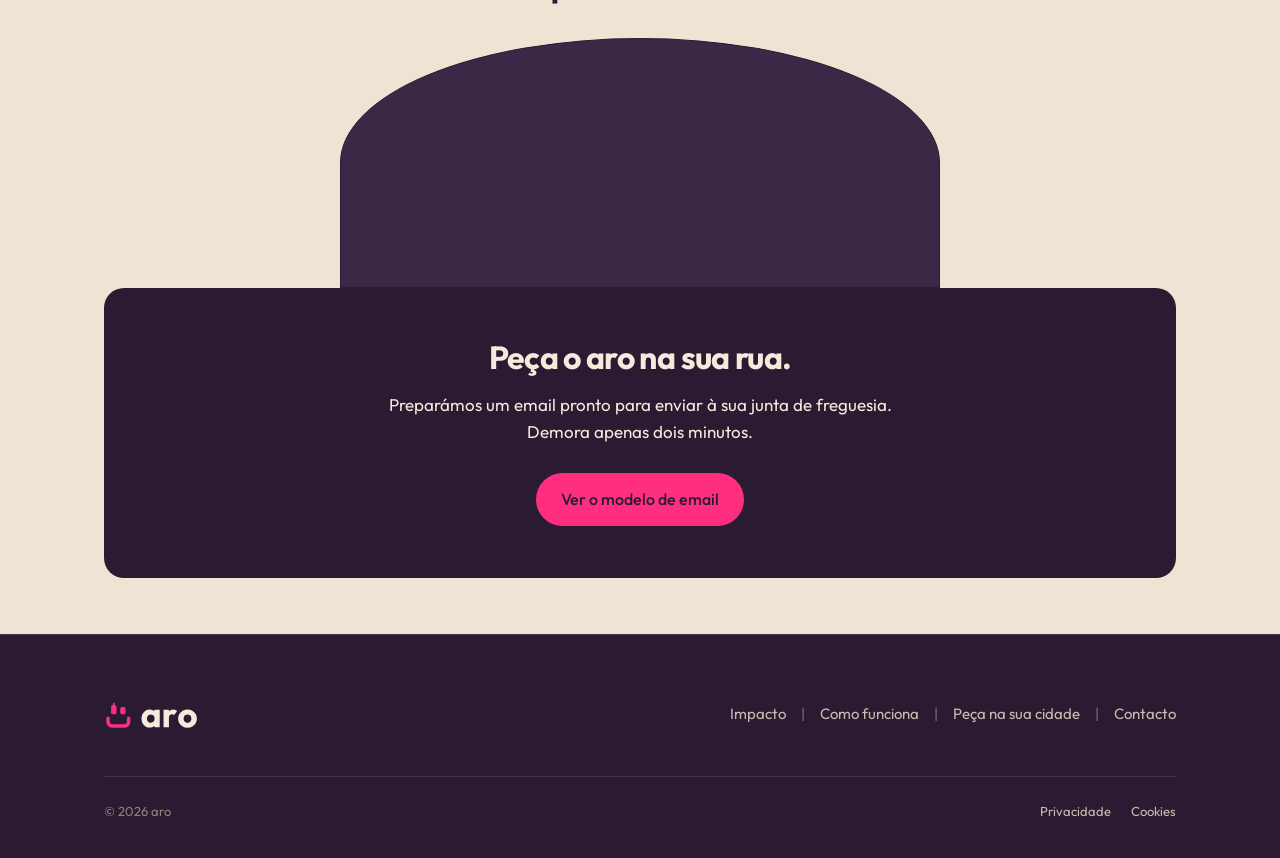
==== commit ec723709: "Update index.html" ====
--- a/index.html
+++ b/index.html
@@ -69,7 +69,7 @@
         <span class="sobrancelha">O problema</span>
         <h2>Cada garrafa vale dinheiro. E está dentro do lixo.</h2>
         <p class="entrada">
-          O caixote do lixo passou a ser um cofre — e há quem o esvazie no passeio para chegar ao seu conteúdo.
+          O caixote do lixo passou a ter valor — e há quem o esvazie no passeio para chegar ao seu conteúdo.
         </p>
       </div>
 
@@ -86,7 +86,7 @@
           <span class="painel__etiqueta">Com o aro</span>
           <ul>
             <li>A embalagem fica à vista, fora do contentor.</li>
-            <li>Recolhe-se com a mão, sem tocar no lixo.</li>
+            <li>É só recolher - sem tocar no lixo.</li>
             <li>O caixote do lixo fica intacto e a rua limpa.</li>
           </ul>
         </div>
@@ -116,7 +116,7 @@
         <div class="cartao">
           <span class="icone" aria-hidden="true"><svg viewBox="0 0 24 24" fill="none" stroke="currentColor" stroke-width="1.75" stroke-linecap="round" stroke-linejoin="round" aria-hidden="true"><path d="M21 12a9 9 0 0 0-9-9 9.8 9.8 0 0 0-6.7 2.7L3 8"/><path d="M3 3v5h5"/><path d="M3 12a9 9 0 0 0 9 9 9.8 9.8 0 0 0 6.7-2.7L21 16"/><path d="M21 21v-5h-5"/></svg></span>
           <h3>Mais reciclagem</h3>
-          <p>A embalagem volta ao sistema de retorno em vez de ir para aterro.</p>
+          <p>A embalagem volta ao sistema de retorno e reciclagem, em vez de ir para o aterro.</p>
         </div>
         <div class="cartao">
           <span class="icone" aria-hidden="true"><svg viewBox="0 0 24 24" fill="none" stroke="currentColor" stroke-width="1.75" stroke-linecap="round" stroke-linejoin="round" aria-hidden="true"><path d="M16 21v-2a4 4 0 0 0-4-4H6a4 4 0 0 0-4 4v2"/><circle cx="9" cy="7" r="4"/><path d="M22 21v-2a4 4 0 0 0-3-3.9"/><path d="M16 3.1a4 4 0 0 1 0 7.8"/></svg></span>
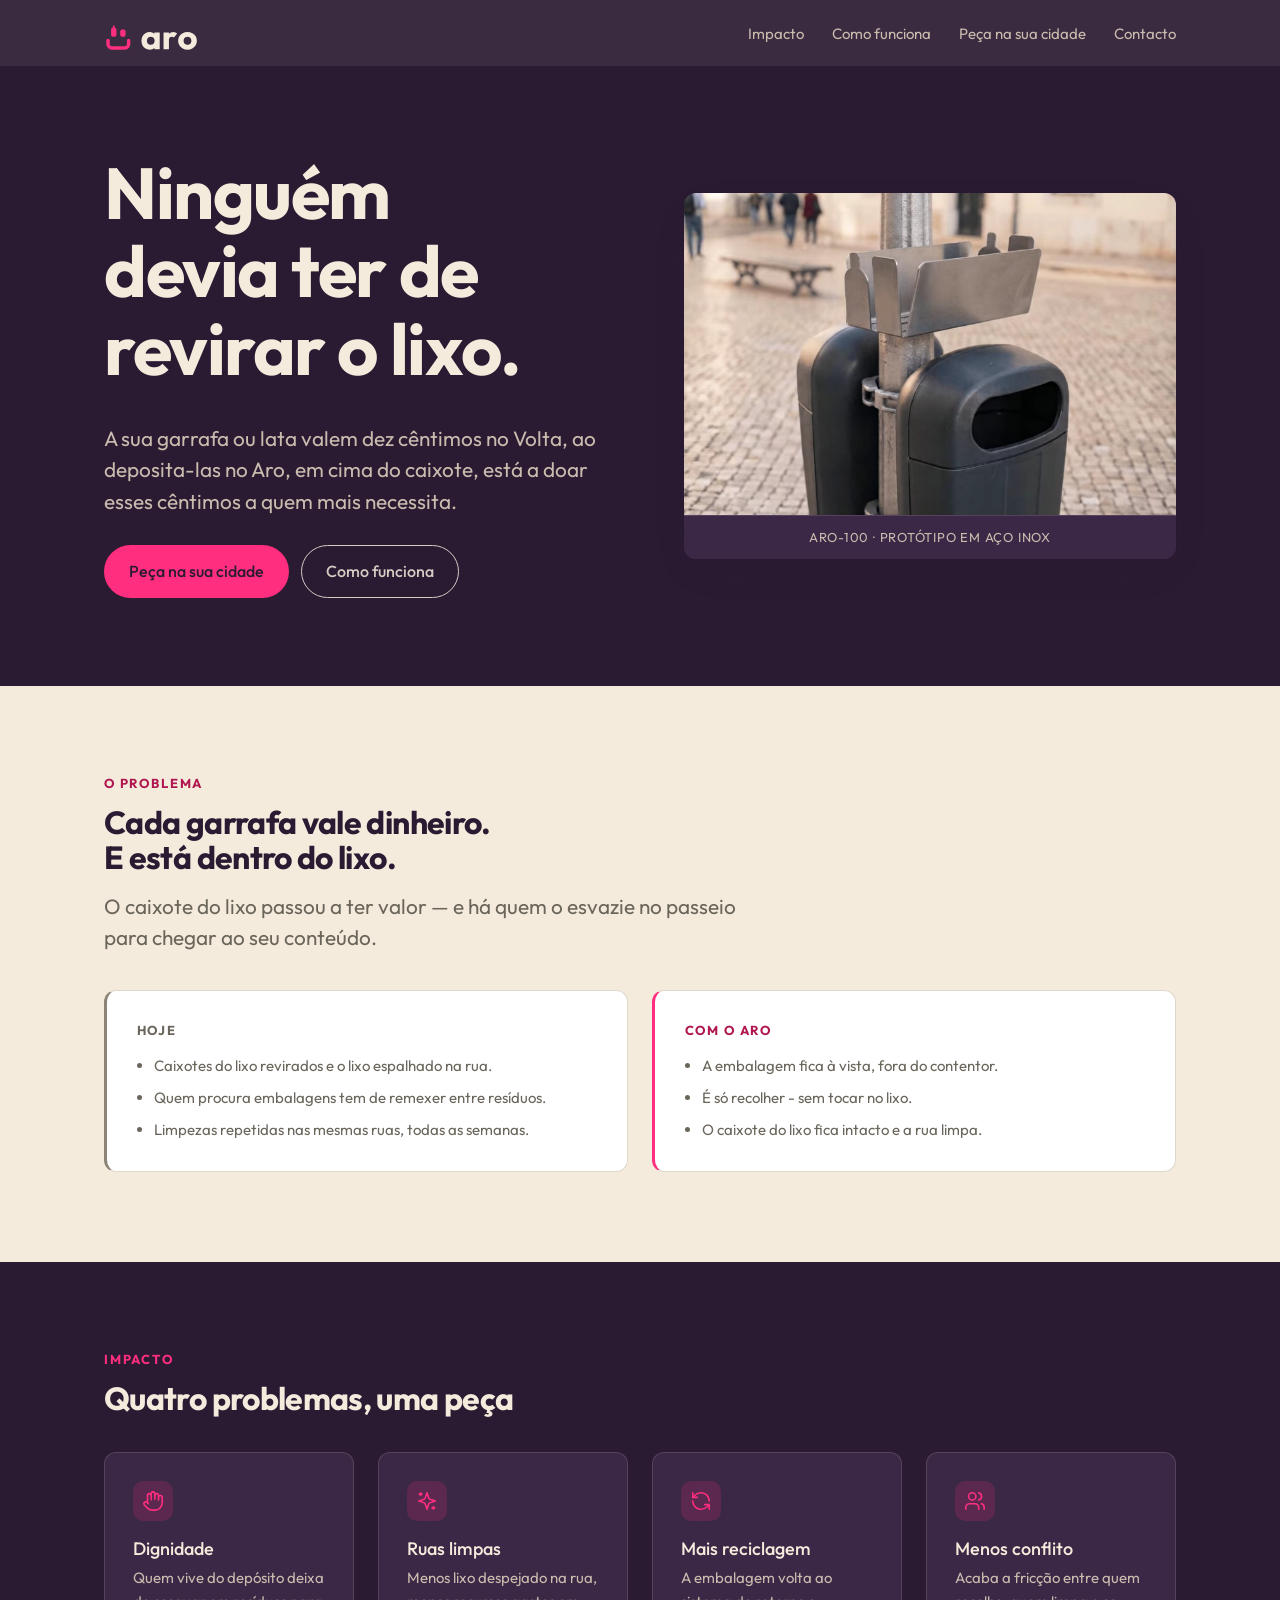
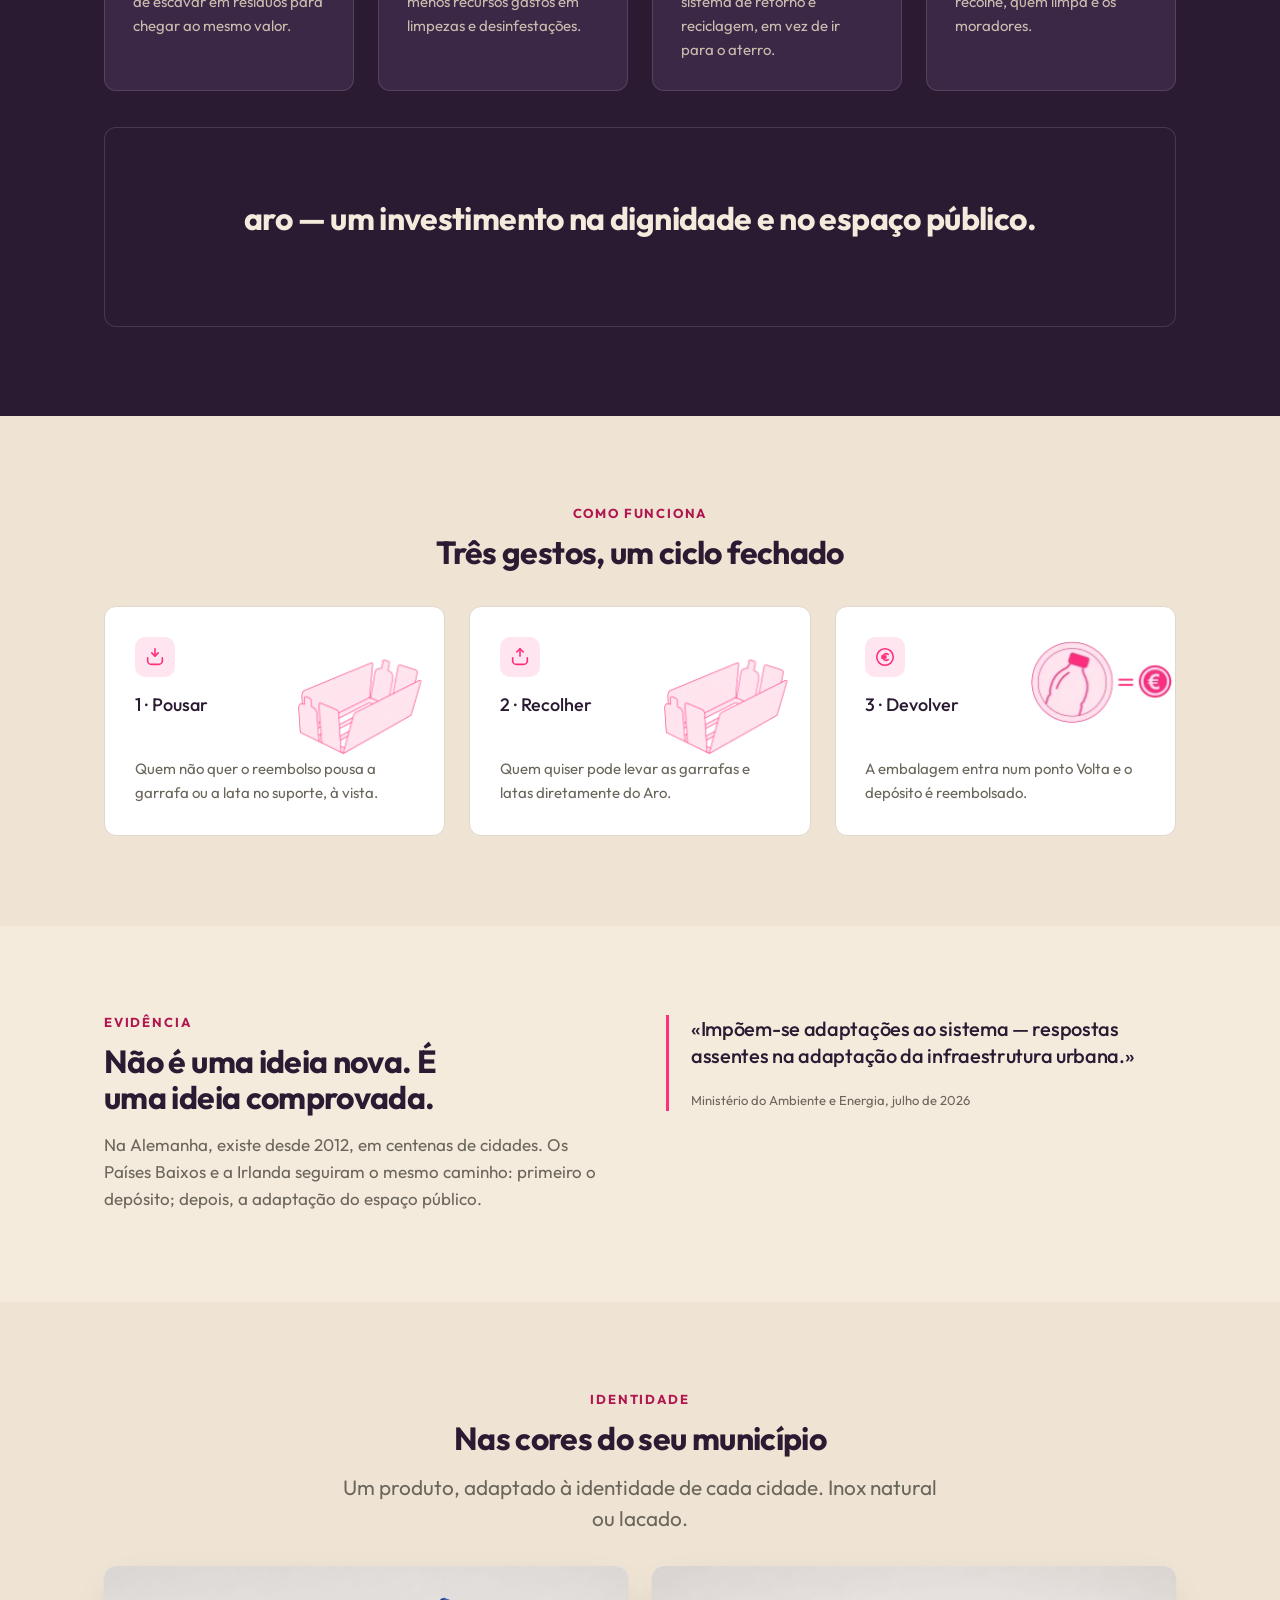
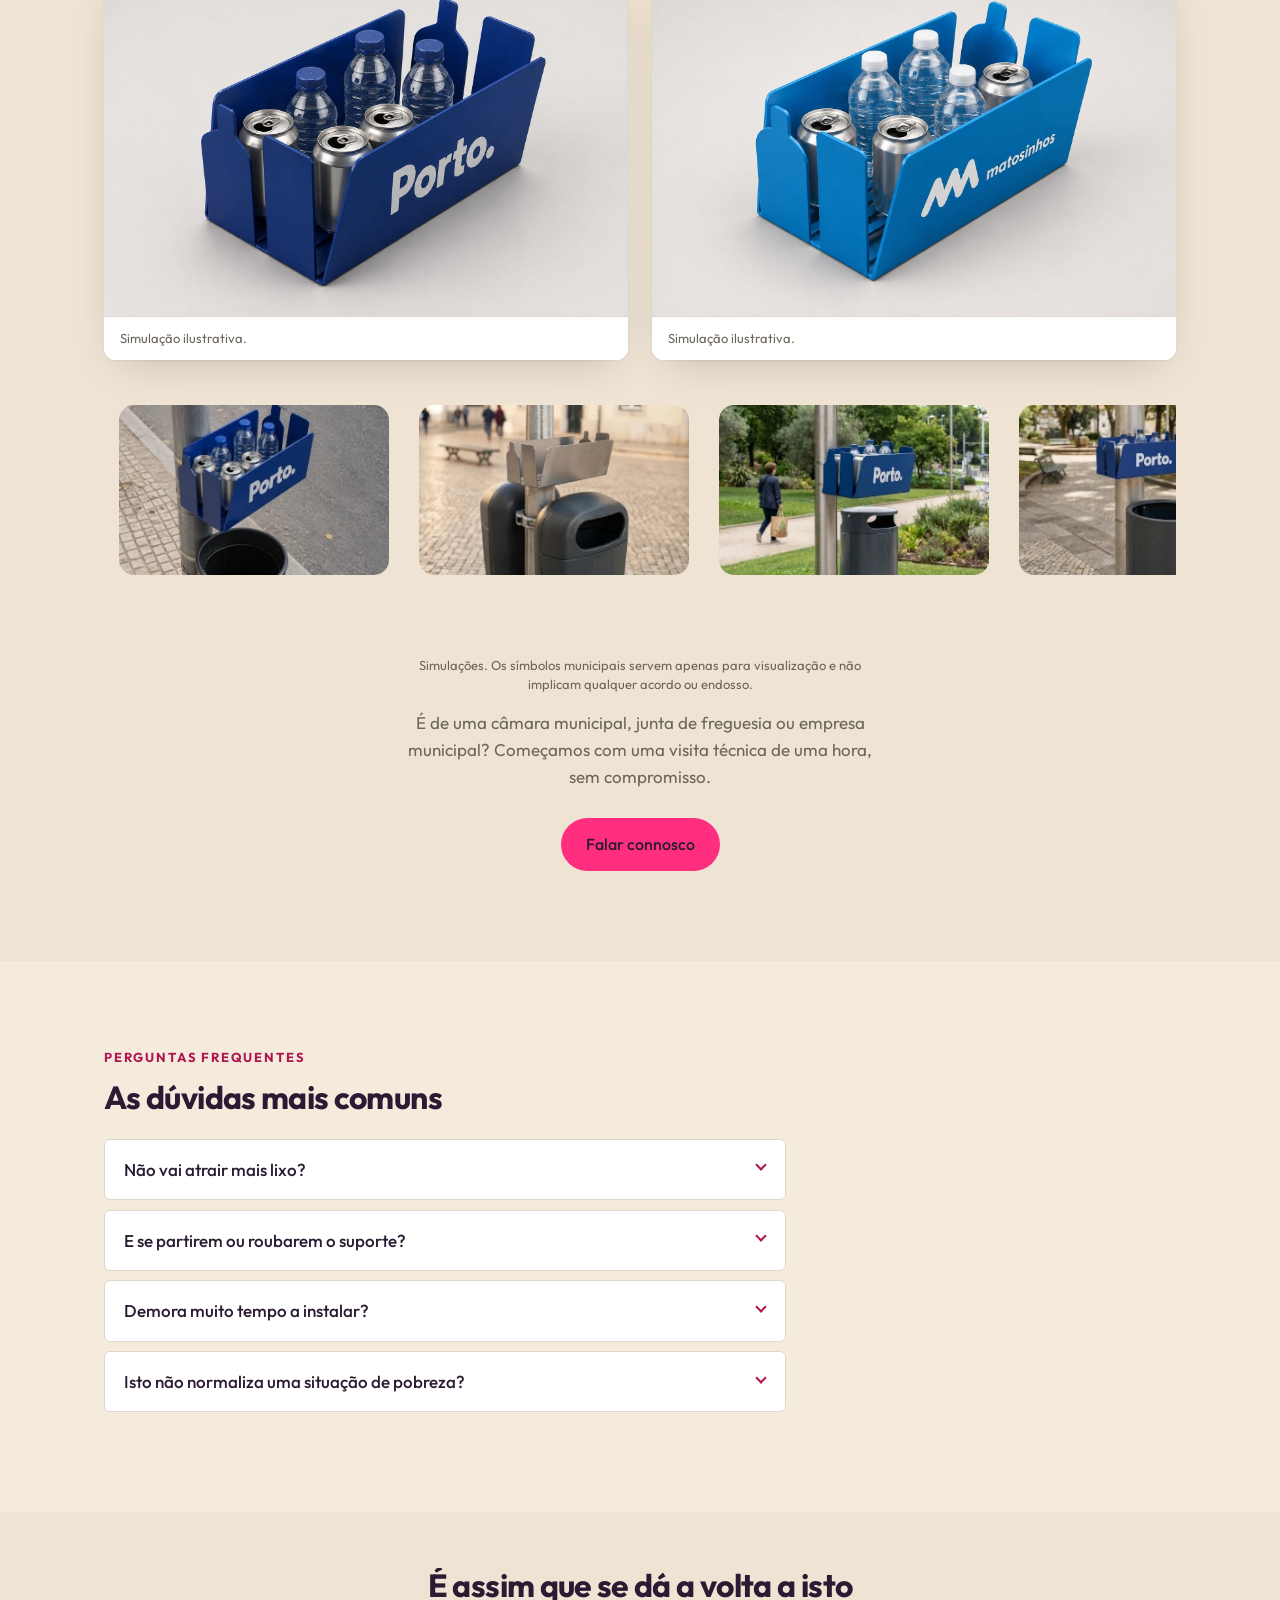
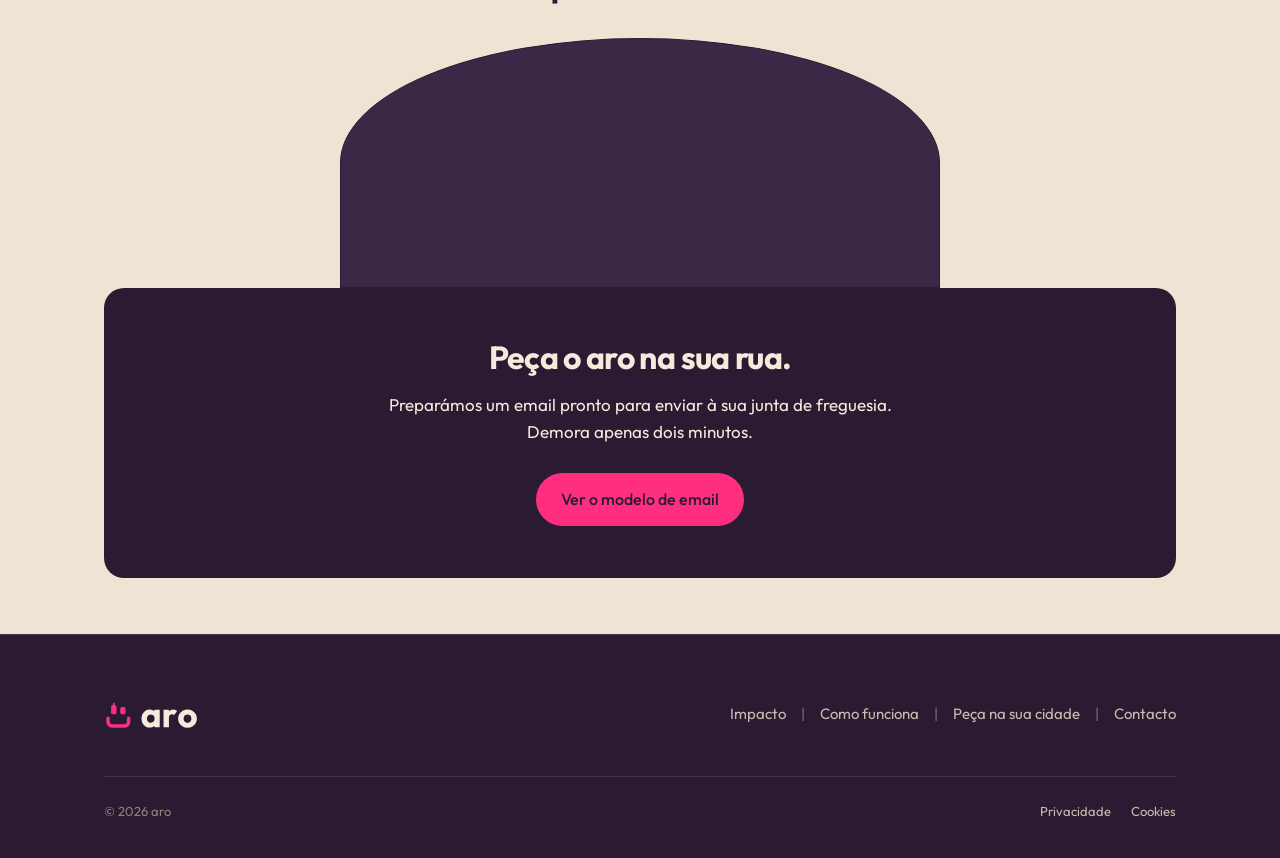
==== commit a90f787c: "Update index.html" ====
--- a/index.html
+++ b/index.html
@@ -78,7 +78,7 @@
           <span class="painel__etiqueta">Hoje</span>
           <ul>
             <li>Caixotes do lixo revirados e o lixo espalhado na rua.</li>
-            <li>Quem procura embalagens tem de escavar entre resíduos.</li>
+            <li>Quem procura embalagens tem de remexer entre resíduos.</li>
             <li>Limpezas repetidas nas mesmas ruas, todas as semanas.</li>
           </ul>
         </div>
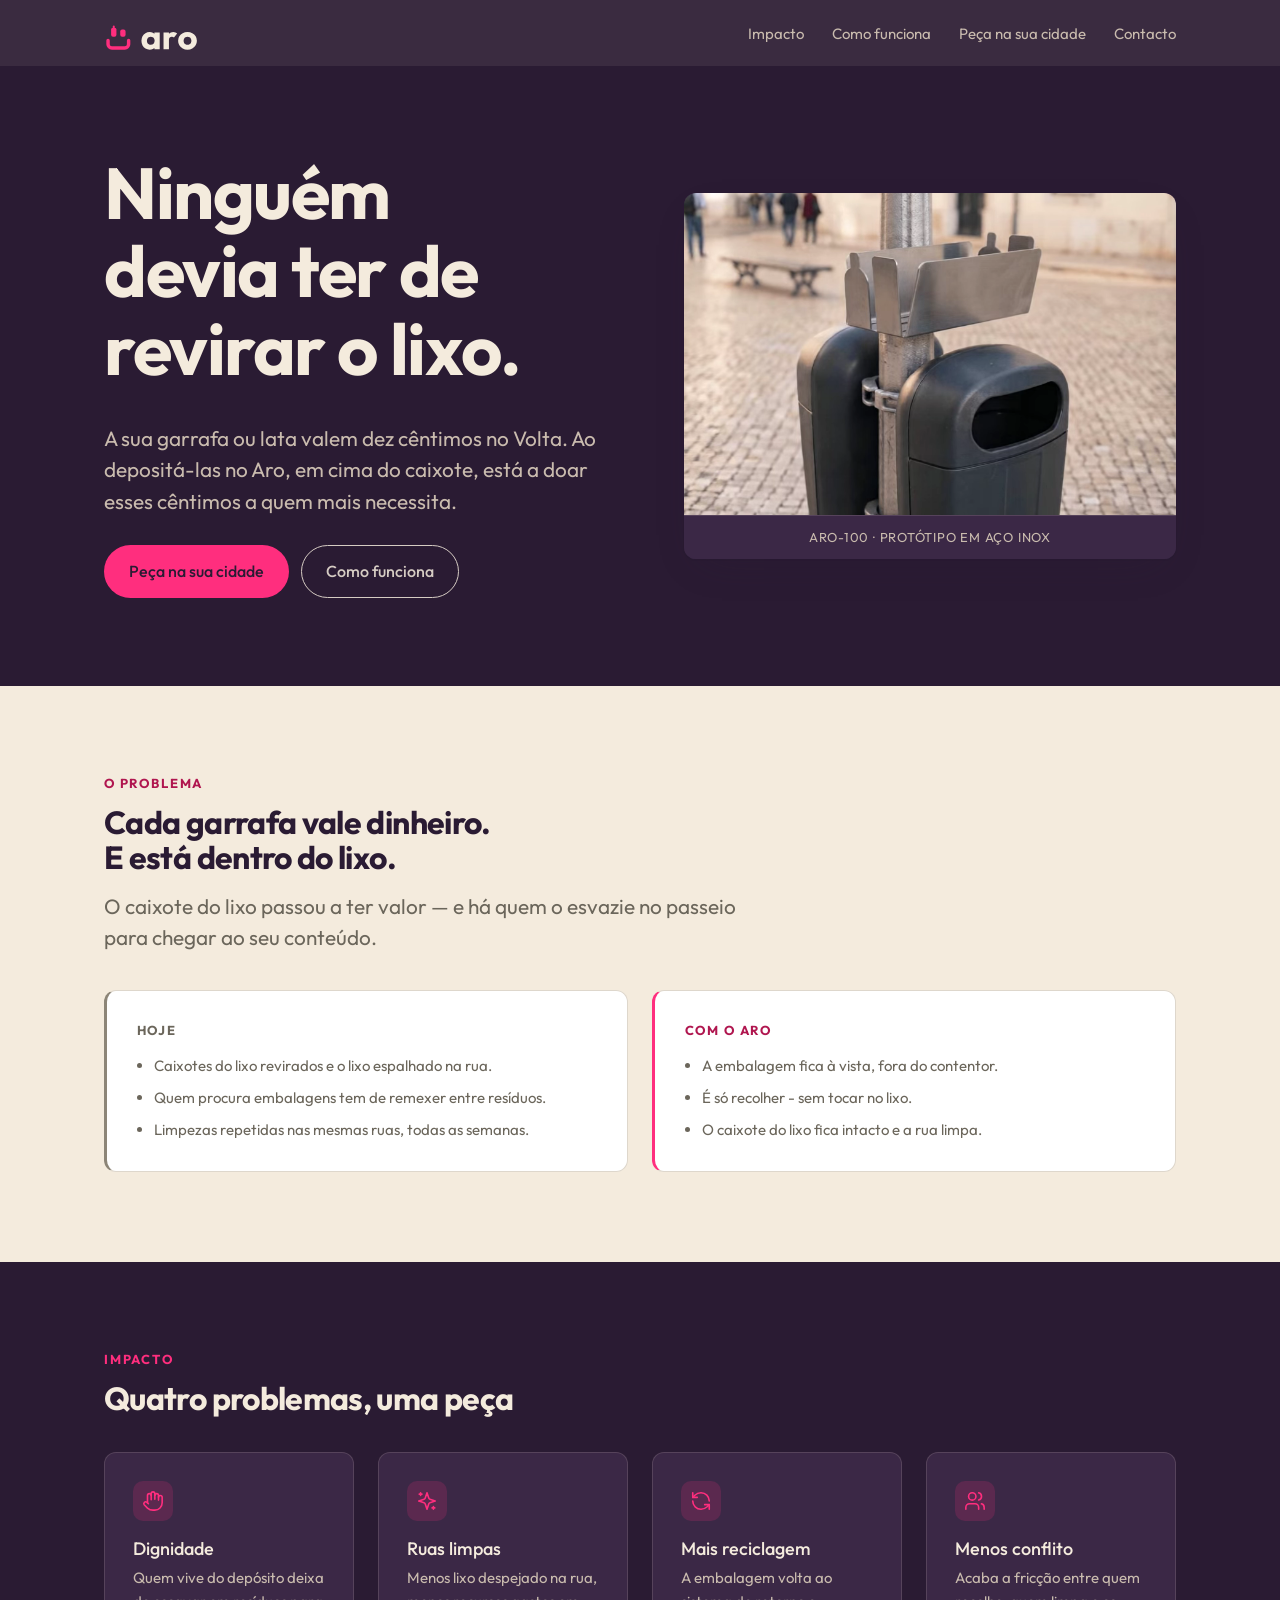
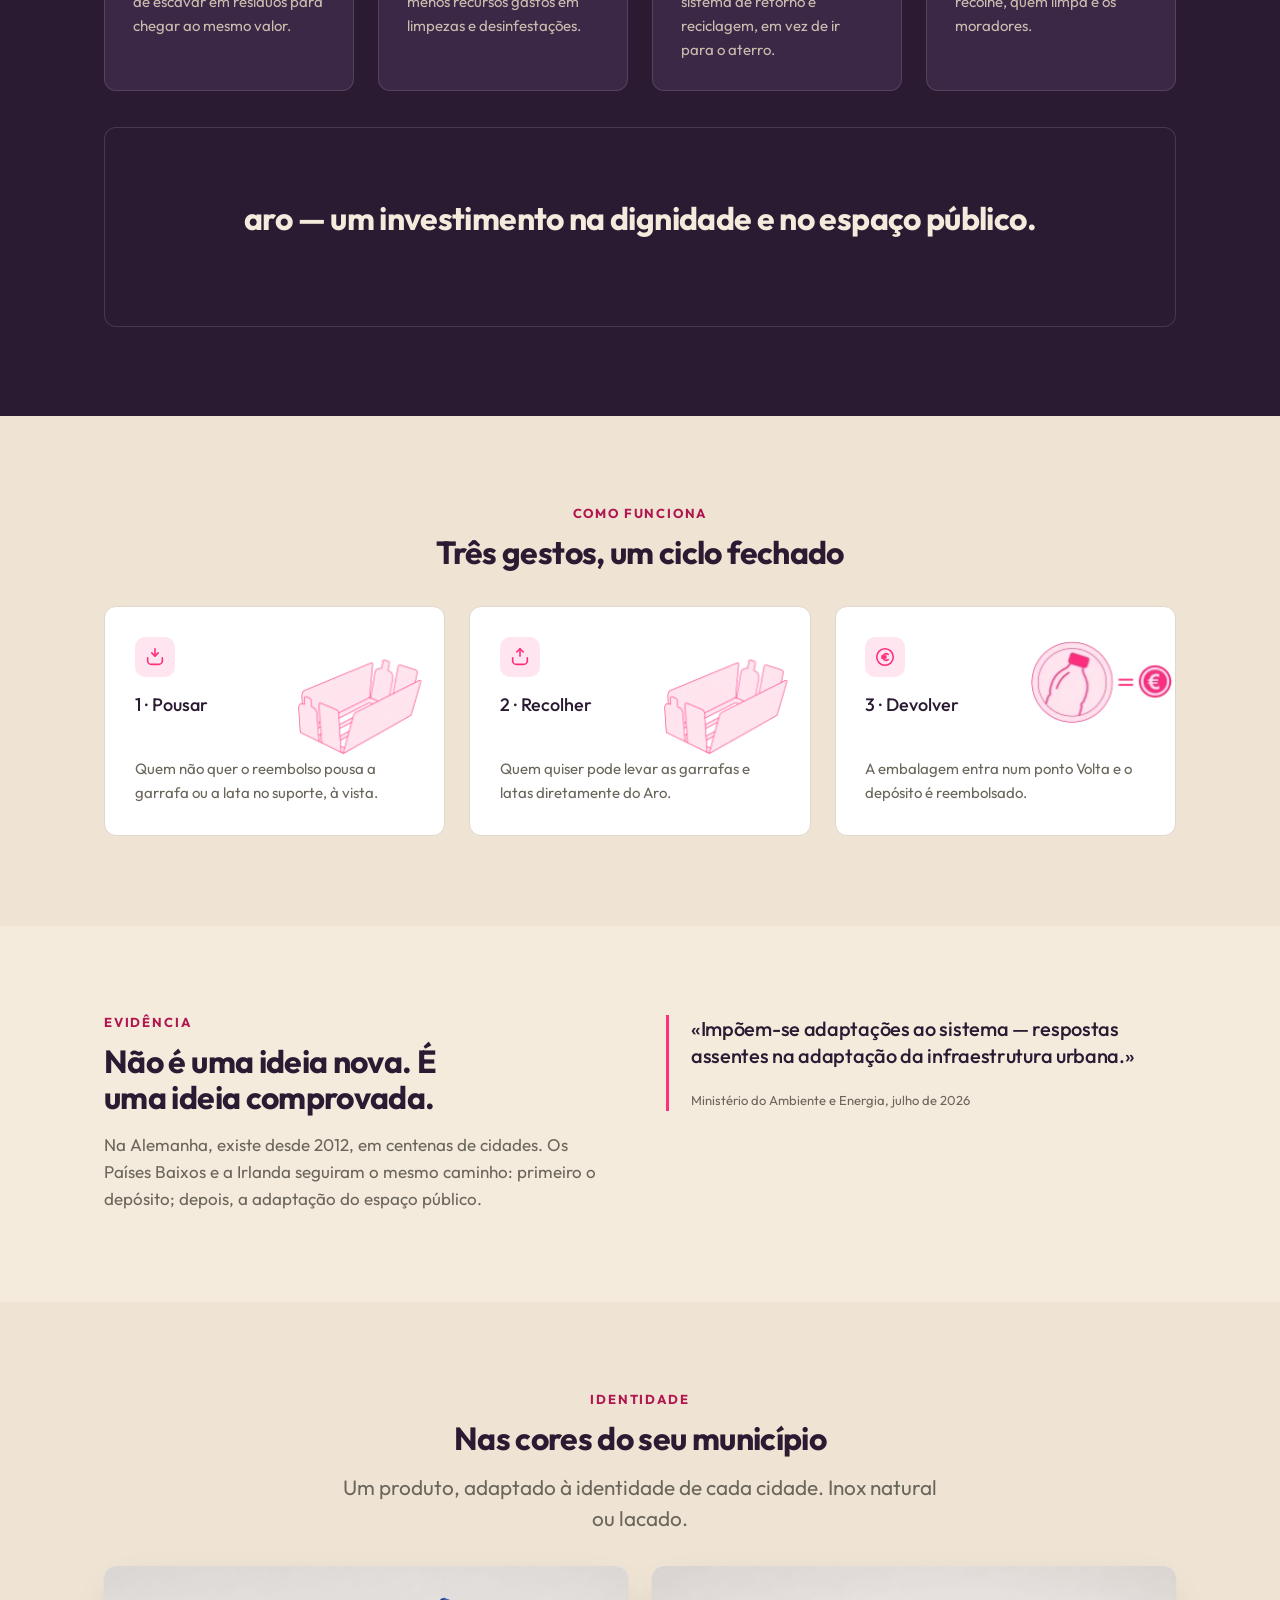
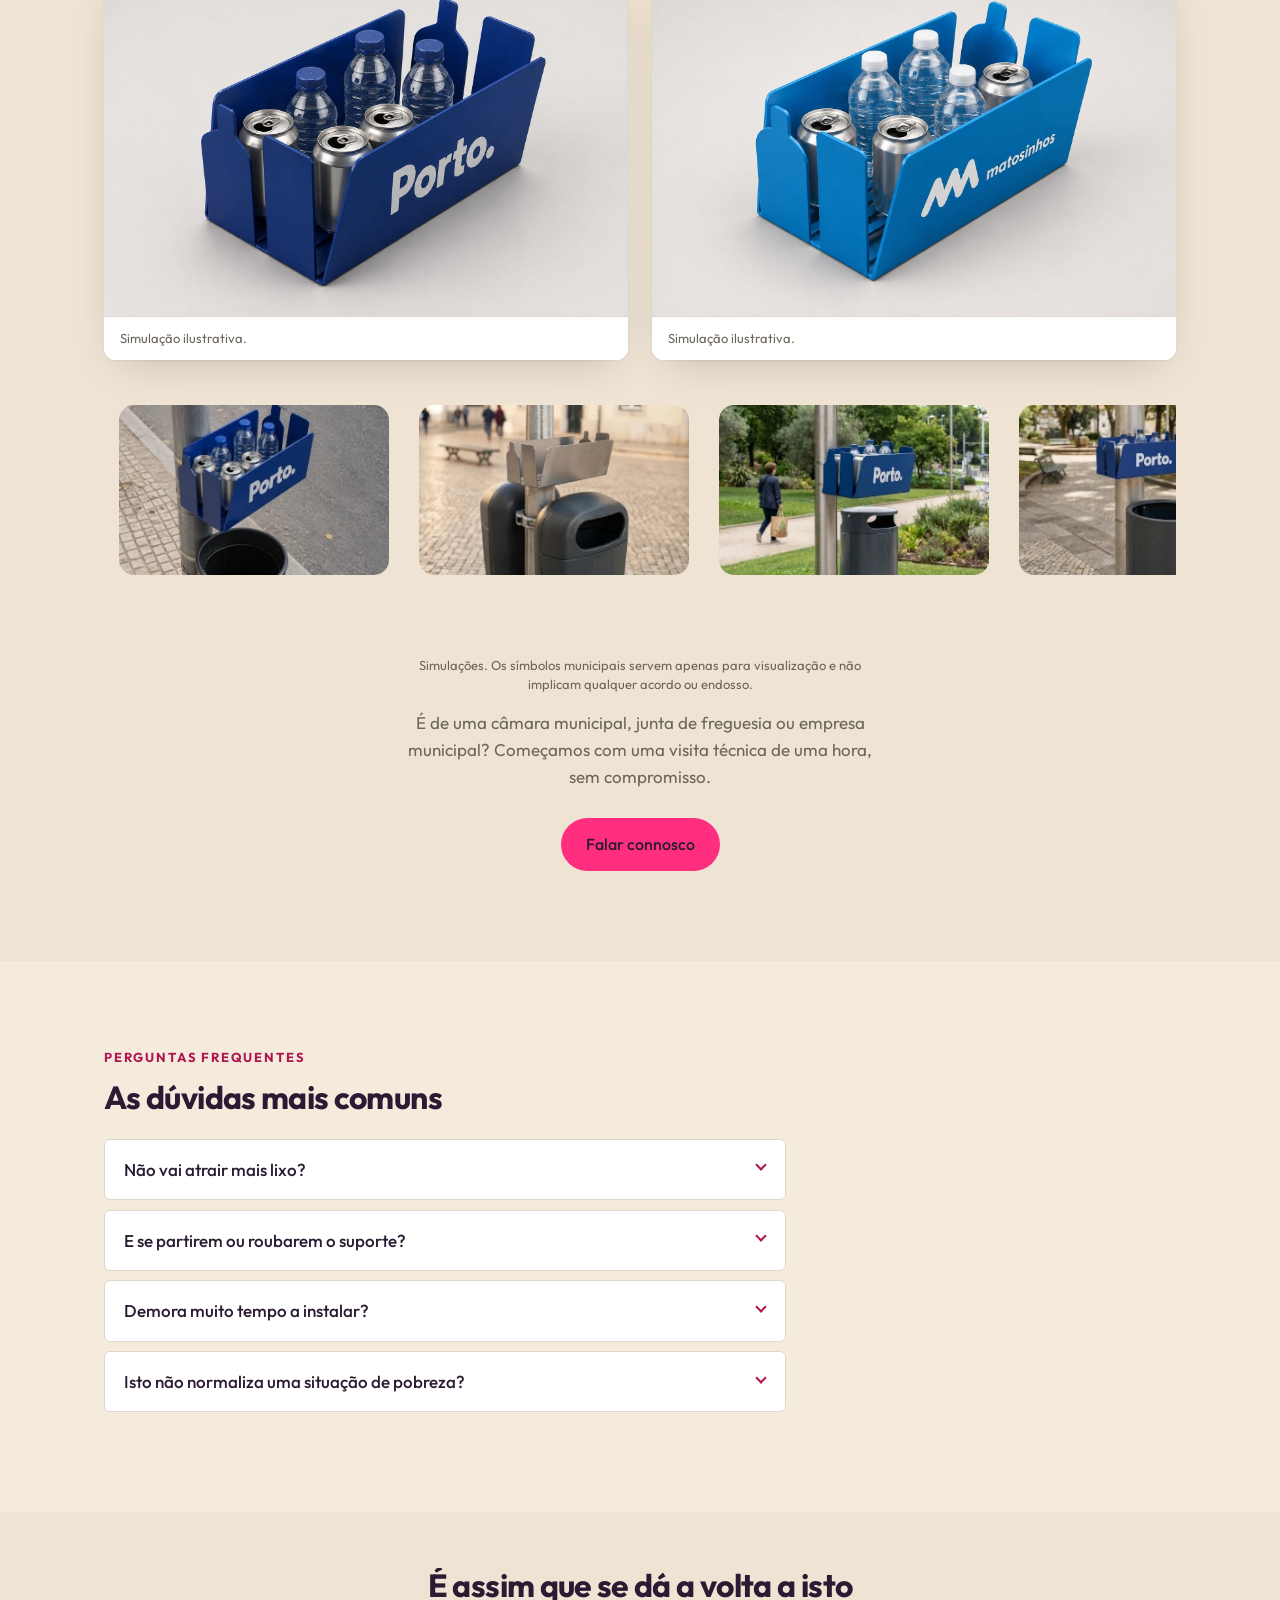
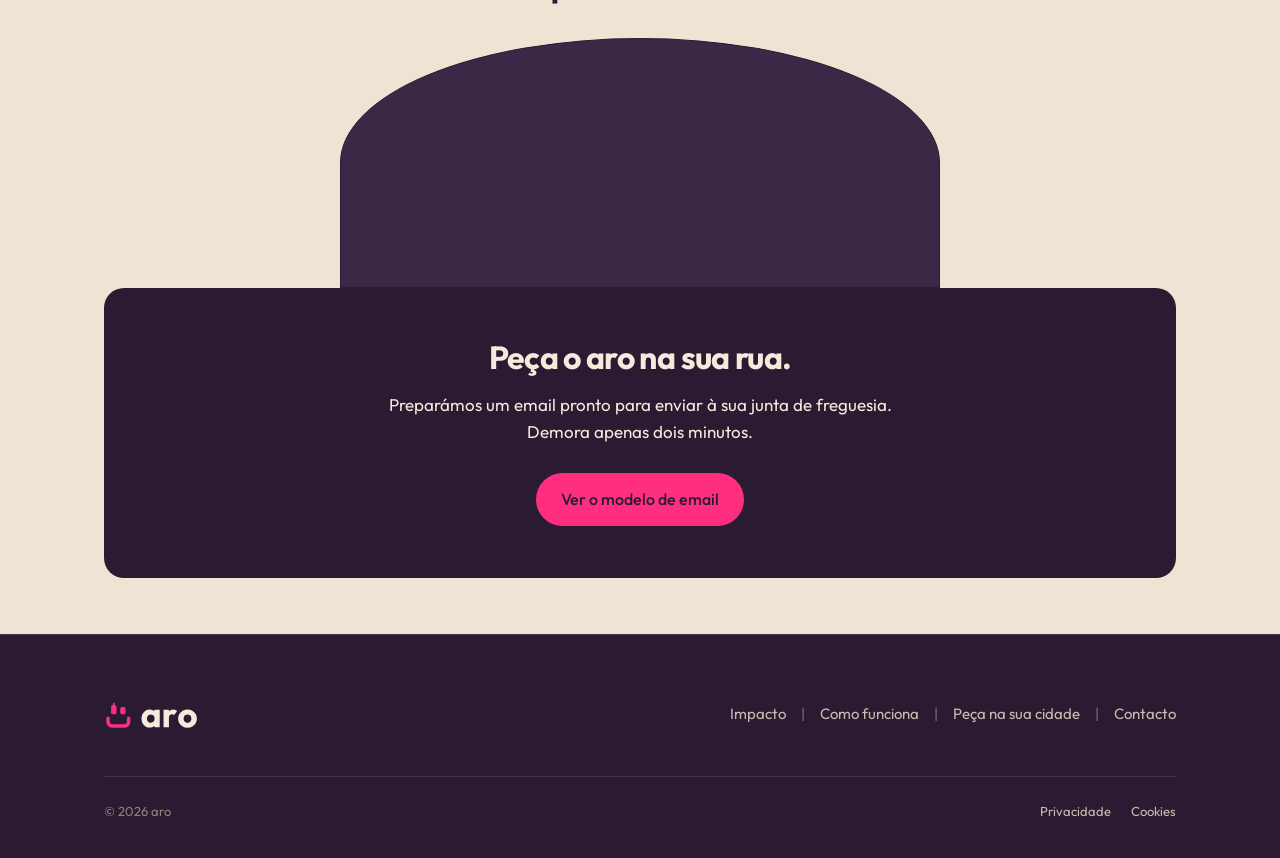
==== commit 9ed39d63: "Update index.html" ====
--- a/index.html
+++ b/index.html
@@ -48,7 +48,7 @@
       <div>
         <h1>Ninguém devia ter de revirar o lixo.</h1>
         <p class="entrada">
-          A sua garrafa ou lata valem dez cêntimos no Volta, ao deposita-las no Aro, em cima do caixote, está a doar esses cêntimos a quem mais necessita.
+          A sua garrafa ou lata valem dez cêntimos no Volta. Ao depositá-las no Aro, em cima do caixote, está a doar esses cêntimos a quem mais necessita.
         </p>
         <div class="botoes">
           <a class="botao botao--acento" href="/pedir-na-sua-cidade.html">Peça na sua cidade</a>
